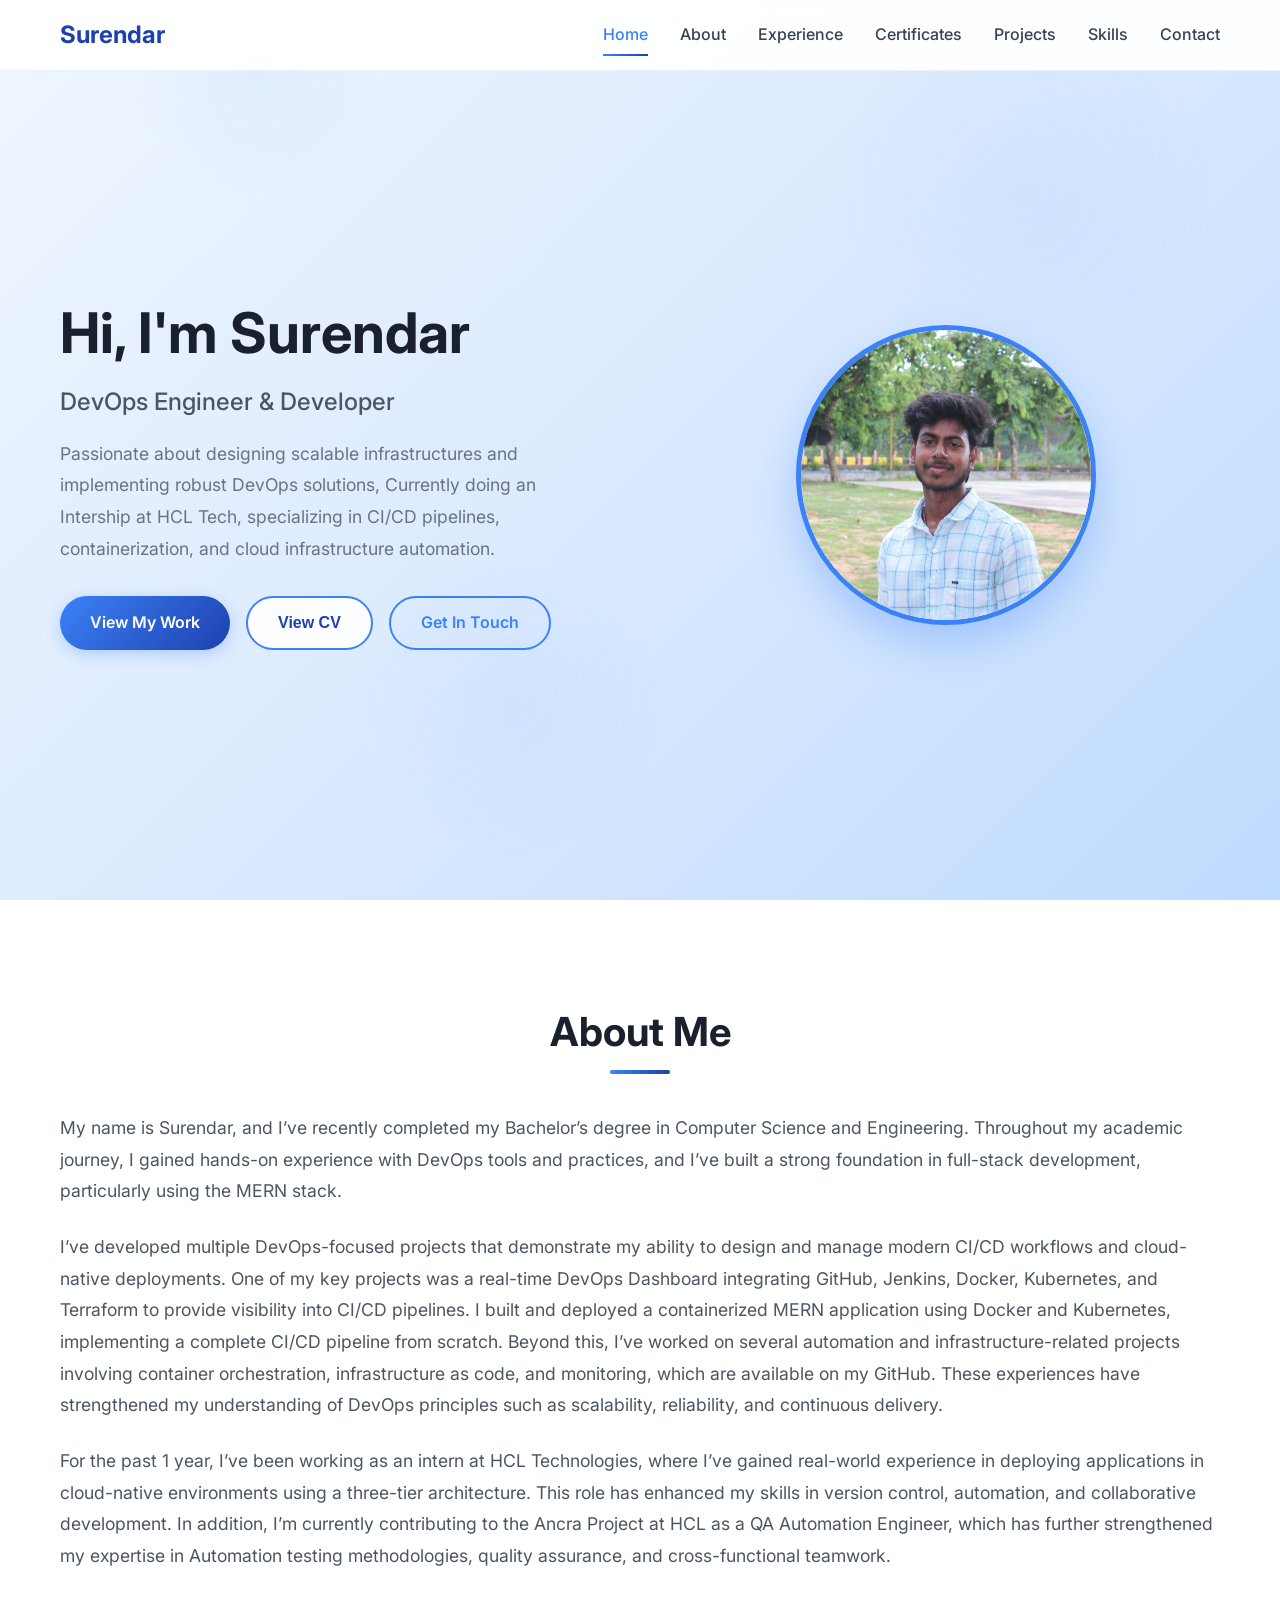
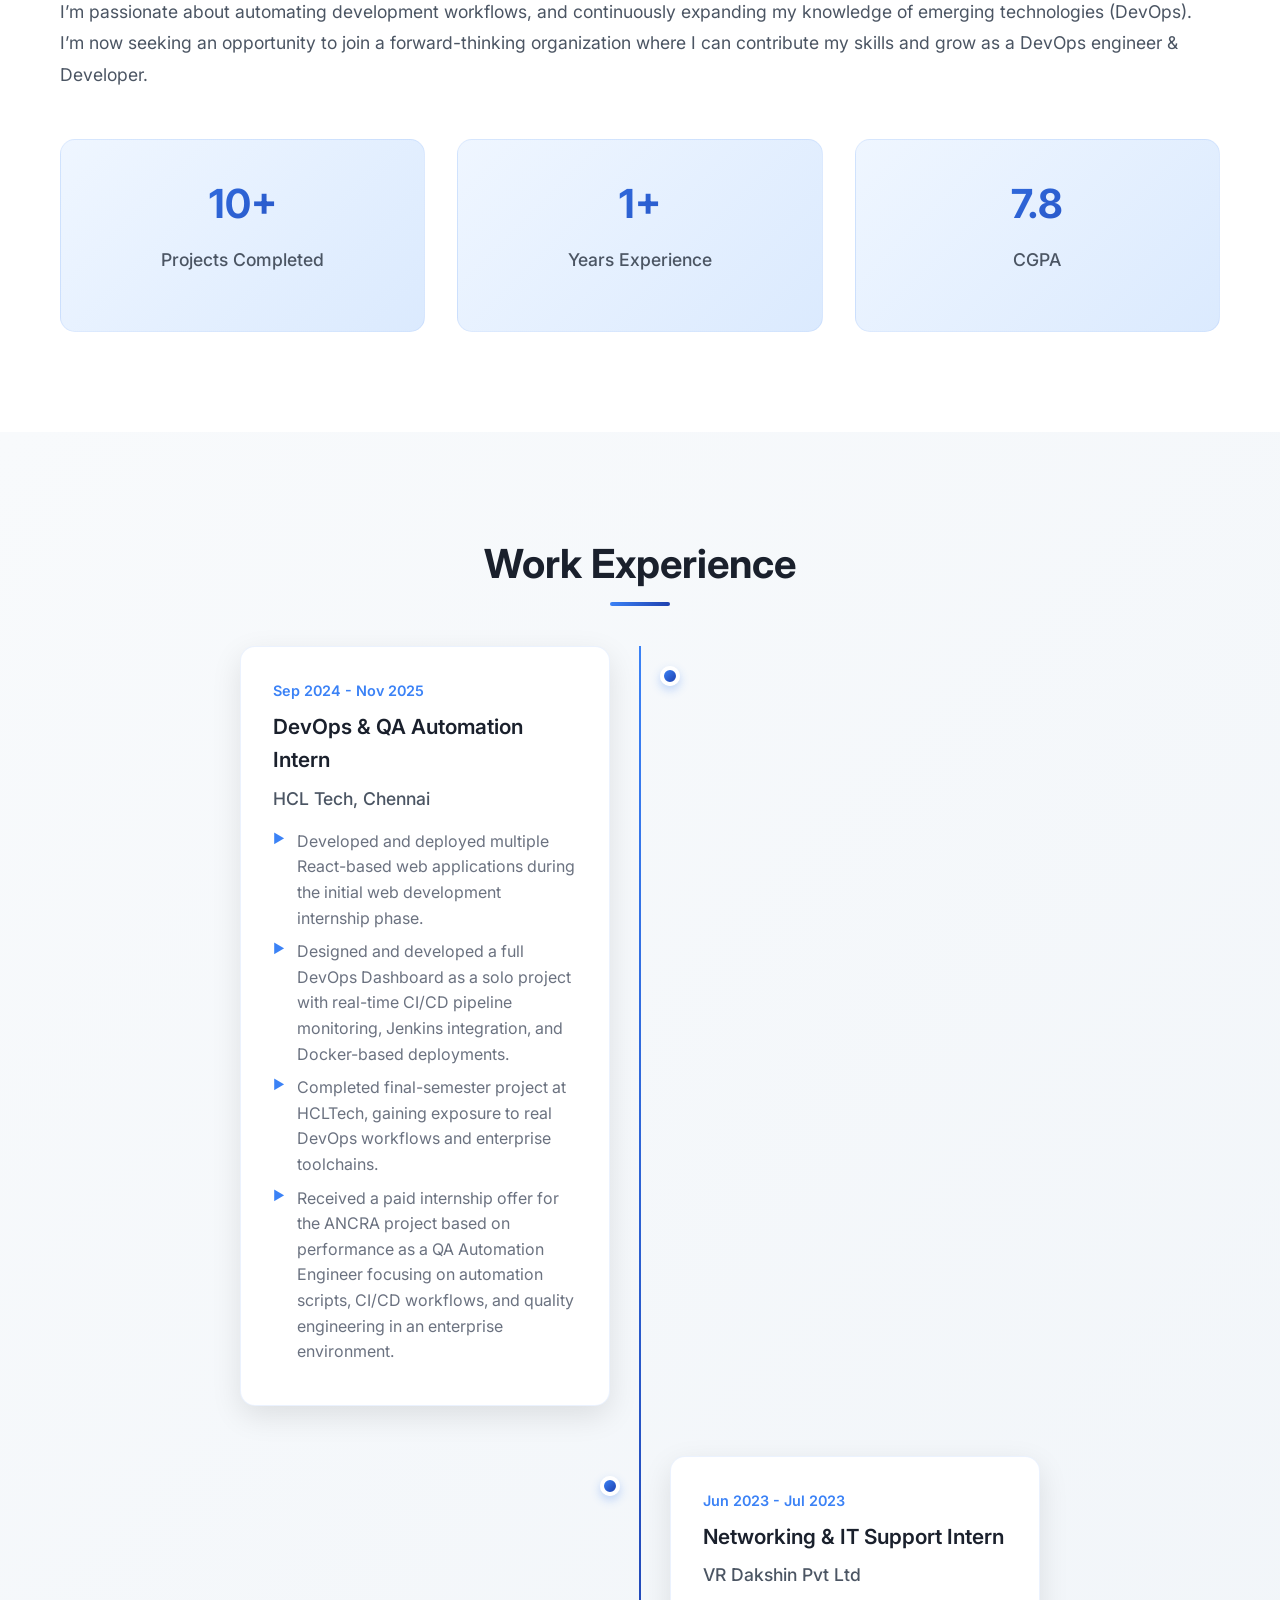
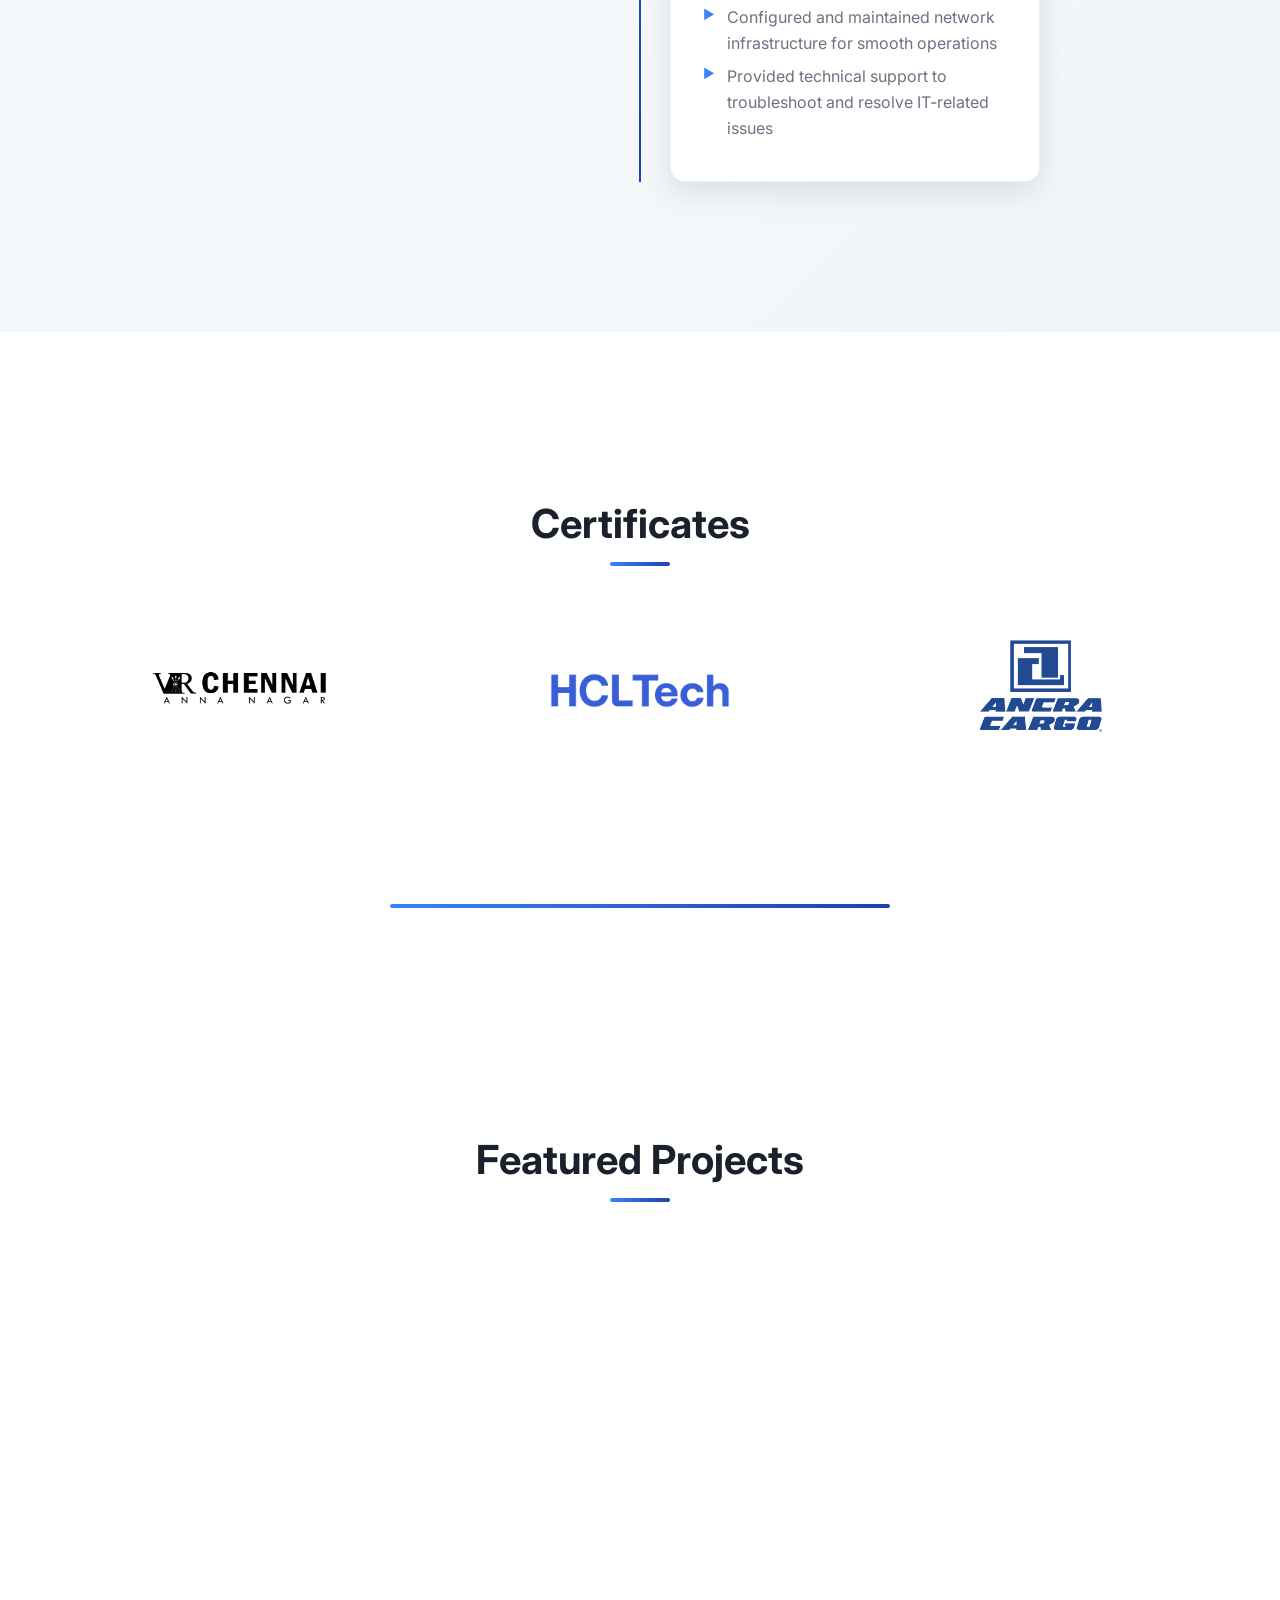
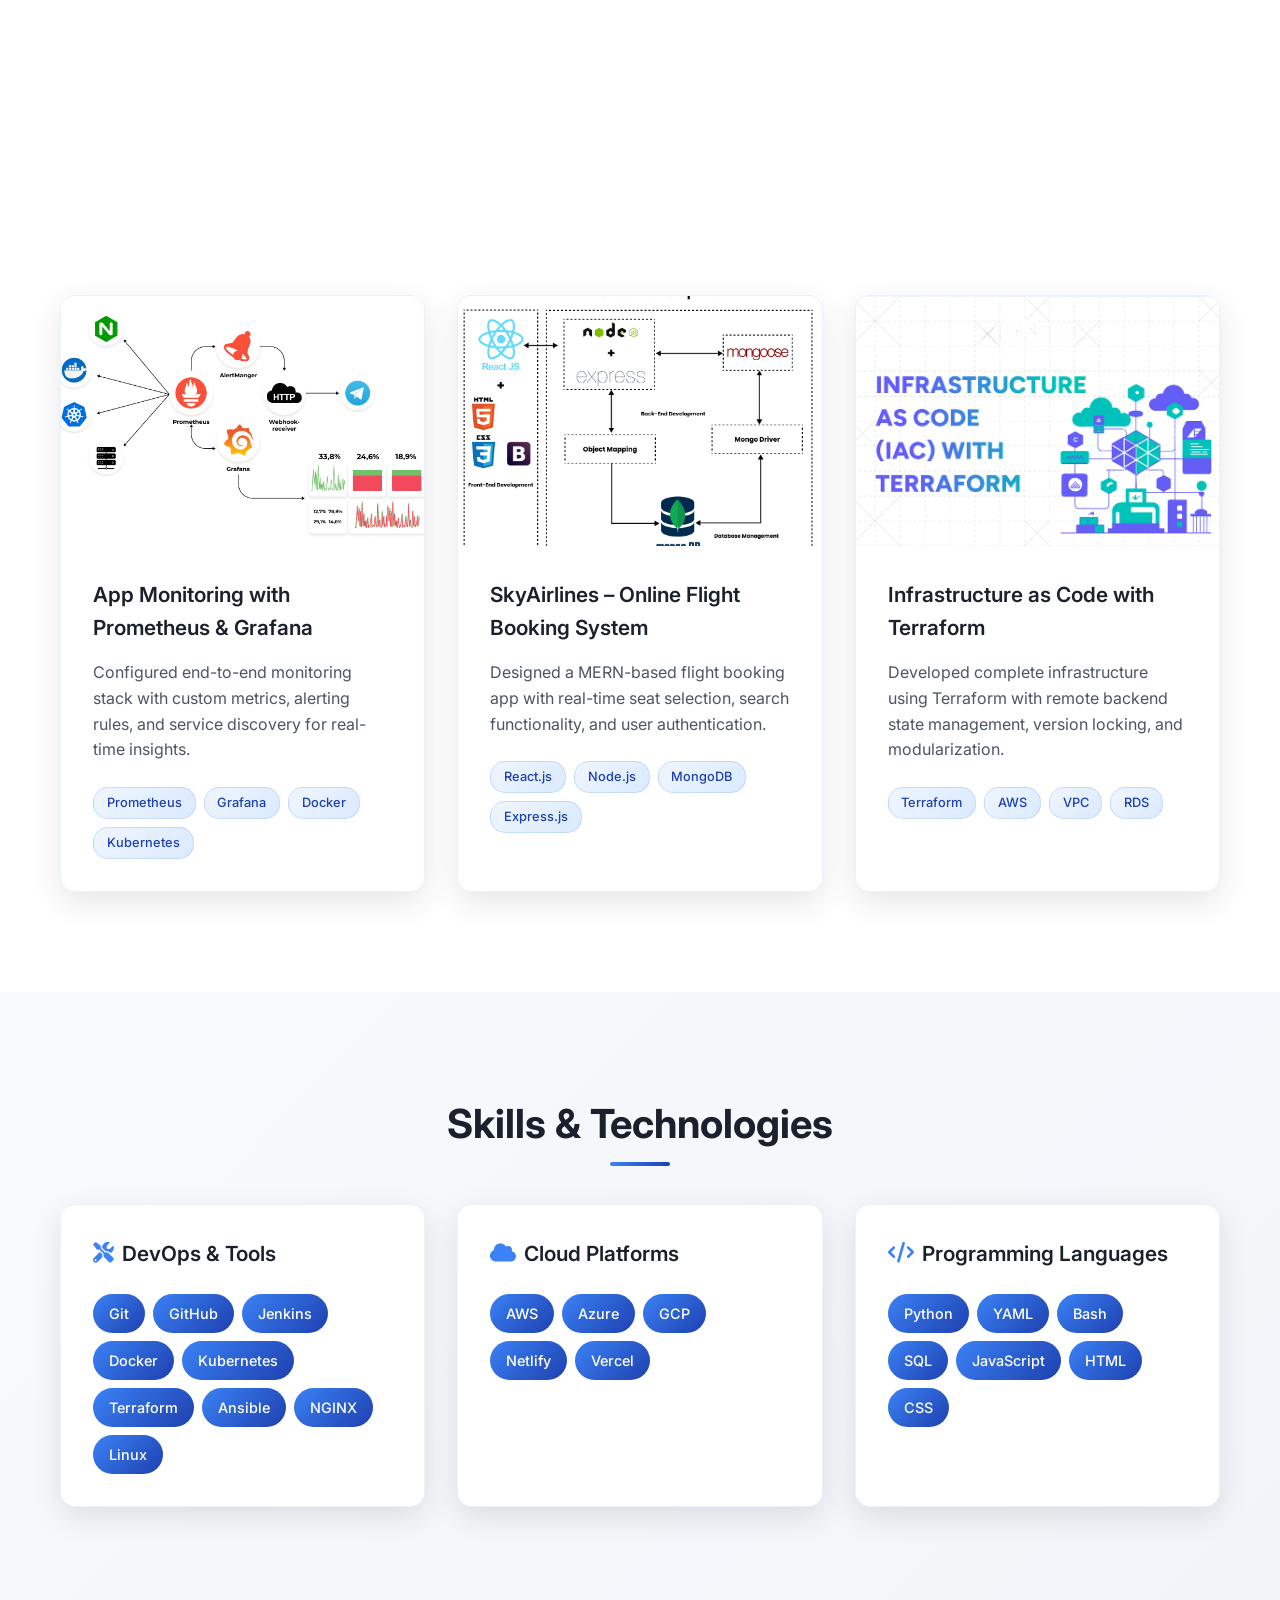
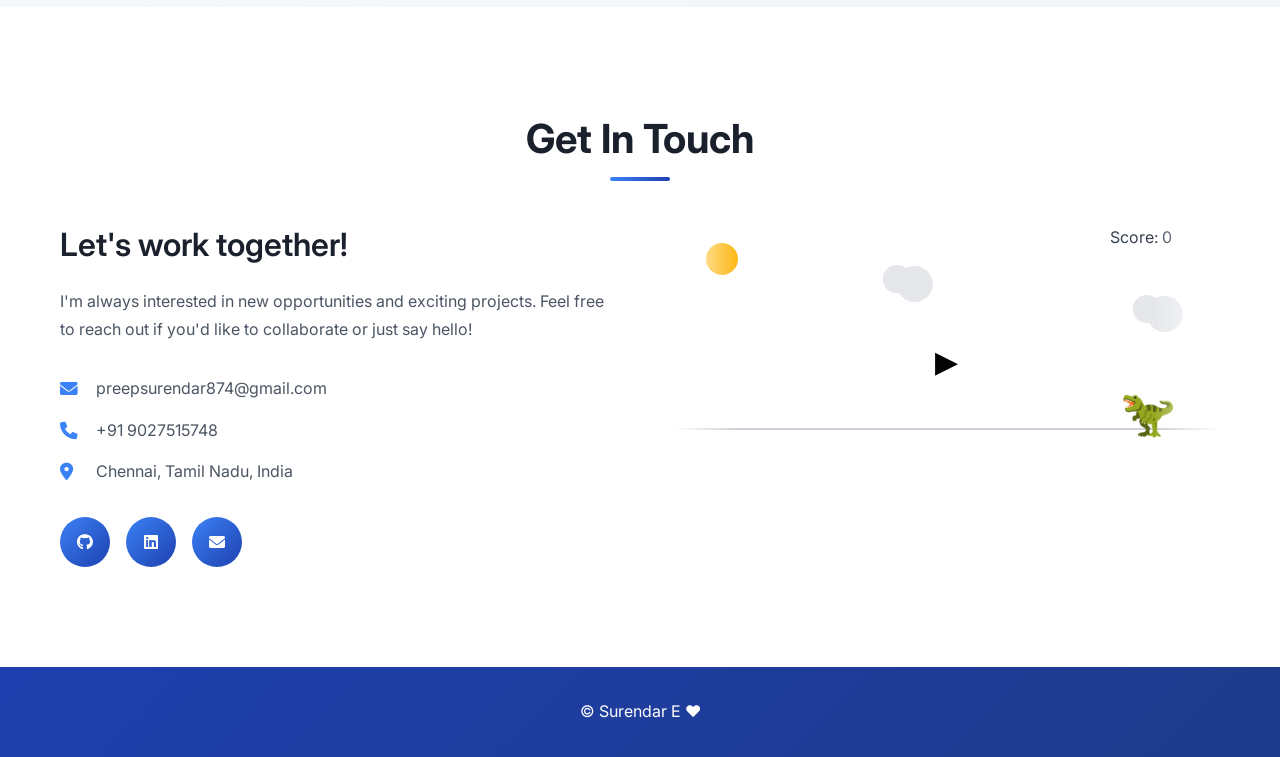
==== index.html @ 65591a28 "Really last change" ====
<!DOCTYPE html>
<html lang="en">
<head>
    <meta charset="UTF-8">
    <meta name="viewport" content="width=device-width, initial-scale=1.0">
    <title>Surendar - DevOpsEngineer & Developer</title>
    <link rel="icon" href="files/surey.jpg">
    <link rel="stylesheet" href="styles.css">
    <link href="https://fonts.googleapis.com/css2?family=Inter:wght@300;400;500;600;700&display=swap" rel="stylesheet">
    <link rel="stylesheet" href="https://cdnjs.cloudflare.com/ajax/libs/font-awesome/6.0.0/css/all.min.css">
</head>
<body>
    <!-- Navigation -->
    <nav class="navbar" id="navbar">
        <div class="nav-container">
            <div class="nav-logo">
                <a href="#home">Surendar</a>
            </div>
            <div class="nav-menu" id="nav-menu">
                <a href="#home" class="nav-link">Home</a>
                <a href="#about" class="nav-link">About</a>
                <a href="#experience" class="nav-link">Experience</a>
                <a href="#certificates" class="nav-link">Certificates</a>
                <a href="#projects" class="nav-link">Projects</a>
                <a href="#skills" class="nav-link">Skills</a>
                <a href="#contact" class="nav-link">Contact</a>
            </div>
            <div class="hamburger" id="hamburger">
                <span></span>
                <span></span>
                <span></span>
            </div>
        </div>
    </nav>

    <!-- Hero Section -->
    <section id="home" class="hero">
        <div class="hero-container">
            <div class="hero-content">
                <h1 class="hero-title">
                    Hi, I'm <span class="highlight">Surendar </span>
                </h1>
                <p class="hero-subtitle">DevOps Engineer & Developer</p>
                <p class="hero-description">
                    Passionate about designing scalable infrastructures and implementing robust DevOps solutions, 
                    Currently doing an Intership at HCL Tech, specializing in CI/CD pipelines, containerization, and cloud infrastructure automation. 
                    
                </p>
                <div class="hero-buttons">
                    <a href="#projects" class="btn btn-primary">View My Work</a>
                    <button id="view-cv-btn" class="btn btn-secondary">View CV</button>
                    <a href="#contact" class="btn btn-outline">Get In Touch</a>
                </div>
            </div>
            <div class="hero-image">
                <div class="profile-card">
                    <div class="profile-img">
                        <img src="files/IMG_20250603_183541.jpg" alt="Surendar E Profile Picture">
                    </div>
                </div>
            </div>
        </div>
    </section>

    <!-- About Section -->
    <section id="about" class="about">
        <div class="container">
            <h2 class="section-title">About Me</h2>
            <div class="about-content">
                <div class="about-text">
                   <p>
                    My name is Surendar, and I’ve recently completed my Bachelor’s degree in Computer Science and Engineering. Throughout my academic journey, I gained hands-on experience with DevOps tools and practices, and I’ve built a strong foundation in full-stack development, particularly using the MERN stack.
                   </p>
                   <p>
                   I’ve developed multiple DevOps-focused projects that demonstrate my ability to design and manage modern CI/CD workflows and cloud-native deployments. One of my key projects was a real-time DevOps Dashboard integrating GitHub, Jenkins, Docker, Kubernetes, and Terraform to provide visibility into CI/CD pipelines. I built and deployed a containerized MERN application using Docker and Kubernetes, implementing a complete CI/CD pipeline from scratch.
                   Beyond this, I’ve worked on several automation and infrastructure-related projects involving container orchestration, infrastructure as code, and monitoring, which are available on my GitHub. These experiences have strengthened my understanding of DevOps principles such as scalability, reliability, and continuous delivery.
                  </p>
                  <p>
                  For the past 1 year, I’ve been working as an intern at HCL Technologies, where I’ve gained real-world experience in deploying applications in cloud-native environments using a three-tier architecture. This role has enhanced my skills in version control, automation, and collaborative development. In addition, I’m currently contributing to the Ancra Project at HCL as a QA Automation Engineer, which has further strengthened my expertise in Automation testing methodologies, quality assurance, and cross-functional teamwork.
                  </p>
                 <p>
                 I’m passionate about automating development workflows, and continuously expanding my knowledge of emerging technologies (DevOps). I’m now seeking an opportunity to join a forward-thinking organization where I can contribute my skills and grow as a DevOps engineer & Developer.
                 </p>

                    <div class="about-stats">
                        <div class="stat">
                            <h3>10+</h3>
                            <p>Projects Completed</p>
                        </div>
                        <div class="stat">
                            <h3>1+</h3>
                            <p>Years Experience</p>
                        </div>
                        <div class="stat">
                            <h3>7.8</h3>
                            <p>CGPA</p>
                        </div>
                    </div>
                </div>
            </div>
        </div>
    </section>

    <!-- Experience Section -->
    <section id="experience" class="experience">
        <div class="container">
            <h2 class="section-title">Work Experience</h2>
            <div class="timeline">
                <div class="timeline-item">
                    <div class="timeline-dot"></div>
                    <div class="timeline-content">
                        <div class="timeline-date">Sep 2024 - Nov 2025</div>
                        <h3>DevOps & QA Automation Intern</h3>
                        <h4>HCL Tech, Chennai</h4>
                        <ul>
                            <li>Developed and deployed multiple React-based web applications during the initial web development internship phase.</li>
                            <li>Designed and developed a full DevOps Dashboard as a solo project with real-time CI/CD pipeline monitoring, Jenkins integration, and Docker-based deployments.</li>
                            <li>Completed final-semester project at HCLTech, gaining exposure to real DevOps workflows and enterprise toolchains.</li>
                            <li>Received a paid internship offer for the ANCRA project based on performance as a QA Automation Engineer focusing on automation scripts, CI/CD workflows, and quality engineering in an enterprise environment.</li>
                        </ul>
                    </div>
                </div>
                <div class="timeline-item">
                    <div class="timeline-dot"></div>
                    <div class="timeline-content">
                        <div class="timeline-date">Jun 2023 - Jul 2023</div>
                        <h3>Networking & IT Support Intern</h3>
                        <h4>VR Dakshin Pvt Ltd</h4>
                        <ul>
                            <li>Configured and maintained network infrastructure for smooth operations</li>
                            <li>Provided technical support to troubleshoot and resolve IT-related issues</li>
                        </ul>
                    </div>
                </div>
            </div>
        </div>
    </section>

    <!-- Certificates -->
    <section id="certificates" class="certificates">
        <div class="container">
            <h2 class="section-title">Certificates</h2>
    
            <div class="certificates-grid">   
             <!-- VR -->
             <div class="certificate-card" onclick="openCertificates('vr')">
               <div class="certificate-logo">
                 <img src="files/vrchennai.jpg" alt="VR Dakshin Logo" class="logo-wide">
               </div>
               <span class="certificate-btn">View Certificate</span>
             </div>             
            <!-- HCL -->
            <div class="certificate-card">
              <div class="certificate-logo">
                <img src="files/HCLTech-Logo.jpg" alt="HCL Logo" class="logo-wide">
              </div>
            
              <div class="certificate-btn-group">
                <button
                  class="certificate-btn"
                  onclick="openHclWeb()"
                  type="button"
                >
                  Web Dev Intern
                </button>
            
                <button
                  class="certificate-btn"
                  onclick="openHclFinalYear()"
                  type="button"
                >
                  Final Year Project
                </button>
              </div>
            </div>         
             <!-- ANCRA -->
             <div class="certificate-card" onclick="openCertificates('ancra')">
               <div class="certificate-logo">
                 <img src="files/Ancra_logo.webp" alt="ANCRA Logo" class="logo-tall">
               </div>
               <span class="certificate-btn">View Certificate</span>
             </div>
            </div>
        </div>
    </section>

    <!-- Projects Section -->
    <section id="projects" class="projects">
        <div class="container">
            <h2 class="section-title">Featured Projects</h2>
            <div class="projects-grid">
                <div class="project-card">
                    <div class="project-image">
                        <img src="files/devops-dashboard.png" alt="DevOps Dashboard">
                        <div class="project-overlay">
                            <div class="project-links">
                                <a href="https://github.com/Mr-Surendar/DevOps-Dashboard.git" class="project-link" target="_blank"><i class="fab fa-github"></i></a>
                                <a href="#" class="project-link"><i class="fas fa-external-link-alt"></i></a>
                            </div>
                        </div>
                    </div>
                    <div class="project-content">
                        <h3>DevOps Dashboard – Real-Time CI/CD Monitor</h3>
                        <p>Built a secure dashboard displaying GitHub and Jenkins build pipelines with Docker and Jenkins for CI/CD and Terraform for infrastructure provisioning.</p>
                        <div class="project-tech">
                            <span>React.js</span>
                            <span>Node.js</span>
                            <span>Docker</span>
                            <span>Jenkins</span>
                            <span>Terraform</span>
                        </div>
                    </div>
                </div>

                <div class="project-card">
                    <div class="project-image">
                        <img src="files/aws-eks.png" alt="AWS EKS Deployment">
                        <div class="project-overlay">
                            <div class="project-links">
                                <a href="https://github.com/Mr-Surendar" class="project-link" target="_blank"><i class="fab fa-github"></i></a>
                                <a href="#" class="project-link"><i class="fas fa-external-link-alt"></i></a>
                            </div>
                        </div>
                    </div>
                    <div class="project-content">
                        <h3>Containerized Application to AWS EKS</h3>
                        <p>Architected a three-tier VPC setup with private/public subnets and integrated AWS ALB Ingress Controller for external access.</p>
                        <div class="project-tech">
                            <span>AWS EKS</span>
                            <span>Docker</span>
                            <span>Kubernetes</span>
                            <span>Terraform</span>
                        </div>
                    </div>
                </div>

                <div class="project-card">
                    <div class="project-image">
                        <img src="files/cicd-pipeline.png" alt="CI/CD Pipeline">
                        <div class="project-overlay">
                            <div class="project-links">
                                <a href="https://github.com/Mr-Surendar/CI-CD-with-Helm-ArgoCD.git" class="project-link" target="_blank"><i class="fab fa-github"></i></a>
                                <a href="#" class="project-link"><i class="fas fa-external-link-alt"></i></a>
                            </div>
                        </div>
                    </div>
                    <div class="project-content">
                        <h3>CI/CD Pipeline with Helm & ArgoCD</h3>
                        <p>Built an end-to-end CI/CD pipeline to automate app build, containerization, and deployment to Kubernetes using GitOps practices.</p>
                        <div class="project-tech">
                            <span>Helm</span>
                            <span>ArgoCD</span>
                            <span>GitLab CI</span>
                            <span>Kubernetes</span>
                        </div>
                    </div>
                </div>

                <div class="project-card">
                    <div class="project-image">
                        <img src="files/monitoring-stack.png" alt="Monitoring Stack">
                        <div class="project-overlay">
                            <div class="project-links">
                                <a href="https://github.com/Mr-Surendar/App-Monitoring-with-Prometheus-Grafana.git" class="project-link" target="_blank"><i class="fab fa-github"></i></a>
                                <a href="#" class="project-link"><i class="fas fa-external-link-alt"></i></a>
                            </div>
                        </div>
                    </div>
                    <div class="project-content">
                        <h3>App Monitoring with Prometheus & Grafana</h3>
                        <p>Configured end-to-end monitoring stack with custom metrics, alerting rules, and service discovery for real-time insights.</p>
                        <div class="project-tech">
                            <span>Prometheus</span>
                            <span>Grafana</span>
                            <span>Docker</span>
                            <span>Kubernetes</span>
                        </div>
                    </div>
                </div>

                <div class="project-card">
                    <div class="project-image">
                        <img src="files/skyairlines.png" alt="SkyAirlines">
                        <div class="project-overlay">
                            <div class="project-links">
                                <a href="https://github.com/Mr-Surendar/Flight-Booking-App.git" class="project-link" target="_blank"><i class="fab fa-github"></i></a>
                                <a href="#" class="project-link"><i class="fas fa-external-link-alt"></i></a>
                            </div>
                        </div>
                    </div>
                    <div class="project-content">
                        <h3>SkyAirlines – Online Flight Booking System</h3>
                        <p>Designed a MERN-based flight booking app with real-time seat selection, search functionality, and user authentication.</p>
                        <div class="project-tech">
                            <span>React.js</span>
                            <span>Node.js</span>
                            <span>MongoDB</span>
                            <span>Express.js</span>
                        </div>
                    </div>
                </div>

                <div class="project-card">
                    <div class="project-image">
                        <img src="files/infrastructure.png" alt="Infrastructure as Code">
                        <div class="project-overlay">
                            <div class="project-links">
                                <a href="https://github.com/Mr-Surendar/Infrastructure-as-Code-with-Terraform.git" class="project-link" target="_blank"><i class="fab fa-github"></i></a>
                                <a href="#" class="project-link"><i class="fas fa-external-link-alt"></i></a>
                            </div>
                        </div>
                    </div>
                    <div class="project-content">
                        <h3>Infrastructure as Code with Terraform</h3>
                        <p>Developed complete infrastructure using Terraform with remote backend state management, version locking, and modularization.</p>
                        <div class="project-tech">
                            <span>Terraform</span>
                            <span>AWS</span>
                            <span>VPC</span>
                            <span>RDS</span>
                        </div>
                    </div>
                </div>
            </div>
        </div>
    </section>

    <!-- Skills Section -->
    <section id="skills" class="skills">
        <div class="container">
            <h2 class="section-title">Skills & Technologies</h2>
            <div class="skills-grid">
                <div class="skill-category">
                    <h3><i class="fas fa-tools"></i> DevOps & Tools</h3>
                    <div class="skill-items">
                        <span class="skill-item">Git</span>
                        <span class="skill-item">GitHub</span>
                        <span class="skill-item">Jenkins</span>
                        <span class="skill-item">Docker</span>
                        <span class="skill-item">Kubernetes</span>
                        <span class="skill-item">Terraform</span>
                        <span class="skill-item">Ansible</span>
                        <span class="skill-item">NGINX</span>
                        <span class="skill-item">Linux</span>
                    </div>
                </div>
                <div class="skill-category">
                    <h3><i class="fas fa-cloud"></i> Cloud Platforms</h3>
                    <div class="skill-items">
                        <span class="skill-item">AWS</span>
                        <span class="skill-item">Azure</span>
                        <span class="skill-item">GCP</span>
                        <span class="skill-item">Netlify</span>
                        <span class="skill-item">Vercel</span>
                    </div>
                </div>
                <div class="skill-category">
                    <h3><i class="fas fa-code"></i> Programming Languages</h3>
                    <div class="skill-items">
                        <span class="skill-item">Python</span>
                        <span class="skill-item">YAML</span>
                        <span class="skill-item">Bash</span>
                        <span class="skill-item">SQL</span>
                        <span class="skill-item">JavaScript</span>
                        <span class="skill-item">HTML</span>
                        <span class="skill-item">CSS</span>
                    </div>
                </div>
            </div>
        </div>
    </section>

    <!-- Contact Section -->
    <section id="contact" class="contact">
        <div class="container">
            <h2 class="section-title">Get In Touch</h2>
            <div class="contact-content">
                <div class="contact-info">
                    <h3>Let's work together!</h3>
                    <p>I'm always interested in new opportunities and exciting projects. Feel free to reach out if you'd like to collaborate or just say hello!</p>
                    <div class="contact-details">
                        <div class="contact-item">
                            <i class="fas fa-envelope"></i>
                            <span>preepsurendar874@gmail.com</span>
                        </div>
                        <div class="contact-item">
                            <i class="fas fa-phone"></i>
                            <span>+91 9027515748</span>
                        </div>
                        <div class="contact-item">
                            <i class="fas fa-map-marker-alt"></i>
                            <span>Chennai, Tamil Nadu, India</span>
                        </div>
                    </div>
                    <div class="social-links">
                        <a href="https://github.com/Mr-Surendar" class="social-link" target="_blank"><i class="fab fa-github"></i></a>
                        <a href="https://www.linkedin.com/in/surendar-e1074" class="social-link" target="_blank"><i class="fab fa-linkedin"></i></a>
                        <a href="mailto:preepsurendar874@gmail.com" class="social-link"><i class="fas fa-envelope"></i></a>
                    </div>
                </div>
                <div class="contact-form dino-wrapper">
                  <canvas id="dinoCanvas"></canvas>
                  <button id="dinoBtn" class="dino-btn">▶</button>
                </div>
            </div>
        </div>
    </section>

    <!-- Footer -->
    <footer class="footer">
        <div class="container">
            <p>&copy; Surendar E ❤︎ </p>
        </div>
    </footer>

    <!-- CV Modal -->
    <div id="cv-modal" class="modal">
        <div class="modal-content">
            <div class="modal-header">
                <h2>Surendar - Resume</h2>
                <div class="modal-actions">
                    <button id="download-cv-btn" class="btn btn-primary">
                        <i class="fas fa-download"></i> Download CV
                    </button>
                    <button id="open-cv-btn" class="btn btn-secondary">
                        <i class="fas fa-external-link-alt"></i> Open in New Tab
                    </button>
                    <span class="close">&times;</span>
                </div>
            </div>
            <div class="modal-body">
                <div class="cv-viewer">
                    <div class="cv-loading" id="cv-loading">
                        <div class="loading-spinner"></div>
                        <p>Loading resume...</p>
                    </div>
                    <iframe id="cv-iframe" width="100%" height="600px" frameborder="0" style="display: none;">
                    </iframe>
                    <div class="cv-fallback" id="cv-fallback" style="display: none;">
                        <div class="fallback-message">
                            <i class="fas fa-file-pdf" style="font-size: 3rem; color: #3b82f6; margin-bottom: 1rem;"></i>
                            <h3>Resume Preview</h3>
                            <p>Your browser doesn't support PDF viewing. Use the buttons above to download or open in a new tab.</p>
                            <div class="fallback-buttons">
                                <button id="retry-cv-btn" class="btn btn-outline">
                                    <i class="fas fa-redo"></i> Try Again
                                </button>
                            </div>
                        </div>
                    </div>
                    <div class="cv-embed-fallback" id="cv-embed-fallback" style="display: none;">
                        <embed id="cv-embed" src="/placeholder.svg" type="application/pdf" width="100%" height="600px">
                    </div>
                </div>
            </div>
        </div>
    </div>

    <script src="script.js"></script>
</body>
</html>
---- styles.css ----
/* Reset and Base Styles */
* {
  margin: 0;
  padding: 0;
  box-sizing: border-box;
}

html {
  scroll-behavior: smooth;
}

body {
  font-family: "Inter", sans-serif;
  line-height: 1.6;
  color: #1a202c;
  background-color: #ffffff;
  overflow-x: hidden;
}

.container {
  max-width: 1200px;
  margin: 0 auto;
  padding: 0 20px;
}

/* Navigation */
.navbar {
  position: fixed;
  top: 0;
  width: 100%;
  background: rgba(255, 255, 255, 0.95);
  backdrop-filter: blur(10px);
  z-index: 1000;
  transition: all 0.3s ease;
  border-bottom: 1px solid rgba(59, 130, 246, 0.1);
}

.navbar.scrolled {
  box-shadow: 0 4px 20px rgba(59, 130, 246, 0.1);
  background: rgba(255, 255, 255, 0.98);
}

.nav-container {
  max-width: 1200px;
  margin: 0 auto;
  padding: 0 20px;
  display: flex;
  justify-content: space-between;
  align-items: center;
  height: 70px;
}

.nav-logo a {
  font-size: 1.5rem;
  font-weight: 700;
  color: #1e40af;
  text-decoration: none;
  transition: color 0.3s ease;
}

.nav-logo a:hover {
  color: #3b82f6;
}

.nav-menu {
  display: flex;
  gap: 2rem;
}

.nav-link {
  color: #374151;
  text-decoration: none;
  font-weight: 500;
  transition: all 0.3s ease;
  position: relative;
  padding: 0.5rem 0;
}

.nav-link:hover {
  color: #3b82f6;
}

.nav-link::after {
  content: "";
  position: absolute;
  width: 0;
  height: 2px;
  bottom: 0;
  left: 0;
  background: linear-gradient(90deg, #3b82f6, #1e40af);
  transition: width 0.3s ease;
}

.nav-link:hover::after,
.nav-link.active::after {
  width: 100%;
}

.hamburger {
  display: none;
  flex-direction: column;
  cursor: pointer;
  padding: 5px;
}

.hamburger span {
  width: 25px;
  height: 3px;
  background: #1e40af;
  margin: 3px 0;
  transition: 0.3s;
  border-radius: 2px;
}

.hamburger.active span:nth-child(1) {
  transform: rotate(-45deg) translate(-5px, 6px);
}

.hamburger.active span:nth-child(2) {
  opacity: 0;
}

.hamburger.active span:nth-child(3) {
  transform: rotate(45deg) translate(-5px, -6px);
}

/* Hero Section */
.hero {
  min-height: 100vh;
  display: flex;
  align-items: center;
  padding: 100px 0 50px;
  background: linear-gradient(135deg, #eff6ff 0%, #dbeafe 50%, #bfdbfe 100%);
  position: relative;
  overflow: hidden;
}

.hero::before {
  content: "";
  position: absolute;
  top: 0;
  left: 0;
  right: 0;
  bottom: 0;
  background: url('data:image/svg+xml,<svg xmlns="http://www.w3.org/2000/svg" viewBox="0 0 1000 1000"><defs><radialGradient id="a" cx="50%" cy="50%"><stop offset="0%" stop-color="%233b82f6" stop-opacity="0.1"/><stop offset="100%" stop-color="%233b82f6" stop-opacity="0"/></radialGradient></defs><circle cx="200" cy="200" r="100" fill="url(%23a)"/><circle cx="800" cy="300" r="150" fill="url(%23a)"/><circle cx="400" cy="700" r="120" fill="url(%23a)"/></svg>')
    no-repeat center center;
  background-size: cover;
  opacity: 0.5;
  z-index: 0;
}

.hero-container {
  max-width: 1200px;
  margin: 0 auto;
  padding: 0 20px;
  display: grid;
  grid-template-columns: 1fr 1fr;
  gap: 4rem;
  align-items: center;
  position: relative;
  z-index: 1;
}

.hero-content {
  animation: fadeInUp 1s ease-out;
}

.hero-title {
  font-size: 3.5rem;
  font-weight: 700;
  margin-bottom: 1rem;
  color: #1a202c;
  line-height: 1.2;
}

.highlight {
  background: linear-gradient(135deg, #3b82f6, #1e40af);
  -webkit-background-clip: text;
  -webkit-text-fill-color: transparent;
  background-clip: text;
}

.hero-subtitle {
  font-size: 1.5rem;
  color: #4b5563;
  margin-bottom: 1rem;
  font-weight: 500;
}

.hero-description {
  font-size: 1.1rem;
  color: #6b7280;
  margin-bottom: 2rem;
  line-height: 1.8;
}

.hero-buttons {
  display: flex;
  gap: 1rem;
  flex-wrap: wrap;
}

.btn {
  padding: 12px 30px;
  border-radius: 50px;
  text-decoration: none;
  font-weight: 600;
  transition: all 0.3s ease;
  display: inline-flex;
  align-items: center;
  gap: 0.5rem;
  border: none;
  cursor: pointer;
  font-size: 1rem;
  position: relative;
  overflow: hidden;
}

.btn::before {
  content: "";
  position: absolute;
  top: 0;
  left: -100%;
  width: 100%;
  height: 100%;
  background: linear-gradient(90deg, transparent, rgba(255, 255, 255, 0.2), transparent);
  transition: left 0.5s;
}

.btn:hover::before {
  left: 100%;
}

.btn-primary {
  background: linear-gradient(135deg, #3b82f6, #1e40af);
  color: white;
  box-shadow: 0 4px 15px rgba(59, 130, 246, 0.3);
}

.btn-primary:hover {
  transform: translateY(-2px);
  box-shadow: 0 8px 25px rgba(59, 130, 246, 0.4);
}

.btn-secondary {
  background: rgba(255, 255, 255, 0.9);
  color: #1e40af;
  border: 2px solid #3b82f6;
  backdrop-filter: blur(10px);
}

.btn-secondary:hover {
  background: #3b82f6;
  color: white;
  transform: translateY(-2px);
}

.btn-outline {
  background: transparent;
  color: #3b82f6;
  border: 2px solid #3b82f6;
}

.btn-outline:hover {
  background: #3b82f6;
  color: white;
  transform: translateY(-2px);
}

.hero-image {
  display: flex;
  justify-content: center;
  animation: fadeInRight 1s ease-out;
}

.profile-card {
  position: relative;
}

.profile-img {
  width: 300px;
  height: 300px;
  border-radius: 50%;
  overflow: hidden;
  border: 5px solid #3b82f6;
  box-shadow: 0 20px 40px rgba(59, 130, 246, 0.3);
  position: relative;
  animation: float 6s ease-in-out infinite;
}

.profile-img::before {
  content: "";
  position: absolute;
  top: -50%;
  left: -50%;
  width: 200%;
  height: 200%;
  background: linear-gradient(45deg, transparent, rgba(59, 130, 246, 0.1), transparent);
  animation: rotate 4s linear infinite;
  z-index: -1;
}

.profile-img img {
  width: 100%;
  height: 100%;
  object-fit: cover;
}

/* Section Styles */
section {
  position: relative;
  z-index: 1;
}

.section-title {
  text-align: center;
  font-size: 2.5rem;
  font-weight: 700;
  margin-bottom: 3rem;
  color: #1a202c;
  position: relative;
}

.section-title::after {
  content: "";
  position: absolute;
  width: 60px;
  height: 4px;
  background: linear-gradient(90deg, #3b82f6, #1e40af);
  bottom: -10px;
  left: 50%;
  transform: translateX(-50%);
  border-radius: 2px;
}

/* About Section */
.about {
  padding: 100px 0;
  background: #ffffff;
}

.about-text p {
  font-size: 1.1rem;
  color: #4b5563;
  margin-bottom: 1.5rem;
  line-height: 1.8;
}

.about-stats {
  display: grid;
  grid-template-columns: repeat(3, 1fr);
  gap: 2rem;
  margin-top: 3rem;
}

.stat {
  text-align: center;
  padding: 2rem;
  background: linear-gradient(135deg, #eff6ff, #dbeafe);
  border-radius: 15px;
  border: 1px solid rgba(59, 130, 246, 0.1);
  transition: transform 0.3s ease;
}

.stat:hover {
  transform: translateY(-5px);
}

.stat h3 {
  font-size: 2.5rem;
  font-weight: 700;
  background: linear-gradient(135deg, #3b82f6, #1e40af);
  -webkit-background-clip: text;
  -webkit-text-fill-color: transparent;
  background-clip: text;
  margin-bottom: 0.5rem;
}

.stat p {
  color: #4b5563;
  font-weight: 500;
}

/* Experience Section */
.experience {
  padding: 100px 0;
  background: linear-gradient(135deg, #f8fafc, #f1f5f9);
}

.timeline {
  max-width: 800px;
  margin: 0 auto;
  position: relative;
}

.timeline::before {
  content: "";
  position: absolute;
  left: 50%;
  top: 0;
  bottom: 0;
  width: 2px;
  background: linear-gradient(180deg, #3b82f6, #1e40af);
  transform: translateX(-50%);
}

.timeline-item {
  display: flex;
  justify-content: flex-end;
  padding-right: 30px;
  position: relative;
  margin: 50px 0;
  width: 50%;
}

.timeline-item:nth-child(even) {
  align-self: flex-end;
  justify-content: flex-start;
  padding-left: 30px;
  padding-right: 0;
  margin-left: 50%;
}

.timeline-dot {
  height: 20px;
  width: 20px;
  background: linear-gradient(135deg, #3b82f6, #1e40af);
  border-radius: 50%;
  position: absolute;
  top: 20px;
  right: -40px;
  border: 4px solid white;
  box-shadow: 0 4px 10px rgba(59, 130, 246, 0.3);
}

.timeline-item:nth-child(even) .timeline-dot {
  left: -40px;
  right: auto;
}

.timeline-content {
  background: white;
  padding: 2rem;
  border-radius: 15px;
  box-shadow: 0 10px 30px rgba(0, 0, 0, 0.1);
  border: 1px solid rgba(59, 130, 246, 0.1);
  transition: transform 0.3s ease;
}

.timeline-content:hover {
  transform: translateY(-5px);
}

.timeline-date {
  color: #3b82f6;
  font-weight: 600;
  font-size: 0.9rem;
  margin-bottom: 0.5rem;
}

.timeline-content h3 {
  color: #1a202c;
  font-size: 1.3rem;
  font-weight: 600;
  margin-bottom: 0.5rem;
}

.timeline-content h4 {
  color: #4b5563;
  font-size: 1.1rem;
  font-weight: 500;
  margin-bottom: 1rem;
}

.timeline-content ul {
  list-style: none;
  padding: 0;
}

.timeline-content li {
  color: #6b7280;
  margin-bottom: 0.5rem;
  padding-left: 1.5rem;
  position: relative;
}

.timeline-content li::before {
  content: "▶";
  color: #3b82f6;
  position: absolute;
  left: 0;
  font-size: 0.8rem;
}

/* Certificates */

.certificates {
  padding: 120px 0px;
  margin-top: 40px;
  background: #ffffff;
}

.certificates-grid {
  display: grid;
  grid-template-columns: repeat(auto-fit, minmax(240px, 1fr));
  gap: 2.5rem;
}

/* Compact card */
.certificate-card {
  display: flex;
  flex-direction: column; 
  align-items: center;
  justify-content: center;
  gap: 1.2rem;             
  padding: 1.6rem 1.4rem;  
  border-radius: 14px;
  background: transparent;
  border: 1px solid transparent;
  transition: all 0.3s ease;
  cursor: pointer;
}

/* Logo base */
.certificate-card img {
  height: auto;
  transition: transform 0.3s ease;
}

/* Logo size normalization */
.logo-wide {
  max-width: 180px;
}

.logo-tall {
  max-width: 130px;
}

.certificate-logo {
  height: 110px;     
  display: flex;
  align-items: center;
  justify-content: center;
}

/* Hover card */
.certificate-card:hover {
  background: #ffffff;
  border: 1px solid rgba(59, 130, 246, 0.15);
  box-shadow: 0 8px 24px rgba(0, 0, 0, 0.1);
  transform: translateY(-5px);
}

/* Button – hidden by default */
.certificate-btn {
  opacity: 0;
  transform: translateY(6px);
  transition: all 0.25s ease;
  background: linear-gradient(135deg, #3b82f6, #1e40af);
  color: white;
  padding: 8px 18px; 
  border-radius: 30px;
  font-weight: 600;
  font-size: 0.85rem;
  box-shadow: 0 4px 14px rgba(59, 130, 246, 0.35);
  pointer-events: none;  
}

/* Show button on hover */
.certificate-card:hover .certificate-btn {
  opacity: 1;
  transform: translateY(0);
}

/* Blue divider after Certificates section */
.certificates::after {
  content: "";
  display: block;
  width: 500px;  
  height: 4px;
  margin: 80px auto 0; 
  background: linear-gradient(90deg, #3b82f6, #1e40af);
  border-radius: 2px;
}

/* HCL – two buttons on hover */
.certificate-btn {
  pointer-events: auto;
  cursor: pointer;
  border: none;
  background: linear-gradient(135deg, #3b82f6, #1e40af);
  color: white;
  padding: 8px 18px;
  border-radius: 30px;
  font-weight: 600;
  font-size: 0.85rem;
}


.certificate-btn-group {
  display: flex;
  gap: 1.5rem;
}




/* Show both buttons on hover */
.certificate-card:hover .certificate-btn-group {
  opacity: 1;
  transform: translateY(0);
  text-decoration: none;
  display: flex;
  gap: 1.2rem; 
}

/* Slightly smaller buttons so two fit nicely */
.certificate-btn-group .certificate-btn {
  font-size: 0.75rem;
  padding: 7px 14px;
  white-space: nowrap;
}


/* Projects Section */
.projects {
  padding: 100px 0;
  background: #ffffff;
}

.projects-grid {
  display: grid;
  grid-template-columns: repeat(auto-fit, minmax(350px, 1fr));
  gap: 2rem;
}

.project-card {
  background: white;
  border-radius: 15px;
  overflow: hidden;
  box-shadow: 0 10px 30px rgba(0, 0, 0, 0.1);
  border: 1px solid rgba(59, 130, 246, 0.1);
  transition: all 0.3s ease;
  position: relative;
}

.project-card:hover {
  transform: translateY(-10px);
  box-shadow: 0 20px 40px rgba(59, 130, 246, 0.2);
}

.project-image {
  position: relative;
  overflow: hidden;
  height: 250px;
}

.project-image img {
  width: 100%;
  height: 100%;
  object-fit: cover;
  transition: transform 0.3s ease;
}

.project-overlay {
  position: absolute;
  top: 0;
  left: 0;
  right: 0;
  bottom: 0;
  background: linear-gradient(135deg, rgba(59, 130, 246, 0.95), rgba(30, 64, 175, 0.95));
  display: flex;
  align-items: center;
  justify-content: center;
  opacity: 0;
  visibility: hidden;
  transition: all 0.3s ease;
  z-index: 10;
}

.project-card:hover .project-overlay {
  opacity: 1;
  visibility: visible;
}

.project-card:hover .project-image img {
  transform: scale(1.1);
}

.project-links {
  display: flex;
  gap: 1.5rem;
  z-index: 20;
  position: relative;
}

.project-link {
  width: 60px;
  height: 60px;
  background: rgba(255, 255, 255, 0.95);
  color: #3b82f6;
  display: flex;
  align-items: center;
  justify-content: center;
  border-radius: 50%;
  text-decoration: none;
  transition: all 0.3s ease;
  font-size: 1.2rem;
  box-shadow: 0 4px 15px rgba(0, 0, 0, 0.2);
  backdrop-filter: blur(10px);
  border: 2px solid rgba(255, 255, 255, 0.3);
}

.project-link:hover {
  transform: scale(1.15) translateY(-2px);
  background: #3b82f6;
  color: white;
  box-shadow: 0 8px 25px rgba(59, 130, 246, 0.4);
}

.project-link i {
  font-size: 1.2rem;
  transition: transform 0.3s ease;
}

.project-link:hover i {
  transform: scale(1.1);
}

/* Ensure project links are always accessible */
.project-overlay * {
  pointer-events: auto;
}

.project-link {
  pointer-events: auto !important;
  cursor: pointer !important;
}

/* Add hover effect for better visibility */
.project-card:hover .project-links {
  animation: fadeInScale 0.4s ease-out;
}

@keyframes fadeInScale {
  0% {
    opacity: 0;
    transform: scale(0.8);
  }
  100% {
    opacity: 1;
    transform: scale(1);
  }
}

/* Add pulse animation to draw attention */
.project-link {
  animation: pulse 2s infinite;
}

@keyframes pulse {
  0% {
    box-shadow: 0 4px 15px rgba(0, 0, 0, 0.2);
  }
  50% {
    box-shadow: 0 4px 20px rgba(59, 130, 246, 0.3);
  }
  100% {
    box-shadow: 0 4px 15px rgba(0, 0, 0, 0.2);
  }
}

.project-card:hover .project-link {
  animation: none;
}

.project-content {
  padding: 2rem;
}

.project-content h3 {
  font-size: 1.3rem;
  font-weight: 600;
  margin-bottom: 1rem;
  color: #1a202c;
}

.project-content p {
  color: #4b5563;
  margin-bottom: 1.5rem;
  line-height: 1.6;
}

.project-tech {
  display: flex;
  flex-wrap: wrap;
  gap: 0.5rem;
}

.project-tech span {
  background: linear-gradient(135deg, #eff6ff, #dbeafe);
  color: #1e40af;
  padding: 0.3rem 0.8rem;
  border-radius: 15px;
  font-size: 0.8rem;
  font-weight: 500;
  border: 1px solid rgba(59, 130, 246, 0.2);
}

/* Skills Section */
.skills {
  padding: 100px 0;
  background: linear-gradient(135deg, #f8fafc, #f1f5f9);
}

.skills-grid {
  display: grid;
  grid-template-columns: repeat(auto-fit, minmax(300px, 1fr));
  gap: 2rem;
}

.skill-category {
  background: white;
  padding: 2rem;
  border-radius: 15px;
  box-shadow: 0 10px 30px rgba(0, 0, 0, 0.1);
  border: 1px solid rgba(59, 130, 246, 0.1);
  transition: transform 0.3s ease;
}

.skill-category:hover {
  transform: translateY(-5px);
}

.skill-category h3 {
  font-size: 1.3rem;
  font-weight: 600;
  margin-bottom: 1.5rem;
  color: #1a202c;
  display: flex;
  align-items: center;
  gap: 0.5rem;
}

.skill-category h3 i {
  color: #3b82f6;
}

.skill-items {
  display: flex;
  flex-wrap: wrap;
  gap: 0.5rem;
}

.skill-item {
  background: linear-gradient(135deg, #3b82f6, #1e40af);
  color: white;
  padding: 0.5rem 1rem;
  border-radius: 25px;
  font-size: 0.9rem;
  font-weight: 500;
  transition: all 0.3s ease;
  cursor: default;
}

.skill-item:hover {
  transform: translateY(-2px);
  box-shadow: 0 4px 15px rgba(59, 130, 246, 0.3);
}

/* Contact Section */
.contact {
  padding: 100px 0;
  background: #ffffff;
}

.contact-content {
  display: grid;
  grid-template-columns: 1fr 1fr;
  gap: 4rem;
  align-items: start;
}

.contact-info h3 {
  font-size: 2rem;
  font-weight: 600;
  margin-bottom: 1rem;
  color: #1a202c;
}

.contact-info p {
  color: #4b5563;
  margin-bottom: 2rem;
  line-height: 1.8;
}

.contact-details {
  margin-bottom: 2rem;
}

.contact-item {
  display: flex;
  align-items: center;
  gap: 1rem;
  margin-bottom: 1rem;
  color: #4b5563;
  transition: color 0.3s ease;
}

.contact-item:hover {
  color: #3b82f6;
}

.contact-item i {
  width: 20px;
  color: #3b82f6;
  font-size: 1.1rem;
}

.social-links {
  display: flex;
  gap: 1rem;
}

.social-link {
  width: 50px;
  height: 50px;
  background: linear-gradient(135deg, #3b82f6, #1e40af);
  color: white;
  display: flex;
  align-items: center;
  justify-content: center;
  border-radius: 50%;
  text-decoration: none;
  transition: all 0.3s ease;
}

.social-link:hover {
  transform: translateY(-3px);
  box-shadow: 0 8px 25px rgba(59, 130, 246, 0.4);
}

.contact-form {
  background: linear-gradient(135deg, #eff6ff, #dbeafe);
  padding: 2rem;
  border-radius: 15px;
  border: 1px solid rgba(59, 130, 246, 0.1);
}

.form-group {
  margin-bottom: 1.5rem;
}

.form-group input,
.form-group textarea {
  width: 100%;
  padding: 1rem;
  border: 2px solid rgba(59, 130, 246, 0.2);
  border-radius: 10px;
  font-size: 1rem;
  transition: all 0.3s ease;
  font-family: inherit;
  background: white;
}

.form-group input:focus,
.form-group textarea:focus {
  outline: none;
  border-color: #3b82f6;
  box-shadow: 0 0 0 3px rgba(59, 130, 246, 0.1);
}

.form-group textarea {
  resize: vertical;
  min-height: 120px;
}

/* Footer */
.footer {
  background: linear-gradient(135deg, #1e40af, #1e3a8a);
  color: white;
  text-align: center;
  padding: 2rem 0;
}

/* CV Modal */
.modal {
  display: none;
  position: fixed;
  z-index: 2000;
  left: 0;
  top: 0;
  width: 100%;
  height: 100%;
  background-color: rgba(0, 0, 0, 0.5);
  backdrop-filter: blur(5px);
}

.modal-content {
  background-color: white;
  margin: 2% auto;
  padding: 0;
  border-radius: 15px;
  width: 90%;
  max-width: 800px;
  max-height: 90vh;
  overflow: hidden;
  box-shadow: 0 20px 60px rgba(0, 0, 0, 0.3);
}

.modal-header {
  background: linear-gradient(135deg, #3b82f6, #1e40af);
  color: white;
  padding: 1.5rem 2rem;
  display: flex;
  justify-content: space-between;
  align-items: center;
}

.modal-header h2 {
  margin: 0;
  font-size: 1.5rem;
}

.modal-actions {
  display: flex;
  align-items: center;
  gap: 1rem;
}

.close {
  color: white;
  font-size: 2rem;
  font-weight: bold;
  cursor: pointer;
  transition: opacity 0.3s ease;
}

.close:hover {
  opacity: 0.7;
}

.modal-body {
  padding: 2rem;
  max-height: calc(90vh - 100px);
  overflow-y: auto;
}

.cv-content {
  font-family: "Inter", sans-serif;
  line-height: 1.6;
  color: #1a202c;
}

.cv-header {
  text-align: center;
  margin-bottom: 2rem;
  padding-bottom: 1rem;
  border-bottom: 2px solid #3b82f6;
}

.cv-header h1 {
  font-size: 2.5rem;
  font-weight: 700;
  color: #1e40af;
  margin-bottom: 0.5rem;
}

.cv-contact p {
  color: #4b5563;
  margin: 0.25rem 0;
}

.cv-section {
  margin-bottom: 2rem;
}

.cv-section h2 {
  font-size: 1.5rem;
  font-weight: 600;
  color: #1e40af;
  margin-bottom: 1rem;
  padding-bottom: 0.5rem;
  border-bottom: 1px solid #e5e7eb;
}

.cv-item {
  margin-bottom: 1.5rem;
}

.cv-item-header {
  display: flex;
  justify-content: space-between;
  align-items: flex-start;
  margin-bottom: 0.5rem;
  flex-wrap: wrap;
  gap: 0.5rem;
}

.cv-item-header h3 {
  font-size: 1.1rem;
  font-weight: 600;
  color: #1a202c;
  margin: 0;
}

.cv-item-header span {
  color: #3b82f6;
  font-weight: 500;
  font-size: 0.9rem;
}

.cv-item ul {
  list-style: none;
  padding: 0;
  margin: 0.5rem 0;
}

.cv-item li {
  color: #4b5563;
  margin-bottom: 0.25rem;
  padding-left: 1rem;
  position: relative;
}

.cv-item li::before {
  content: "•";
  color: #3b82f6;
  position: absolute;
  left: 0;
}

.cv-skills {
  display: flex;
  flex-direction: column;
  gap: 0.75rem;
}

.cv-skill-category {
  color: #4b5563;
  line-height: 1.6;
}

.cv-skill-category strong {
  color: #1a202c;
}

/* Animations */
@keyframes fadeInUp {
  from {
    opacity: 0;
    transform: translateY(30px);
  }
  to {
    opacity: 1;
    transform: translateY(0);
  }
}

@keyframes fadeInRight {
  from {
    opacity: 0;
    transform: translateX(30px);
  }
  to {
    opacity: 1;
    transform: translateX(0);
  }
}

@keyframes float {
  0%,
  100% {
    transform: translateY(0px);
  }
  50% {
    transform: translateY(-20px);
  }
}

@keyframes rotate {
  0% {
    transform: rotate(0deg);
  }
  100% {
    transform: rotate(360deg);
  }
}

.animate-on-scroll {
  opacity: 0;
  transform: translateY(30px);
  transition: all 0.6s ease-out;
}

.animate-on-scroll.animated {
  opacity: 1;
  transform: translateY(0);
}

/* Responsive Design */
@media (max-width: 768px) {
  .hamburger {
    display: flex;
  }

  .nav-menu {
    position: fixed;
    left: -100%;
    top: 70px;
    flex-direction: column;
    background: rgba(255, 255, 255, 0.98);
    backdrop-filter: blur(10px);
    width: 100%;
    text-align: center;
    transition: 0.3s;
    box-shadow: 0 10px 27px rgba(0, 0, 0, 0.05);
    padding: 2rem 0;
    border-top: 1px solid rgba(59, 130, 246, 0.1);
  }

  .nav-menu.active {
    left: 0;
  }

  .hero-container {
    grid-template-columns: 1fr;
    text-align: center;
    gap: 2rem;
  }

  .hero-title {
    font-size: 2.5rem;
  }

  .hero-buttons {
    justify-content: center;
    flex-wrap: wrap;
  }

  .about-stats {
    grid-template-columns: 1fr;
  }

  .contact-content {
    grid-template-columns: 1fr;
    gap: 2rem;
  }

  .projects-grid {
    grid-template-columns: 1fr;
  }

  .skills-grid {
    grid-template-columns: 1fr;
  }

  .timeline::before {
    left: 20px;
  }

  .timeline-item {
    width: 100%;
    padding-left: 50px;
    padding-right: 0;
    margin-left: 0;
  }

  .timeline-item:nth-child(even) {
    margin-left: 0;
    padding-left: 50px;
    padding-right: 0;
    justify-content: flex-start;
  }

  .timeline-dot {
    left: 10px;
    right: auto;
  }

  .timeline-item:nth-child(even) .timeline-dot {
    left: 10px;
    right: auto;
  }

  .cv-item-header {
    flex-direction: column;
    align-items: flex-start;
  }

  .modal-content {
    width: 95%;
    margin: 5% auto;
  }

  .modal-header {
    flex-direction: column;
    gap: 1rem;
    text-align: center;
  }
}

@media (max-width: 480px) {
  .hero-title {
    font-size: 2rem;
  }

  .section-title {
    font-size: 2rem;
  }

  .container {
    padding: 0 15px;
  }

  .btn {
    padding: 10px 20px;
    font-size: 0.9rem;
  }

  .profile-img {
    width: 250px;
    height: 250px;
  }
}

/* Print styles for CV */
@media print {
  .modal-header,
  .modal-actions {
    display: none !important;
  }

  .modal-body {
    padding: 0;
    max-height: none;
    overflow: visible;
  }

  .cv-content {
    font-size: 12px;
    line-height: 1.4;
  }

  .cv-header h1 {
    font-size: 24px;
  }

  .cv-section h2 {
    font-size: 16px;
  }
}

/* Loading animation */
body:not(.loaded) {
  overflow: hidden;
}

body:not(.loaded)::before {
  content: "";
  position: fixed;
  top: 0;
  left: 0;
  width: 100%;
  height: 100%;
  background: linear-gradient(135deg, #eff6ff, #dbeafe);
  z-index: 9999;
  display: flex;
  align-items: center;
  justify-content: center;
}

body:not(.loaded)::after {
  content: "";
  width: 50px;
  height: 50px;
  border: 5px solid #e5e7eb;
  border-top: 5px solid #3b82f6;
  border-radius: 50%;
  animation: spin 1s linear infinite;
  position: fixed;
  top: 50%;
  left: 50%;
  transform: translate(-50%, -50%);
  z-index: 10000;
}

@keyframes spin {
  0% {
    transform: translate(-50%, -50%) rotate(0deg);
  }
  100% {
    transform: translate(-50%, -50%) rotate(360deg);
  }
}

.nav-link.active {
  color: #3b82f6 !important;
}

.cv-viewer {
  width: 100%;
  height: 600px;
  border-radius: 10px;
  overflow: hidden;
  background: #f8fafc;
  border: 1px solid rgba(59, 130, 246, 0.2);
}

#cv-iframe {
  width: 100%;
  height: 100%;
  border: none;
  border-radius: 10px;
}

.cv-fallback {
  display: flex;
  align-items: center;
  justify-content: center;
  height: 100%;
  text-align: center;
}

.fallback-message {
  padding: 2rem;
}

.fallback-message h3 {
  color: #1a202c;
  margin-bottom: 1rem;
  font-size: 1.5rem;
}

.fallback-message p {
  color: #4b5563;
  margin-bottom: 2rem;
}

.profile-img img,
.project-image img {
  transition: opacity 0.3s ease;
}

.profile-img img[src*="files/"],
.project-image img[src*="files/"] {
  background: linear-gradient(135deg, #eff6ff, #dbeafe);
}

/* Image loading placeholder */
.profile-img::before,
.project-image::before {
  content: "";
  position: absolute;
  top: 0;
  left: 0;
  right: 0;
  bottom: 0;
  background: linear-gradient(135deg, #eff6ff, #dbeafe);
  display: flex;
  align-items: center;
  justify-content: center;
  color: #3b82f6;
  font-family: "Font Awesome 6 Free";
  font-weight: 900;
  font-size: 2rem;
  z-index: 1;
}

.profile-img::before {
  content: "\f007"; /* user icon */
  border-radius: 50%;
}

.project-image::before {
  content: "\f1c5"; /* image icon */
}

.profile-img img:not([src=""]),
.project-image img:not([src=""]) {
  position: relative;
  z-index: 2;
}

/* CV Loading Styles */
.cv-loading {
  display: flex;
  flex-direction: column;
  align-items: center;
  justify-content: center;
  height: 600px;
  background: #f8fafc;
  border-radius: 10px;
}

.loading-spinner {
  width: 40px;
  height: 40px;
  border: 4px solid #e5e7eb;
  border-top: 4px solid #3b82f6;
  border-radius: 50%;
  animation: spin 1s linear infinite;
  margin-bottom: 1rem;
}

@keyframes spin {
  0% {
    transform: rotate(0deg);
  }
  100% {
    transform: rotate(360deg);
  }
}

.cv-loading p {
  color: #4b5563;
  font-weight: 500;
}

/* Fallback Styles */
.cv-fallback {
  display: flex;
  align-items: center;
  justify-content: center;
  height: 600px;
  background: #f8fafc;
  border-radius: 10px;
  text-align: center;
}

.fallback-message {
  padding: 2rem;
  max-width: 400px;
}

.fallback-message h3 {
  color: #1a202c;
  margin-bottom: 1rem;
  font-size: 1.5rem;
}

.fallback-message p {
  color: #4b5563;
  margin-bottom: 2rem;
  line-height: 1.6;
}

.fallback-buttons {
  display: flex;
  gap: 1rem;
  justify-content: center;
  flex-wrap: wrap;
}

/* Embed Fallback */
.cv-embed-fallback {
  width: 100%;
  height: 600px;
  border-radius: 10px;
  overflow: hidden;
  background: #f8fafc;
  border: 1px solid rgba(59, 130, 246, 0.2);
}

#cv-embed {
  width: 100%;
  height: 100%;
  border: none;
}

/* Modal Actions */
.modal-actions {
  display: flex;
  align-items: center;
  gap: 1rem;
  flex-wrap: wrap;
}

/* Responsive Modal */
@media (max-width: 768px) {
  .modal-actions {
    flex-direction: column;
    gap: 0.5rem;
    width: 100%;
  }

  .modal-actions .btn {
    width: 100%;
    justify-content: center;
  }

  .fallback-buttons {
    flex-direction: column;
  }

  .fallback-buttons .btn {
    width: 100%;
  }
}

/* Dino Game – Fully Blended */
.dino-wrapper {
  position: relative;
  padding: 0;
  background: transparent;
  border: none;
  box-shadow: none;
}

#dinoCanvas {
  width: 100%;
  height: 260px;
  display: block;
}

/* Start / Restart Button – fully transparent */
.dino-btn {
  position: absolute;
  bottom: 100px;
  left: 50%;
  transform: translateX(-50%);

  background: transparent !important;
  border: none;
  outline: none;

  padding: 0;
  margin: 0;

  color: rgb(4, 4, 4);
  font-weight: 500;
  font-size: 1.85rem;
  cursor: pointer;

  box-shadow: none;

  appearance: none;
  -webkit-appearance: none;
  -moz-appearance: none;

  user-select: none;
}

.dino-btn:focus,
.dino-btn:active {
  outline: none;
  box-shadow: none;
  background: transparent;
}

.dino-btn:hover {
  filter: drop-shadow(0 0 10px rgba(59, 130, 246, 0.4));
}


#dinoCanvas {
  /* fade on left & right edges */
  -webkit-mask-image: linear-gradient(
    to right,
    transparent 0%,
    black 12%,
    black 88%,
    transparent 100%
  );

  mask-image: linear-gradient(
    to right,
    transparent 0%,
    black 12%,
    black 88%,
    transparent 100%
  );
}
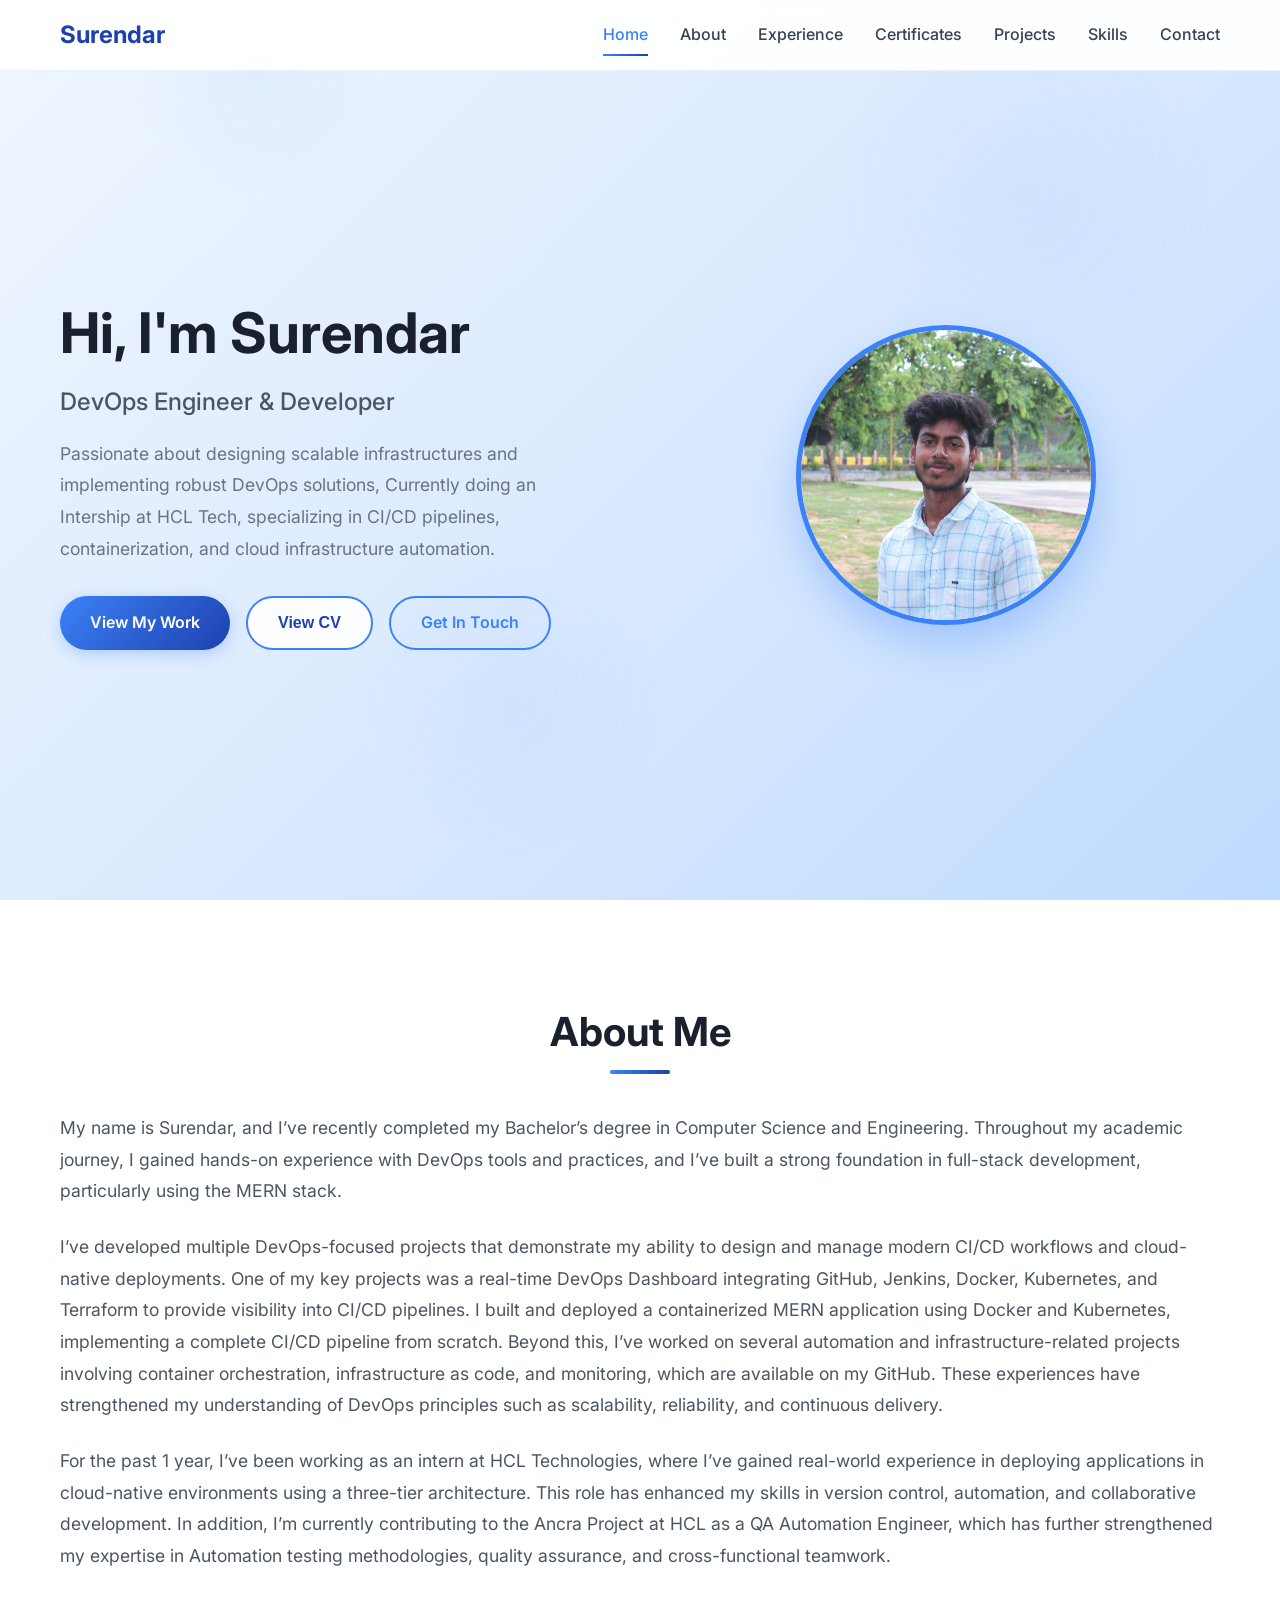
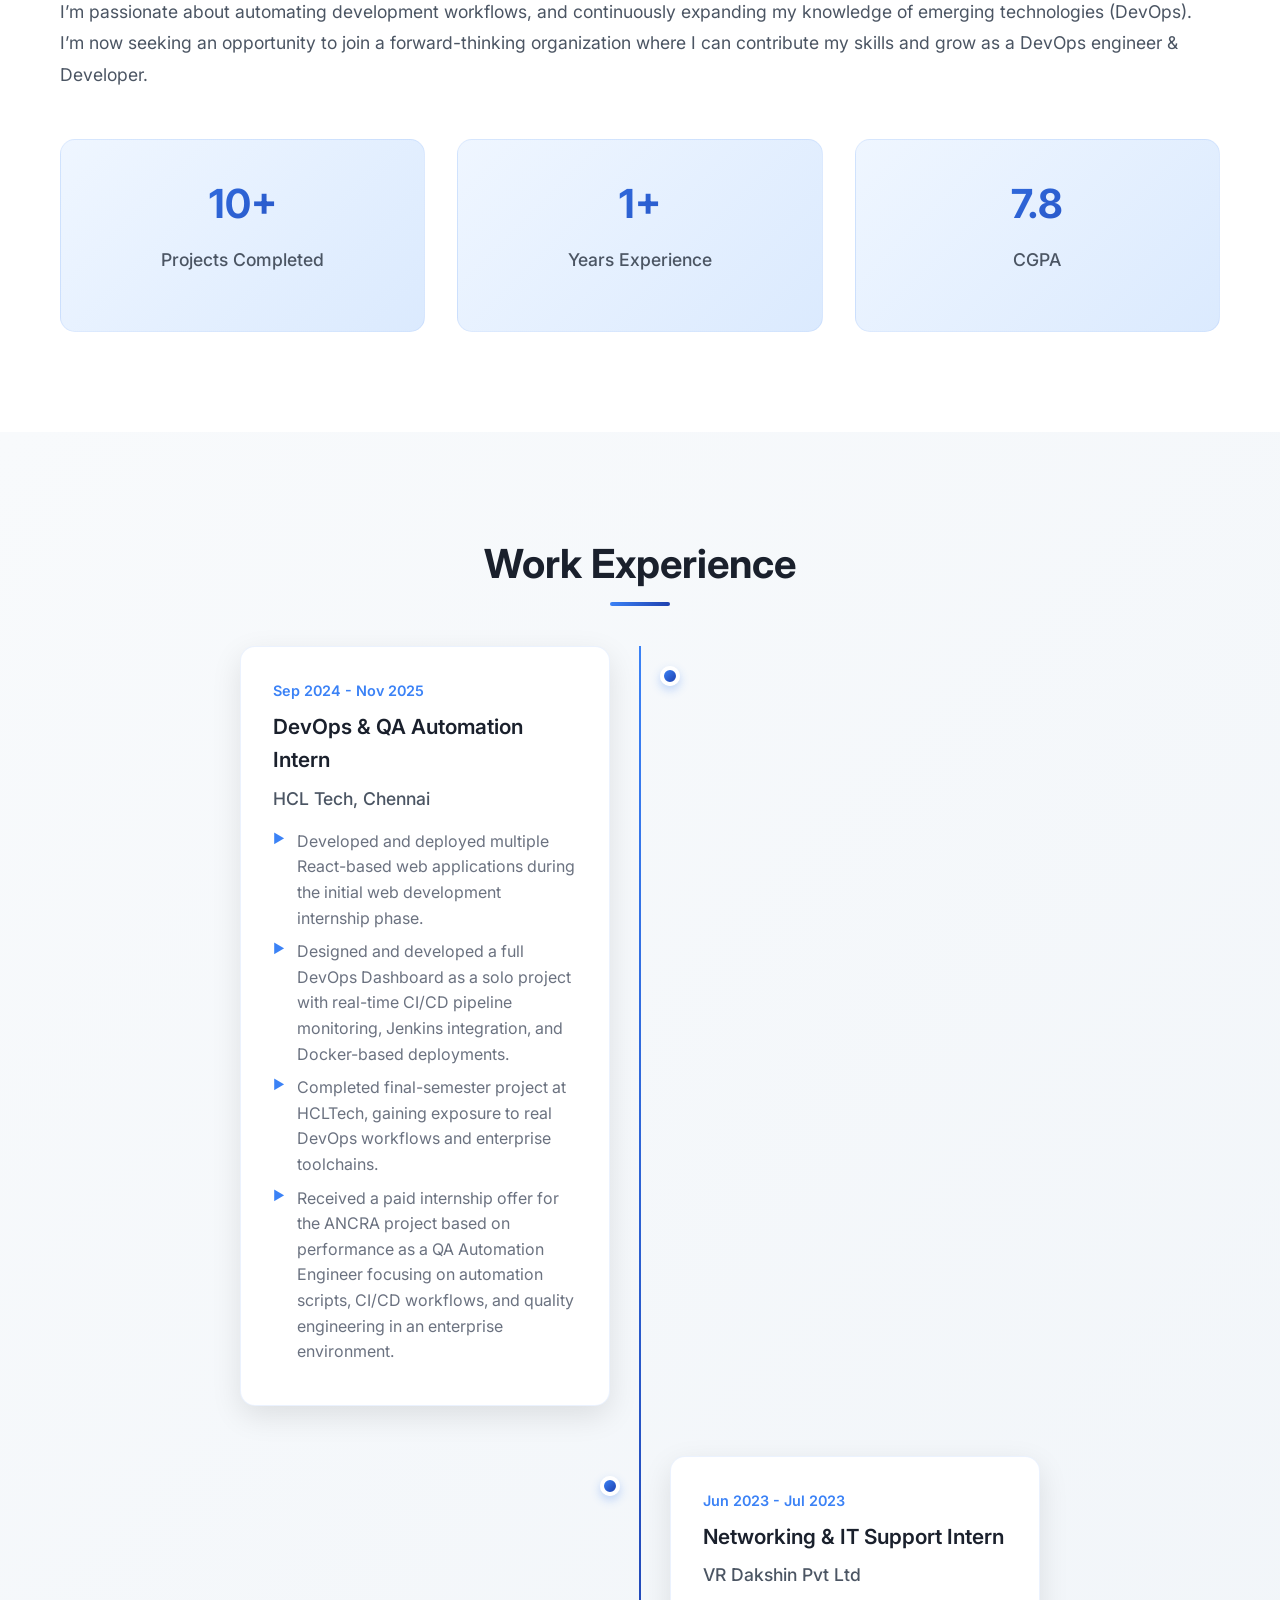
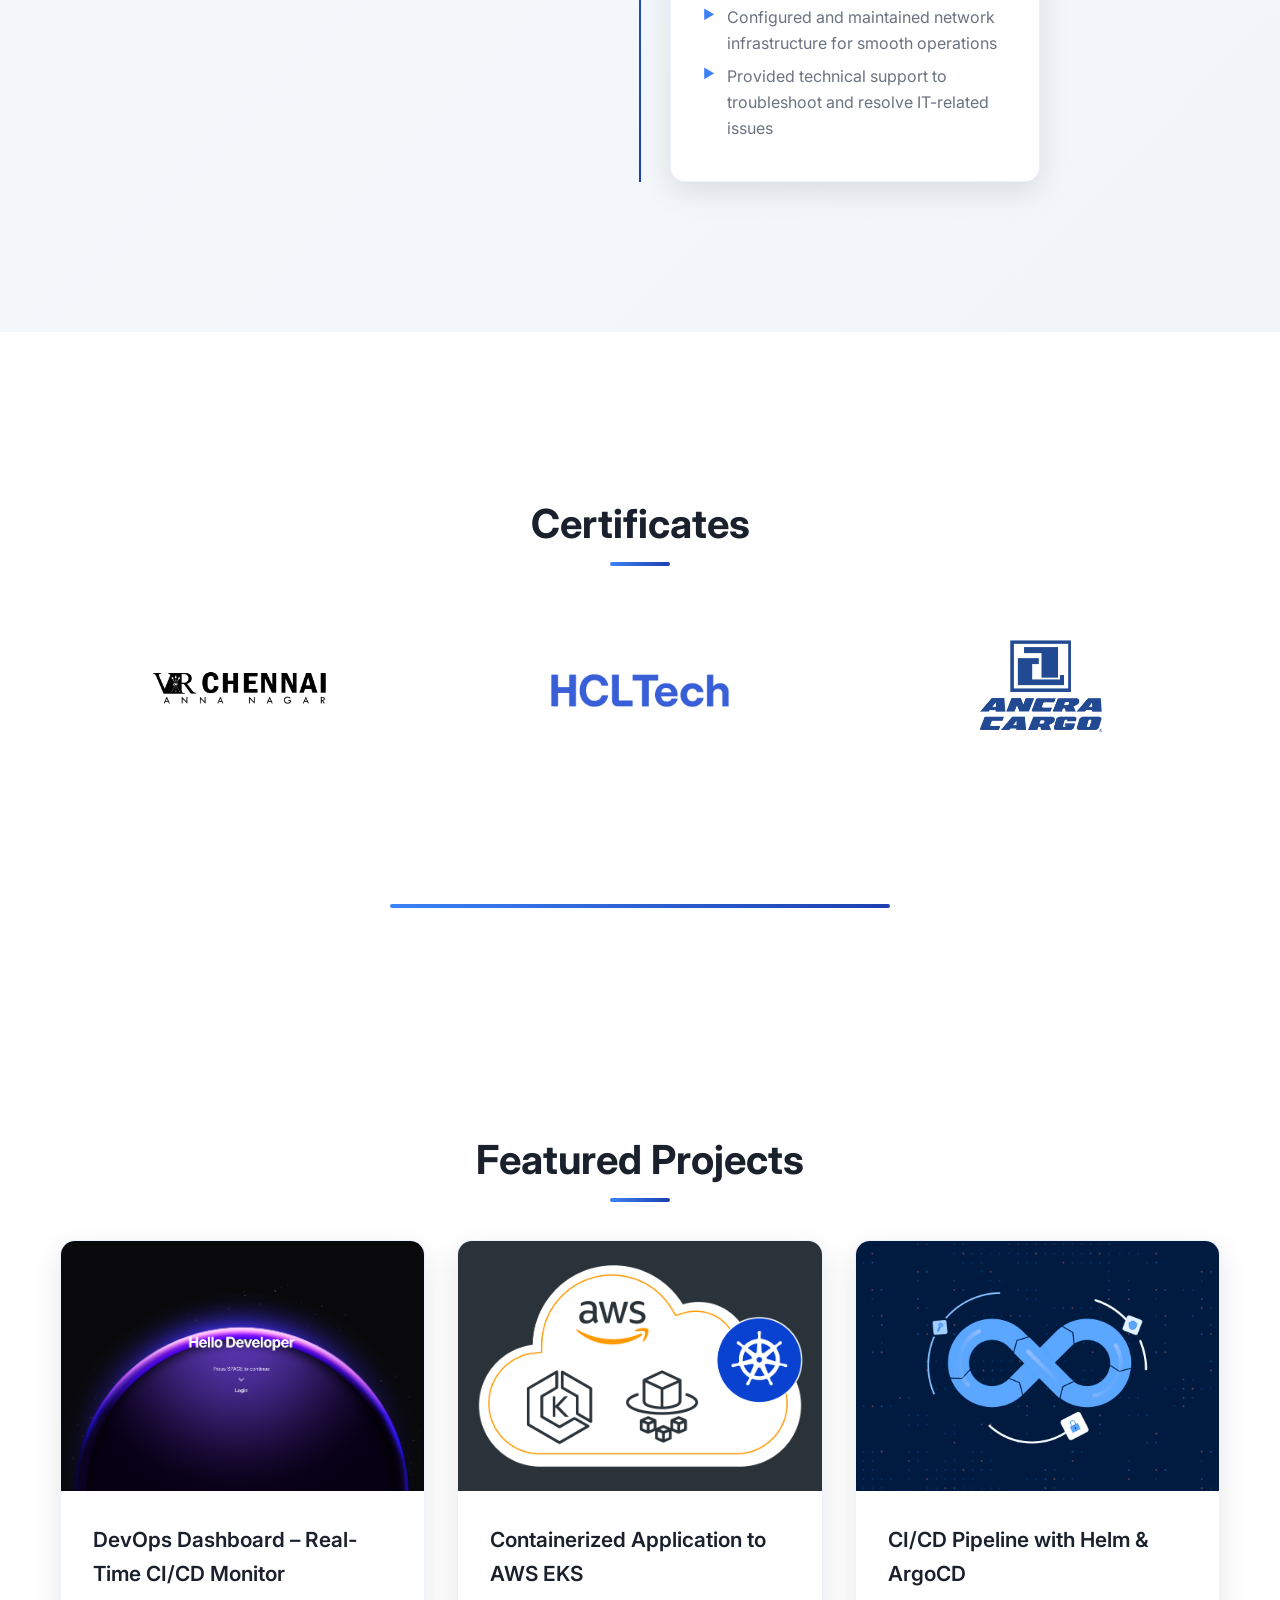
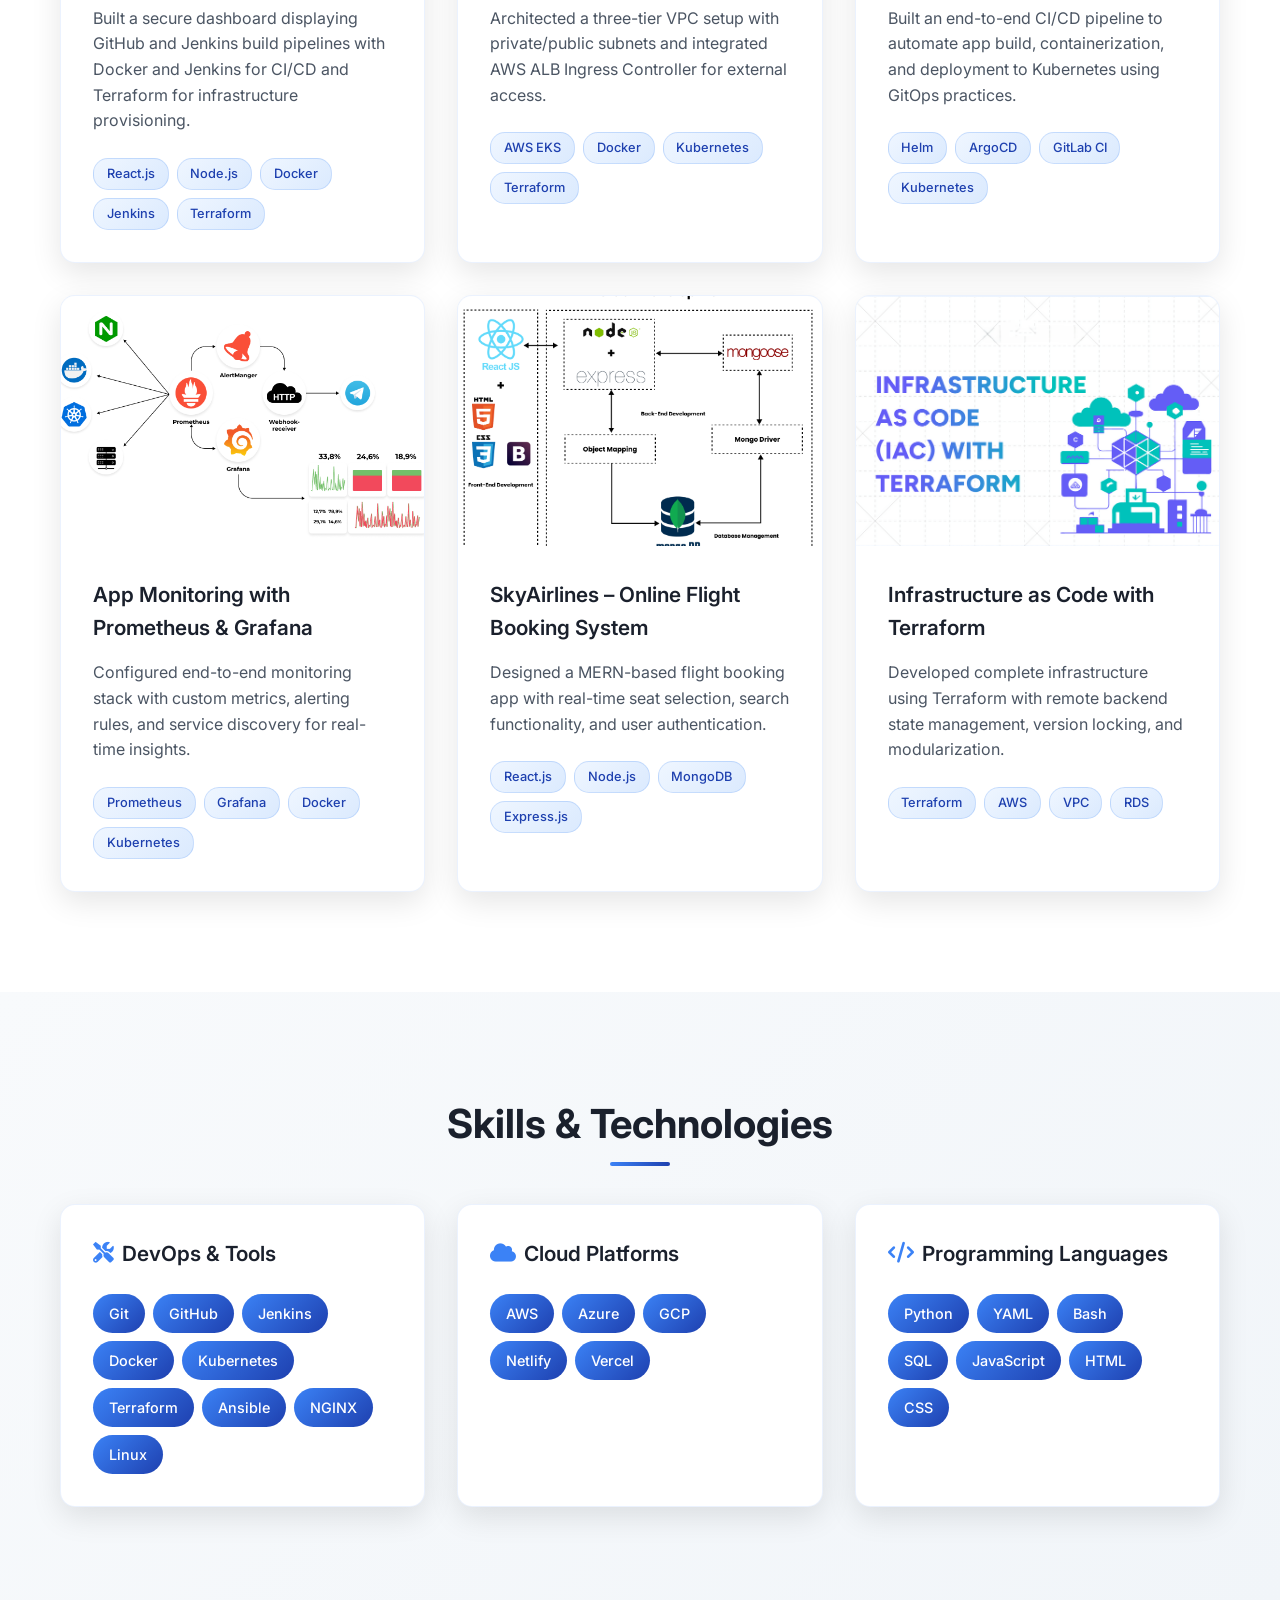
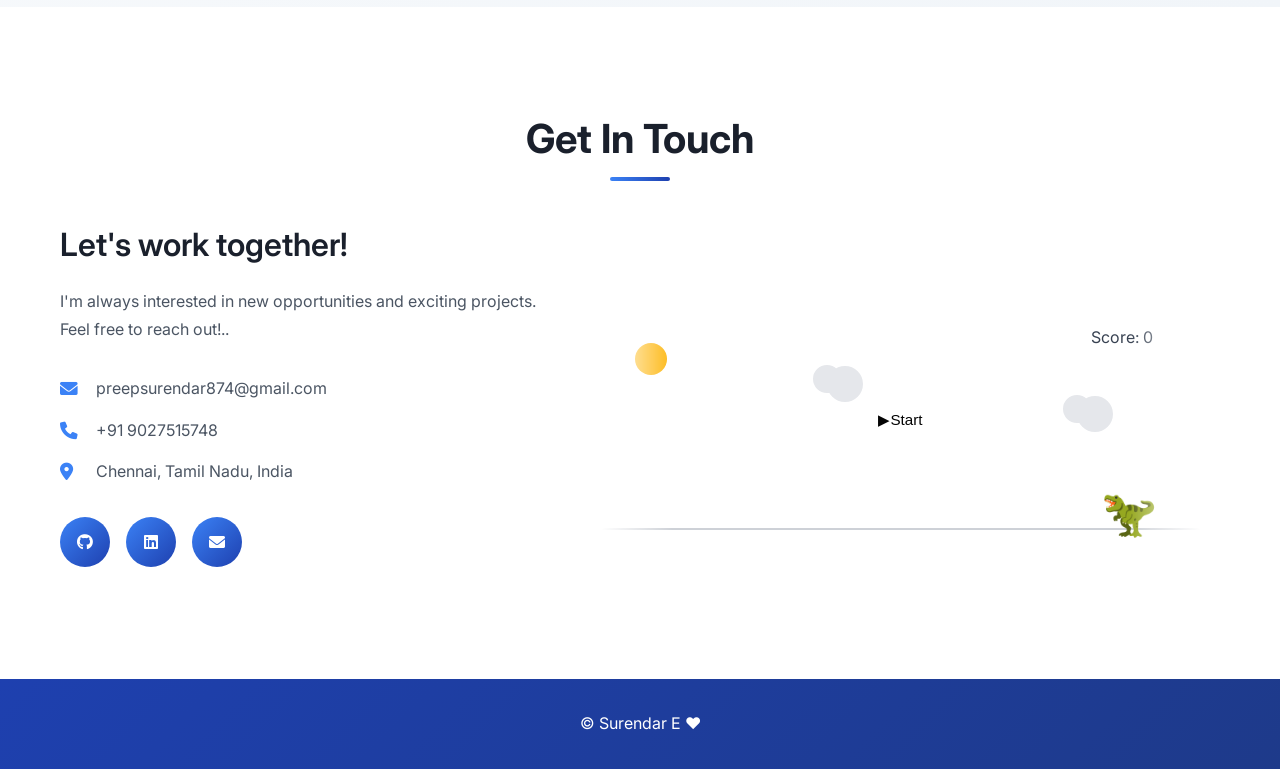
==== commit 3866f79a: "Really last change" ====
--- a/index.html
+++ b/index.html
@@ -377,7 +377,7 @@
             <div class="contact-content">
                 <div class="contact-info">
                     <h3>Let's work together!</h3>
-                    <p>I'm always interested in new opportunities and exciting projects. Feel free to reach out if you'd like to collaborate or just say hello!</p>
+                    <p>I'm always interested in new opportunities and exciting projects. Feel free to reach out!..</p>
                     <div class="contact-details">
                         <div class="contact-item">
                             <i class="fas fa-envelope"></i>
@@ -400,7 +400,7 @@
                 </div>
                 <div class="contact-form dino-wrapper">
                   <canvas id="dinoCanvas"></canvas>
-                  <button id="dinoBtn" class="dino-btn">▶</button>
+                  <button id="dinoBtn" class="dino-btn">▶Start</button>
                 </div>
             </div>
         </div>
--- a/styles.css
+++ b/styles.css
@@ -1600,11 +1600,24 @@
 
 /* Dino Game – Fully Blended */
 .dino-wrapper {
+  margin-top: 100px;
   position: relative;
   padding: 0;
+  width: 100%;
+  max-width: 600px;
   background: transparent;
   border: none;
   box-shadow: none;
+}
+.contact-content {
+  display: grid;
+  grid-template-columns: 1fr 1.3fr; 
+  gap: 4rem;
+  align-items: start;
+}
+
+.dino-ground {
+  width: 100%;
 }
 
 #dinoCanvas {
@@ -1616,7 +1629,7 @@
 /* Start / Restart Button – fully transparent */
 .dino-btn {
   position: absolute;
-  bottom: 100px;
+  bottom: 150px;
   left: 50%;
   transform: translateX(-50%);
 
@@ -1629,7 +1642,7 @@
 
   color: rgb(4, 4, 4);
   font-weight: 500;
-  font-size: 1.85rem;
+  font-size: 0.95rem;
   cursor: pointer;
 
   box-shadow: none;
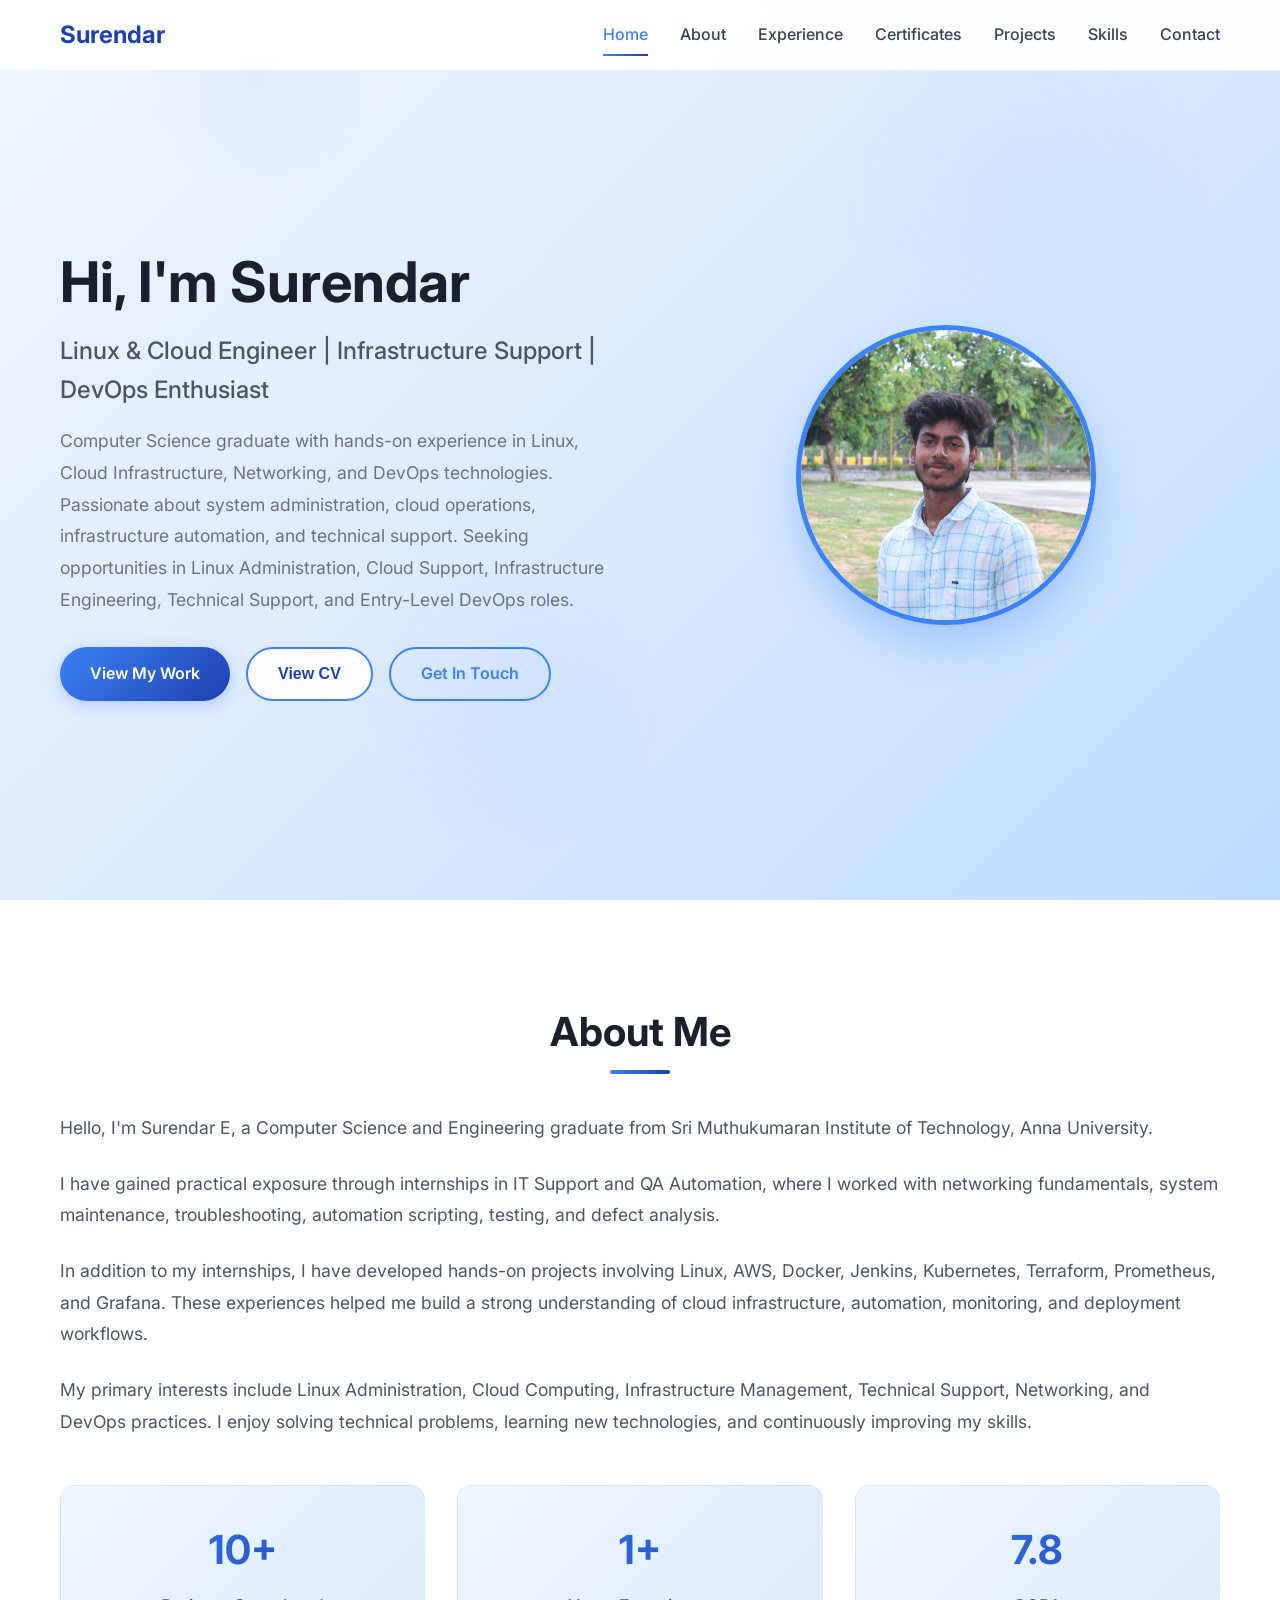
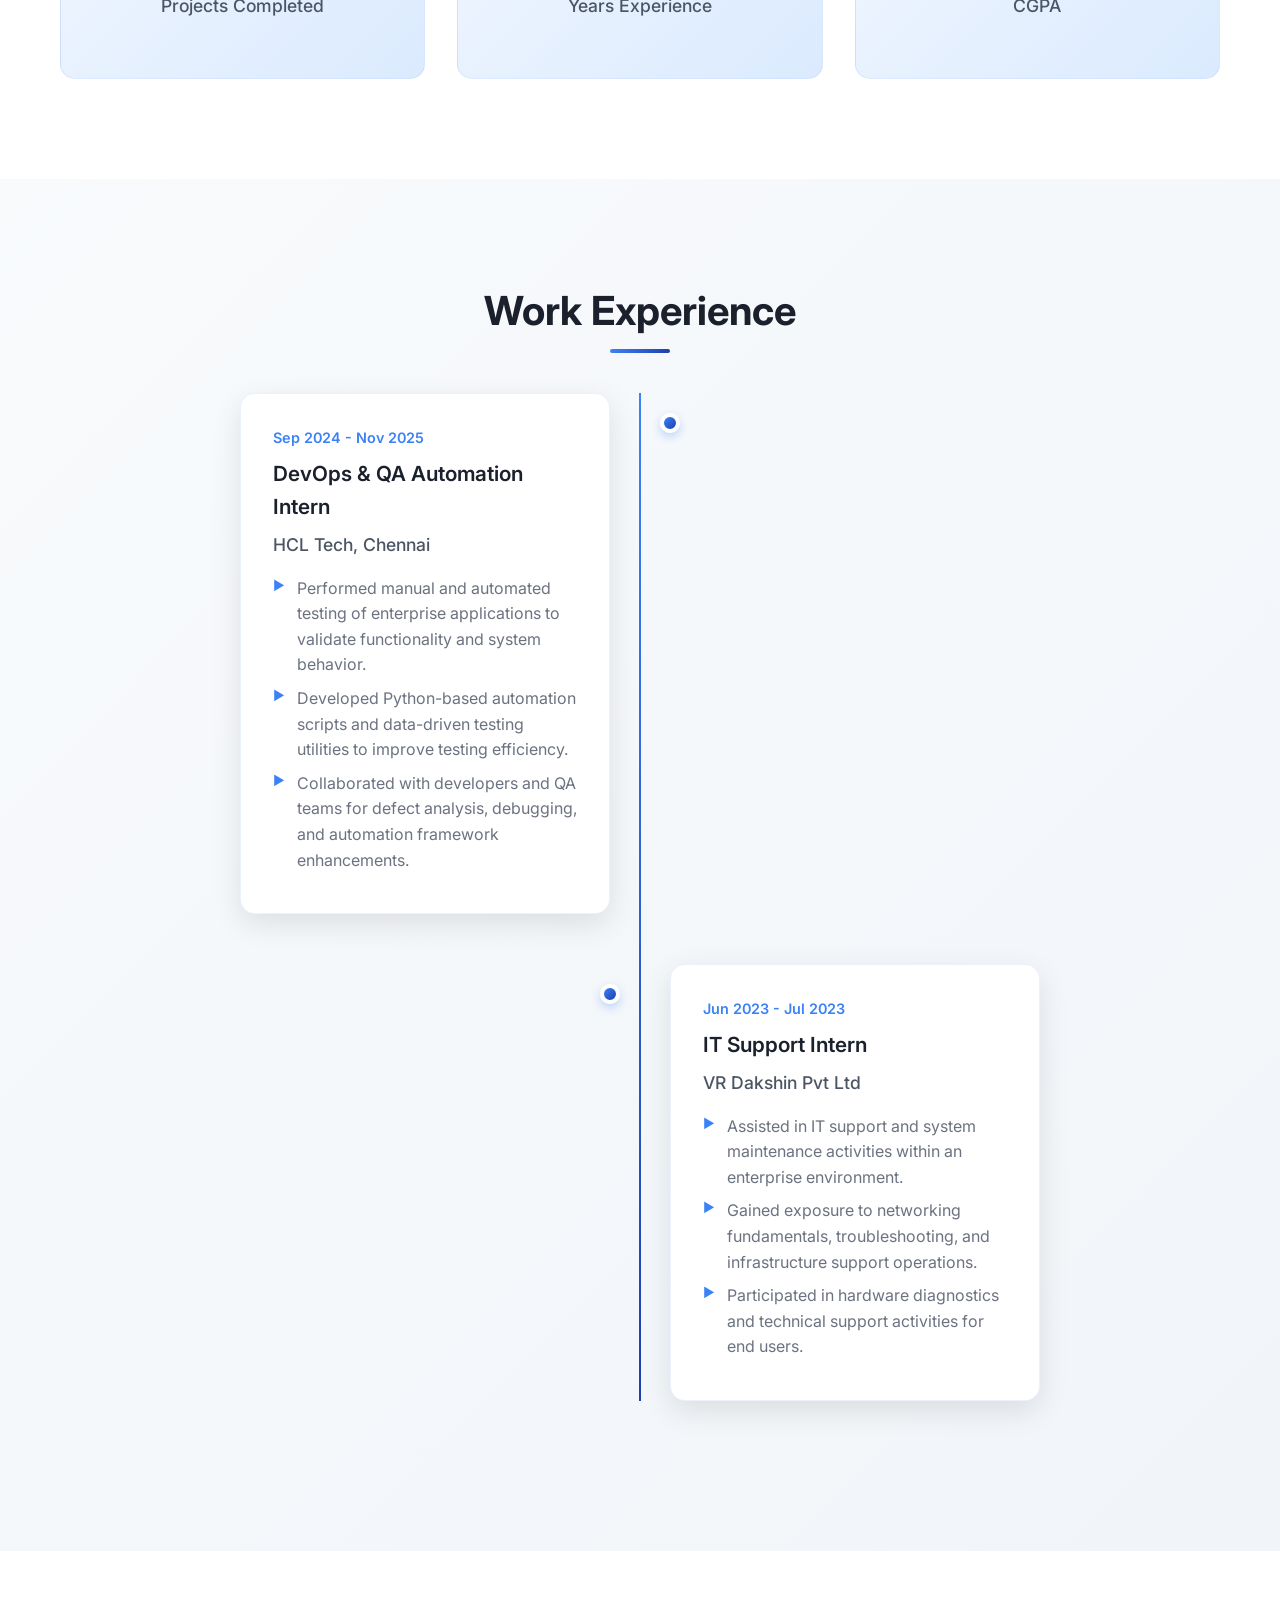
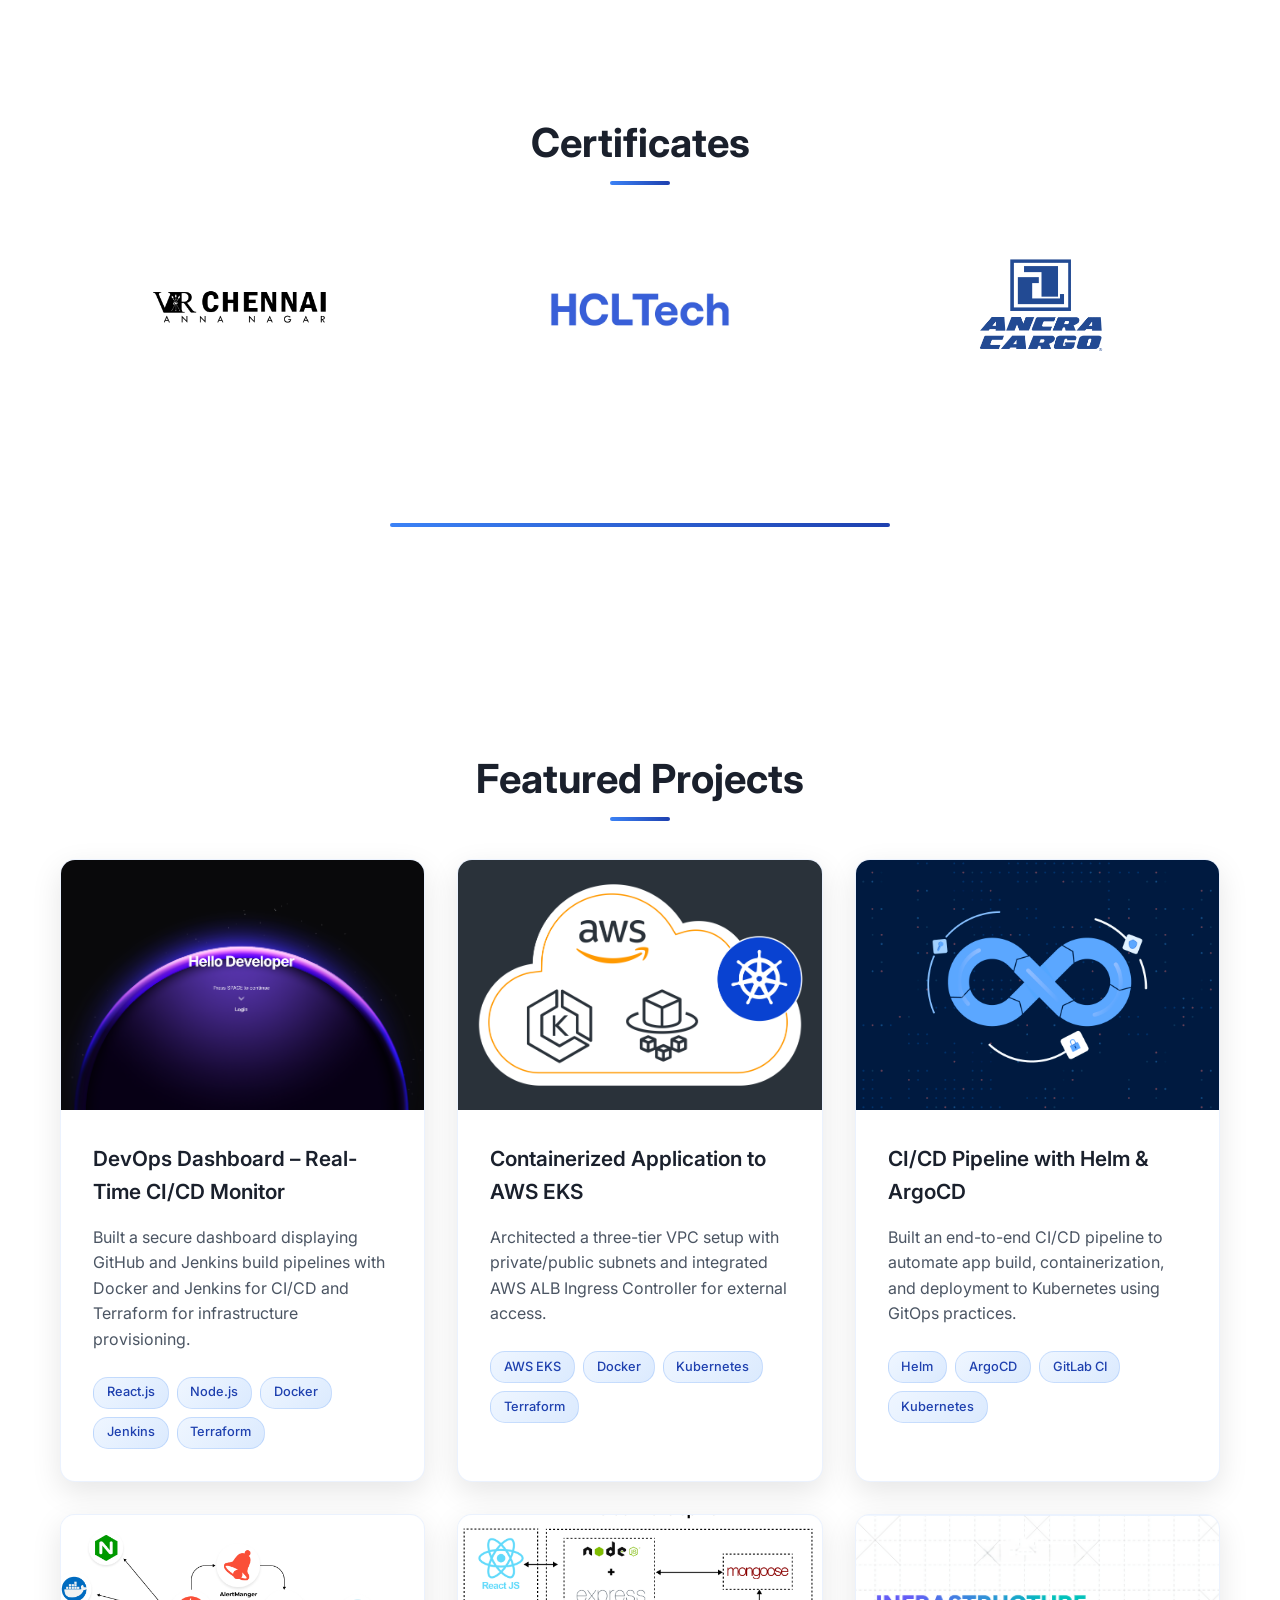
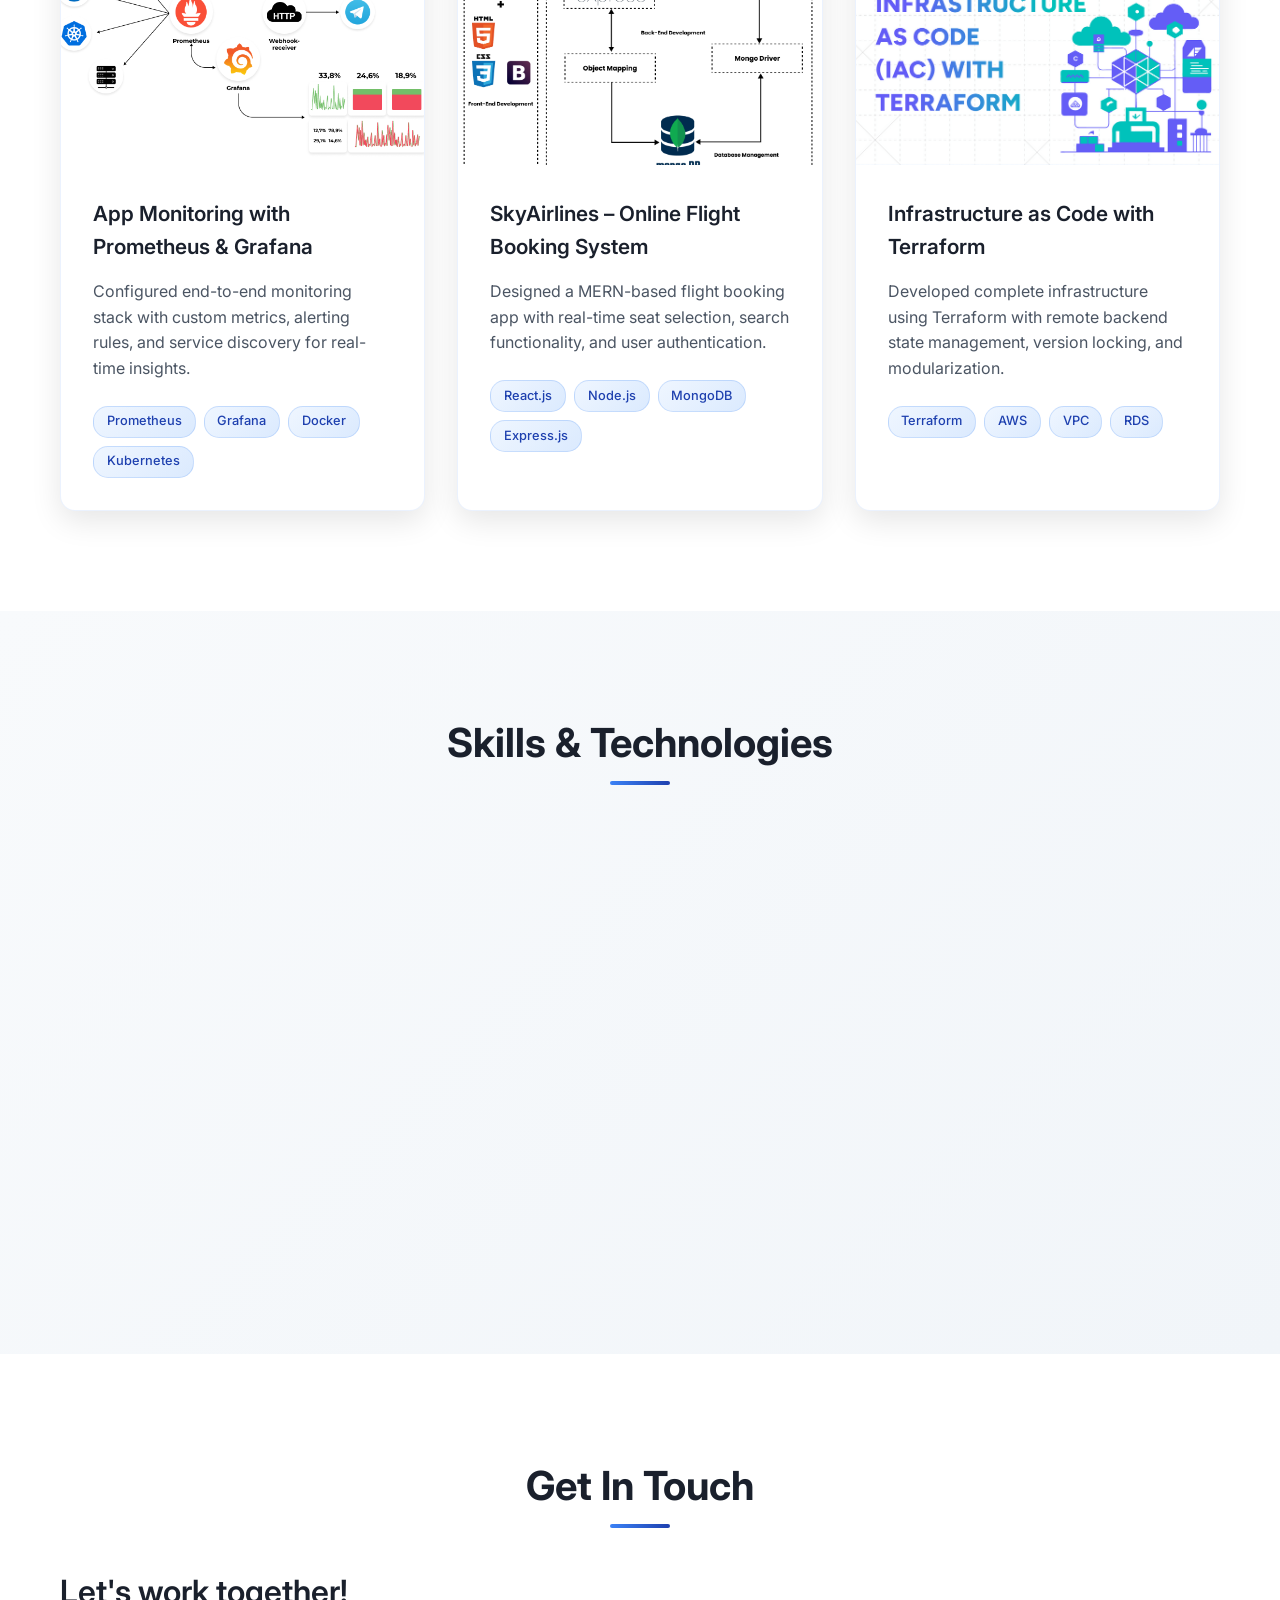
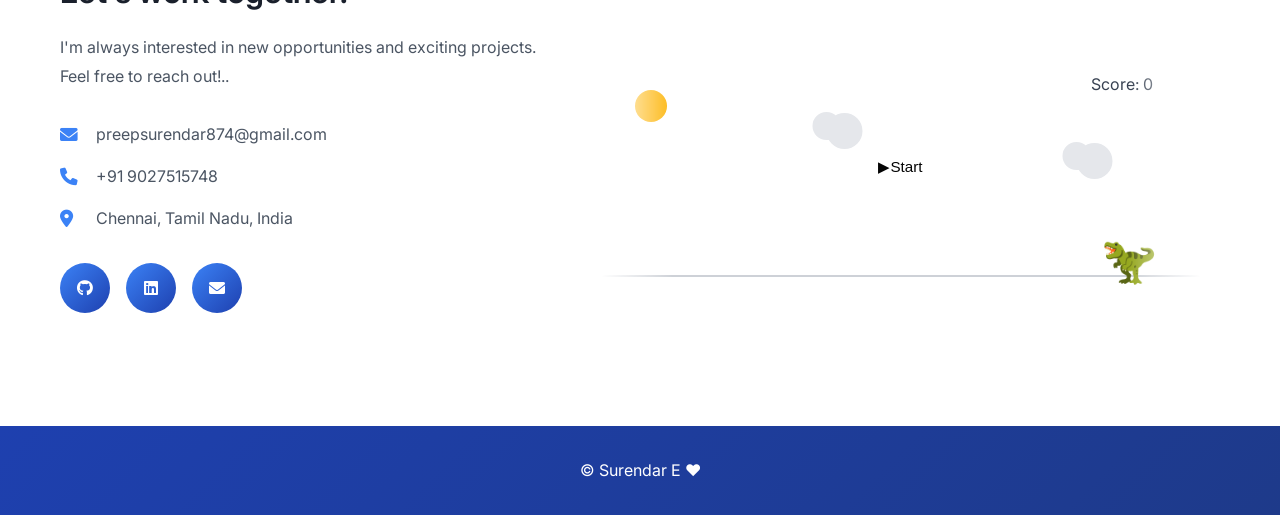
==== commit 6716ff97: "Revise personal information and skills in index.html Updated the title and various sections to refle" ====
--- a/index.html
+++ b/index.html
@@ -3,7 +3,7 @@
 <head>
     <meta charset="UTF-8">
     <meta name="viewport" content="width=device-width, initial-scale=1.0">
-    <title>Surendar - DevOpsEngineer & Developer</title>
+    <title>Surendar - Engineer & Developer</title>
     <link rel="icon" href="files/surey.jpg">
     <link rel="stylesheet" href="styles.css">
     <link href="https://fonts.googleapis.com/css2?family=Inter:wght@300;400;500;600;700&display=swap" rel="stylesheet">
@@ -40,10 +40,11 @@
                 <h1 class="hero-title">
                     Hi, I'm <span class="highlight">Surendar </span>
                 </h1>
-                <p class="hero-subtitle">DevOps Engineer & Developer</p>
+                <p class="hero-subtitle">Linux & Cloud Engineer | Infrastructure Support | DevOps Enthusiast</p>
                 <p class="hero-description">
-                    Passionate about designing scalable infrastructures and implementing robust DevOps solutions, 
-                    Currently doing an Intership at HCL Tech, specializing in CI/CD pipelines, containerization, and cloud infrastructure automation. 
+                    Computer Science graduate with hands-on experience in Linux, Cloud Infrastructure, 
+                    Networking, and DevOps technologies. Passionate about system administration, cloud operations, infrastructure automation, and technical support. 
+                    Seeking opportunities in Linux Administration, Cloud Support, Infrastructure Engineering, Technical Support, and Entry-Level DevOps roles. 
                     
                 </p>
                 <div class="hero-buttons">
@@ -69,17 +70,16 @@
             <div class="about-content">
                 <div class="about-text">
                    <p>
-                    My name is Surendar, and I’ve recently completed my Bachelor’s degree in Computer Science and Engineering. Throughout my academic journey, I gained hands-on experience with DevOps tools and practices, and I’ve built a strong foundation in full-stack development, particularly using the MERN stack.
+                    Hello, I'm Surendar E, a Computer Science and Engineering graduate from Sri Muthukumaran Institute of Technology, Anna University.
                    </p>
                    <p>
-                   I’ve developed multiple DevOps-focused projects that demonstrate my ability to design and manage modern CI/CD workflows and cloud-native deployments. One of my key projects was a real-time DevOps Dashboard integrating GitHub, Jenkins, Docker, Kubernetes, and Terraform to provide visibility into CI/CD pipelines. I built and deployed a containerized MERN application using Docker and Kubernetes, implementing a complete CI/CD pipeline from scratch.
-                   Beyond this, I’ve worked on several automation and infrastructure-related projects involving container orchestration, infrastructure as code, and monitoring, which are available on my GitHub. These experiences have strengthened my understanding of DevOps principles such as scalability, reliability, and continuous delivery.
+                   I have gained practical exposure through internships in IT Support and QA Automation, where I worked with networking fundamentals, system maintenance, troubleshooting, automation scripting, testing, and defect analysis.
                   </p>
                   <p>
-                  For the past 1 year, I’ve been working as an intern at HCL Technologies, where I’ve gained real-world experience in deploying applications in cloud-native environments using a three-tier architecture. This role has enhanced my skills in version control, automation, and collaborative development. In addition, I’m currently contributing to the Ancra Project at HCL as a QA Automation Engineer, which has further strengthened my expertise in Automation testing methodologies, quality assurance, and cross-functional teamwork.
+                  In addition to my internships, I have developed hands-on projects involving Linux, AWS, Docker, Jenkins, Kubernetes, Terraform, Prometheus, and Grafana. These experiences helped me build a strong understanding of cloud infrastructure, automation, monitoring, and deployment workflows.
                   </p>
                  <p>
-                 I’m passionate about automating development workflows, and continuously expanding my knowledge of emerging technologies (DevOps). I’m now seeking an opportunity to join a forward-thinking organization where I can contribute my skills and grow as a DevOps engineer & Developer.
+                 My primary interests include Linux Administration, Cloud Computing, Infrastructure Management, Technical Support, Networking, and DevOps practices. I enjoy solving technical problems, learning new technologies, and continuously improving my skills.
                  </p>
 
                     <div class="about-stats">
@@ -113,10 +113,10 @@
                         <h3>DevOps & QA Automation Intern</h3>
                         <h4>HCL Tech, Chennai</h4>
                         <ul>
-                            <li>Developed and deployed multiple React-based web applications during the initial web development internship phase.</li>
-                            <li>Designed and developed a full DevOps Dashboard as a solo project with real-time CI/CD pipeline monitoring, Jenkins integration, and Docker-based deployments.</li>
-                            <li>Completed final-semester project at HCLTech, gaining exposure to real DevOps workflows and enterprise toolchains.</li>
-                            <li>Received a paid internship offer for the ANCRA project based on performance as a QA Automation Engineer focusing on automation scripts, CI/CD workflows, and quality engineering in an enterprise environment.</li>
+                            <li>Performed manual and automated testing of enterprise applications to validate functionality and system behavior.</li>
+                            <li>Developed Python-based automation scripts and data-driven testing utilities to improve testing efficiency.</li>
+                            <li>Collaborated with developers and QA teams for defect analysis, debugging, and automation framework enhancements.</li>
+                            
                         </ul>
                     </div>
                 </div>
@@ -124,11 +124,12 @@
                     <div class="timeline-dot"></div>
                     <div class="timeline-content">
                         <div class="timeline-date">Jun 2023 - Jul 2023</div>
-                        <h3>Networking & IT Support Intern</h3>
+                        <h3>IT Support Intern</h3>
                         <h4>VR Dakshin Pvt Ltd</h4>
                         <ul>
-                            <li>Configured and maintained network infrastructure for smooth operations</li>
-                            <li>Provided technical support to troubleshoot and resolve IT-related issues</li>
+                            <li>Assisted in IT support and system maintenance activities within an enterprise environment.</li>
+                            <li>Gained exposure to networking fundamentals, troubleshooting, and infrastructure support operations.</li>
+                            <li>Participated in hardware diagnostics and technical support activities for end users.</li>
                         </ul>
                     </div>
                 </div>
@@ -331,39 +332,36 @@
             <h2 class="section-title">Skills & Technologies</h2>
             <div class="skills-grid">
                 <div class="skill-category">
-                    <h3><i class="fas fa-tools"></i> DevOps & Tools</h3>
+                    <h3><i class="fas fa-tools"></i> Networking & System Administration</h3>
                     <div class="skill-items">
-                        <span class="skill-item">Git</span>
-                        <span class="skill-item">GitHub</span>
+                        <span class="skill-item">Linux Administration</span>
+                        <span class="skill-item">TCP/IP</span>
+                        <span class="skill-item">DNS</span>
+                        <span class="skill-item">DHCP</span>
+                        <span class="skill-item">Routing</span>
+                        <span class="skill-item">Network Troubleshooting</span>
+                        <span class="skill-item">System Monitoring</span>
+                        <span class="skill-item">Shell Scripting</span>
+                        <span class="skill-item">Process Management</span>
+                    </div>
+                </div>
+                <div class="skill-category">
+                    <h3><i class="fas fa-cloud"></i> DevOps & Cloud Infrastructure</h3>
+                    <div class="skill-items">
+                        <span class="skill-item">Git/GitHub</span>
                         <span class="skill-item">Jenkins</span>
                         <span class="skill-item">Docker</span>
                         <span class="skill-item">Kubernetes</span>
+                        <span class="skill-item">AWS</span>
                         <span class="skill-item">Terraform</span>
-                        <span class="skill-item">Ansible</span>
-                        <span class="skill-item">NGINX</span>
-                        <span class="skill-item">Linux</span>
                     </div>
                 </div>
                 <div class="skill-category">
-                    <h3><i class="fas fa-cloud"></i> Cloud Platforms</h3>
+                    <h3><i class="fas fa-code"></i> Monitoring & Observability</h3>
                     <div class="skill-items">
-                        <span class="skill-item">AWS</span>
-                        <span class="skill-item">Azure</span>
-                        <span class="skill-item">GCP</span>
-                        <span class="skill-item">Netlify</span>
-                        <span class="skill-item">Vercel</span>
-                    </div>
-                </div>
-                <div class="skill-category">
-                    <h3><i class="fas fa-code"></i> Programming Languages</h3>
-                    <div class="skill-items">
-                        <span class="skill-item">Python</span>
-                        <span class="skill-item">YAML</span>
-                        <span class="skill-item">Bash</span>
-                        <span class="skill-item">SQL</span>
-                        <span class="skill-item">JavaScript</span>
-                        <span class="skill-item">HTML</span>
-                        <span class="skill-item">CSS</span>
+                        <span class="skill-item">Prometheus</span>
+                        <span class="skill-item">Grafana</span>
+                        <span class="skill-item">Node Exporter</span>
                     </div>
                 </div>
             </div>
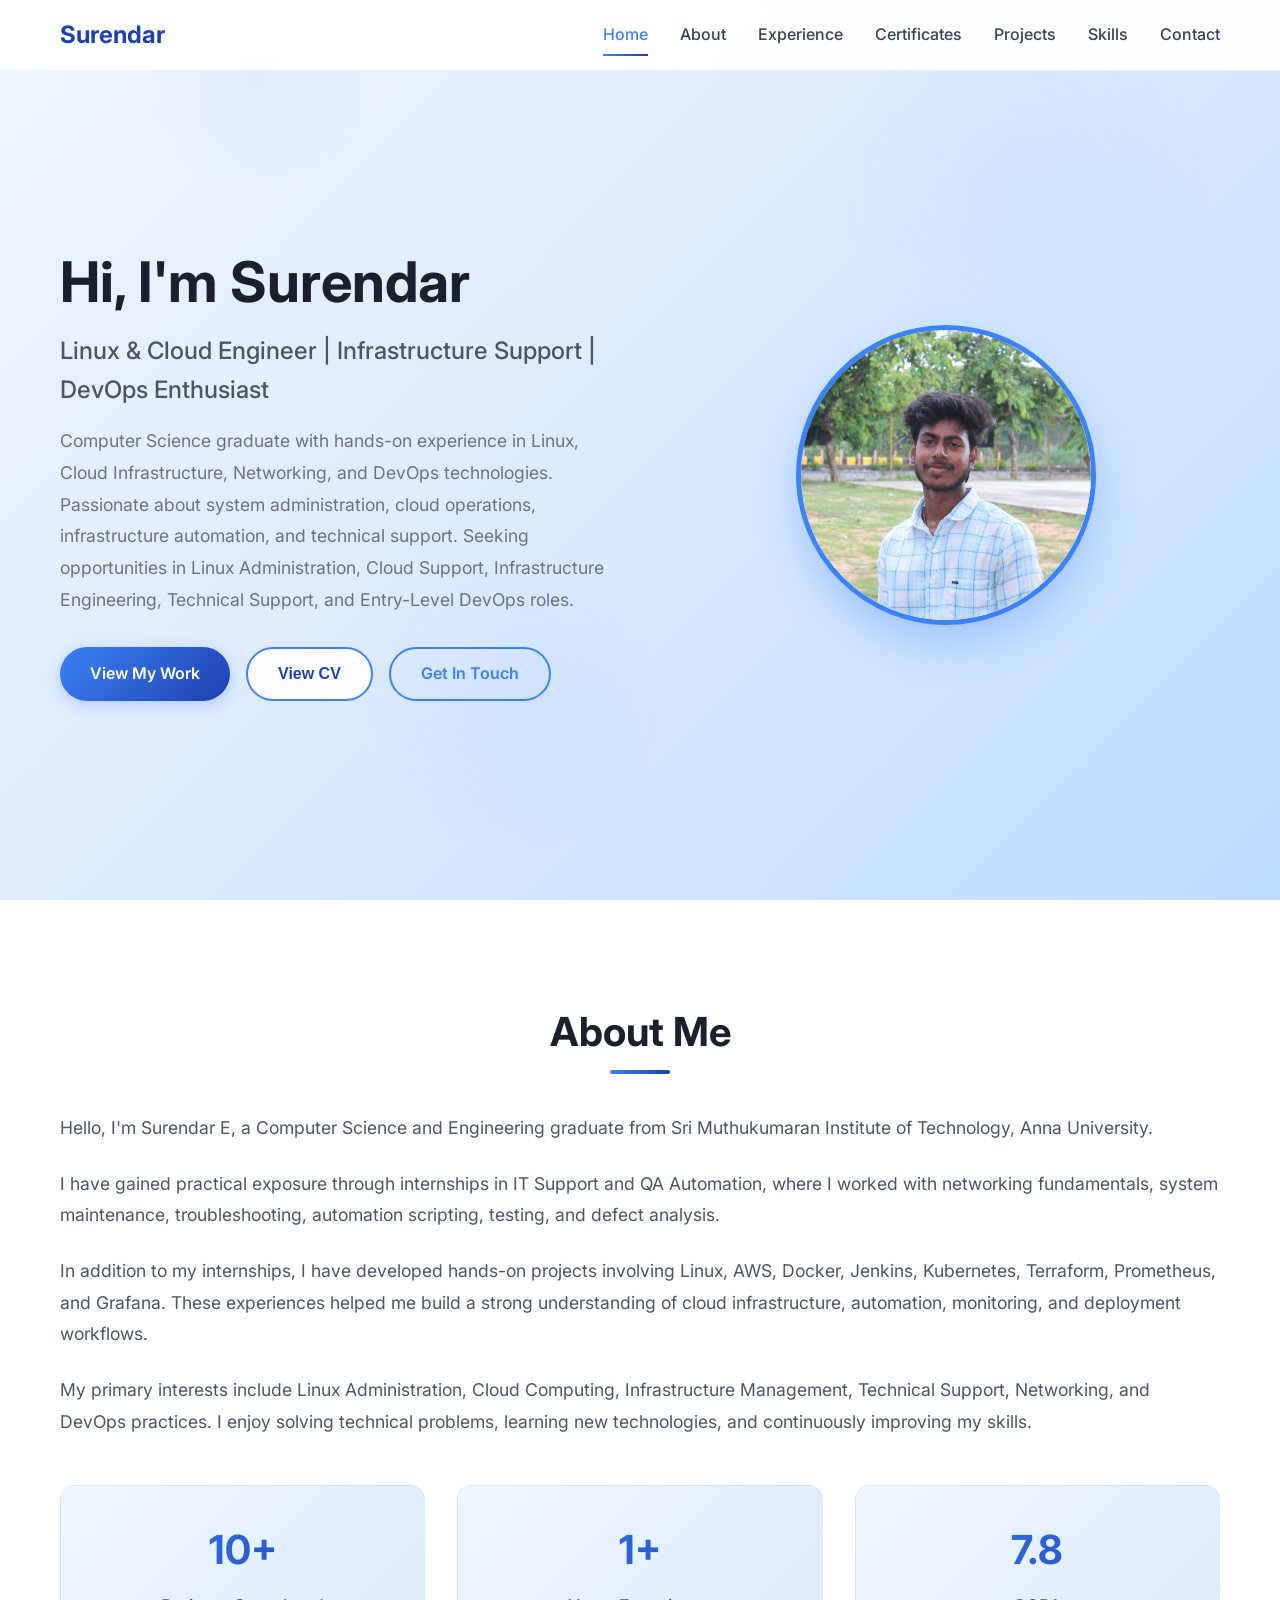
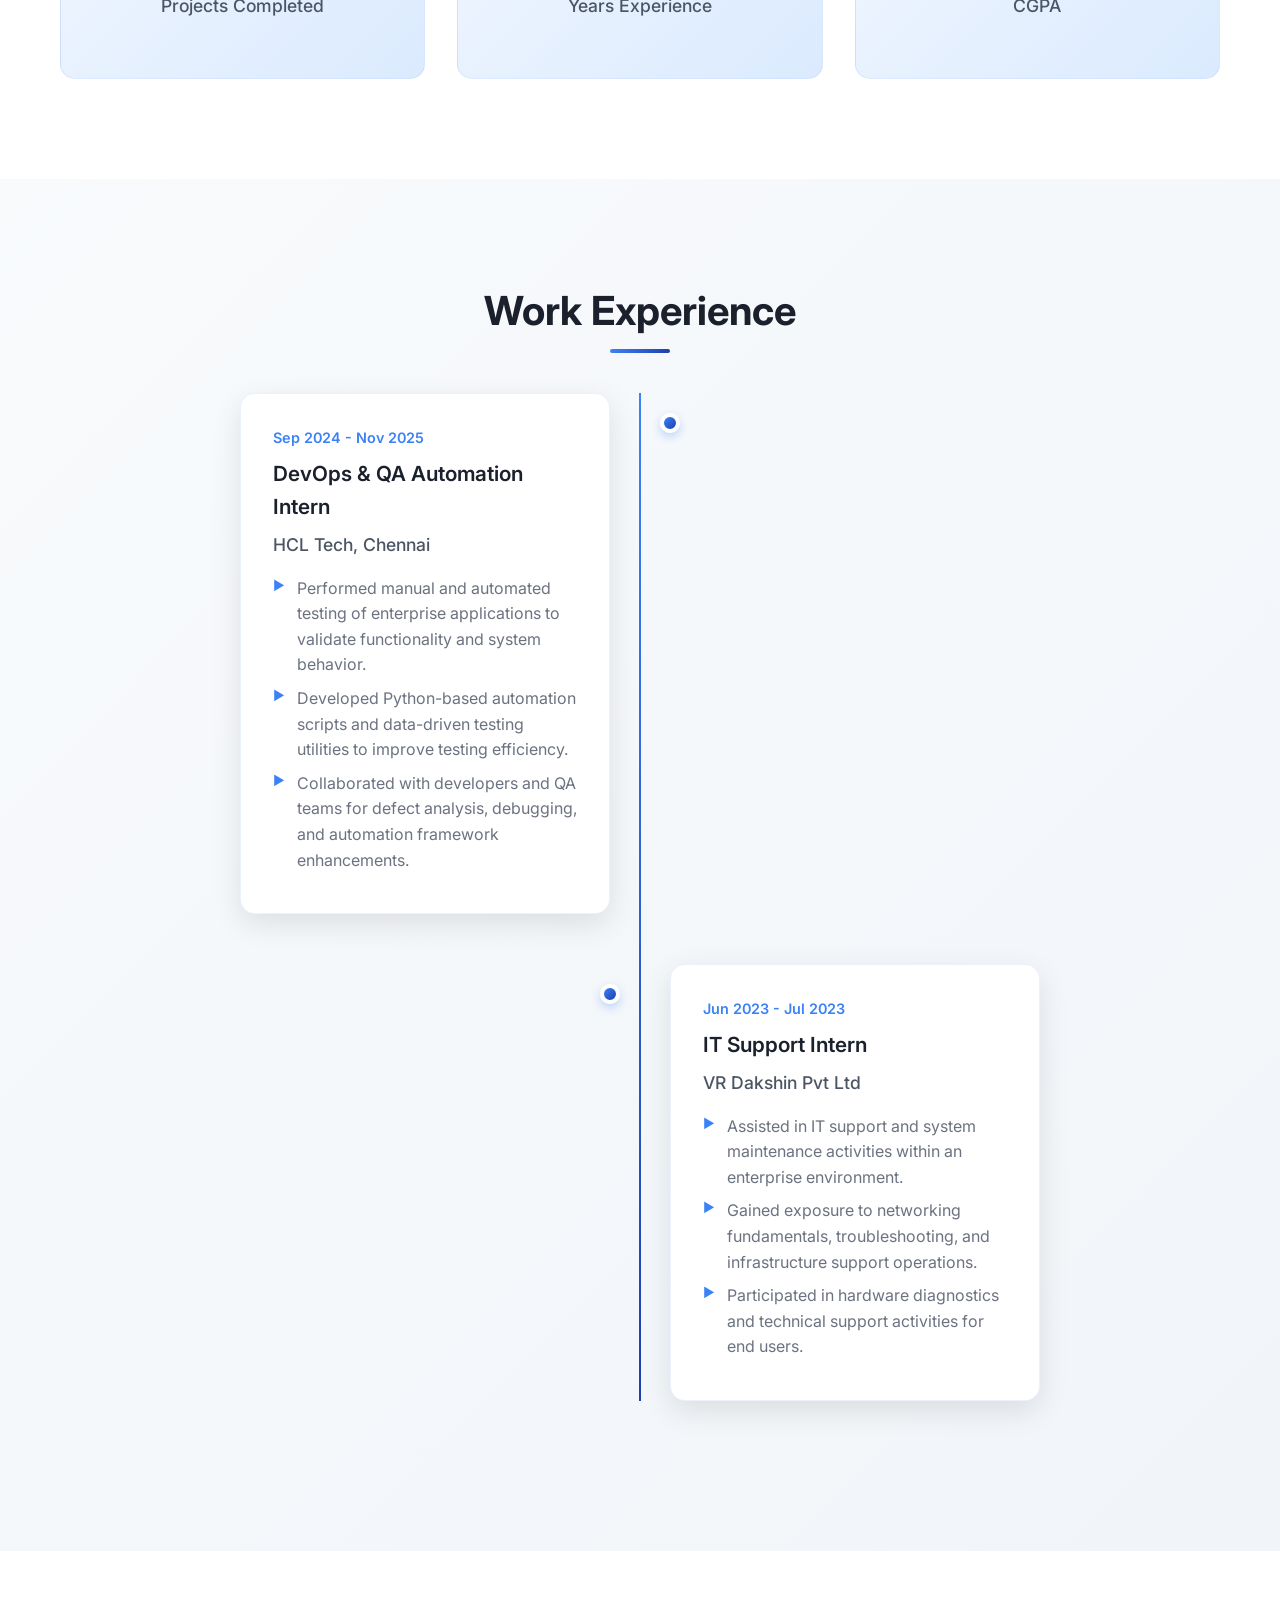
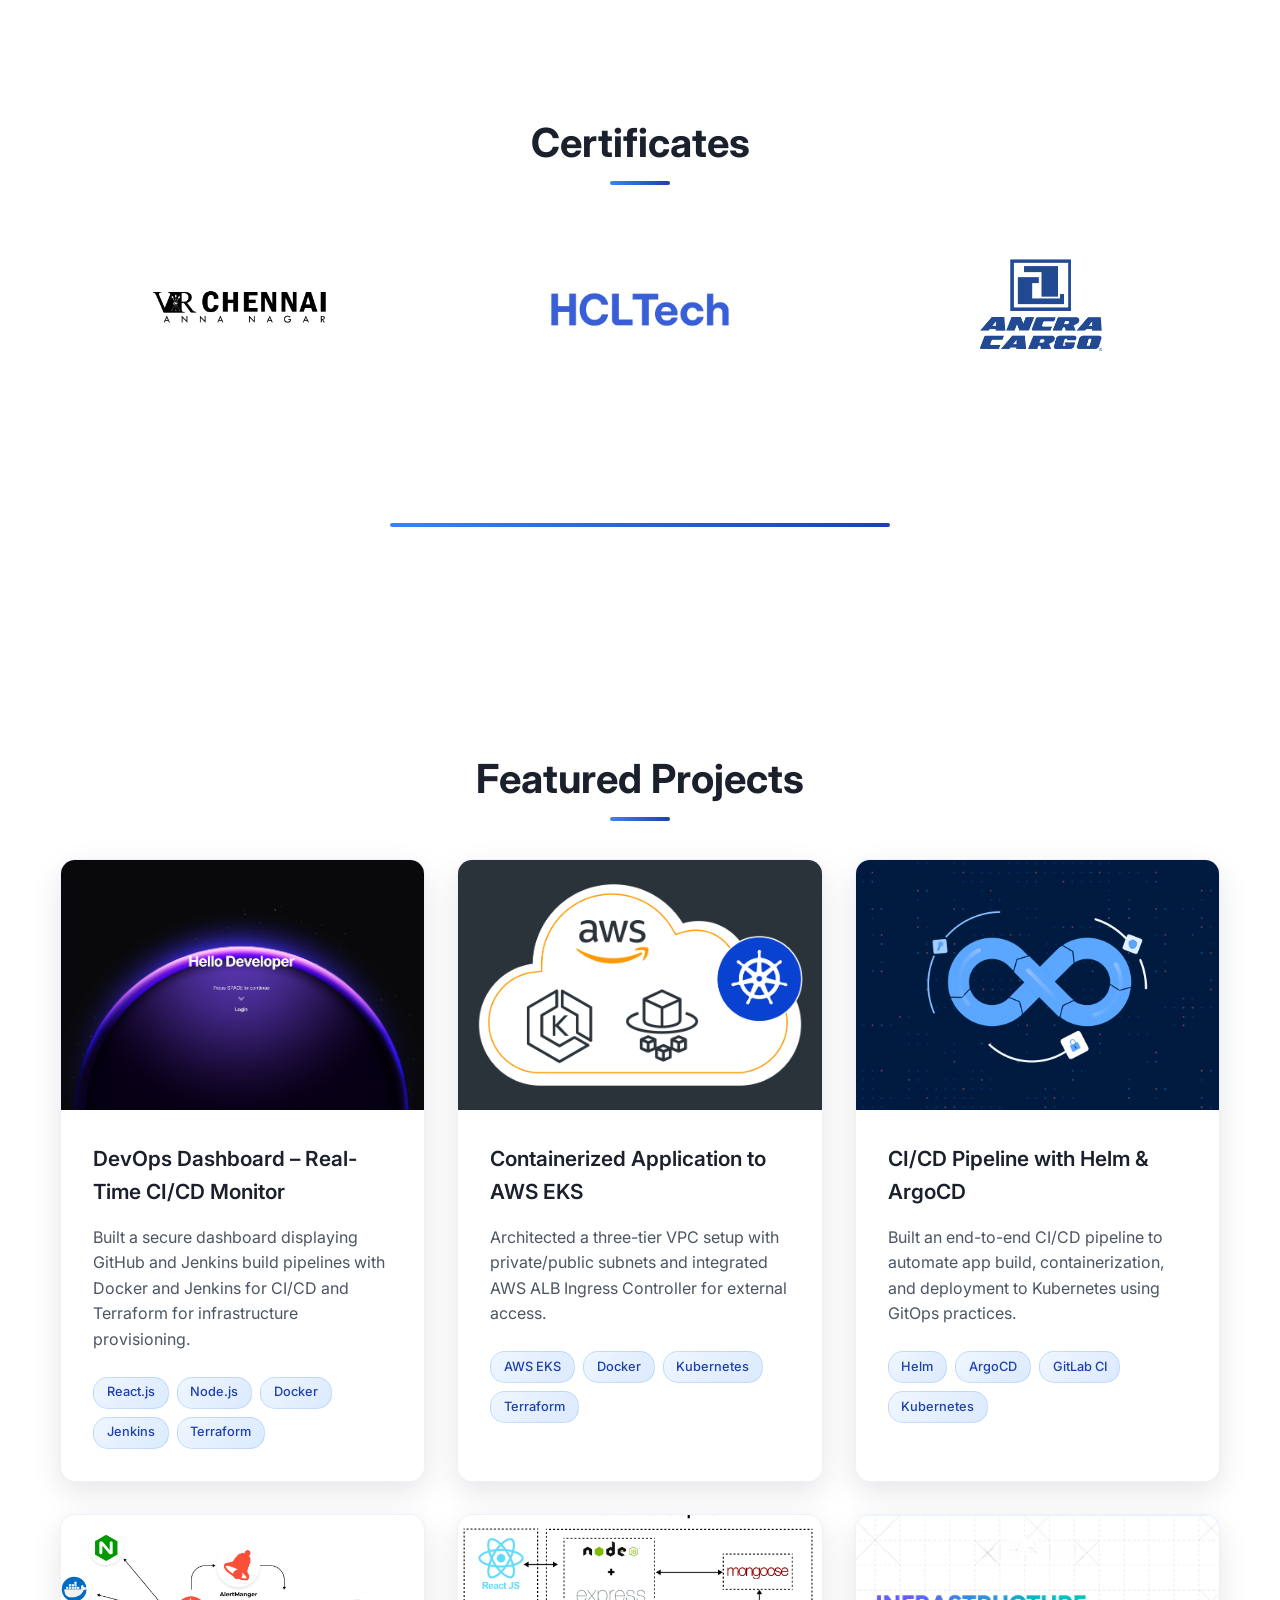
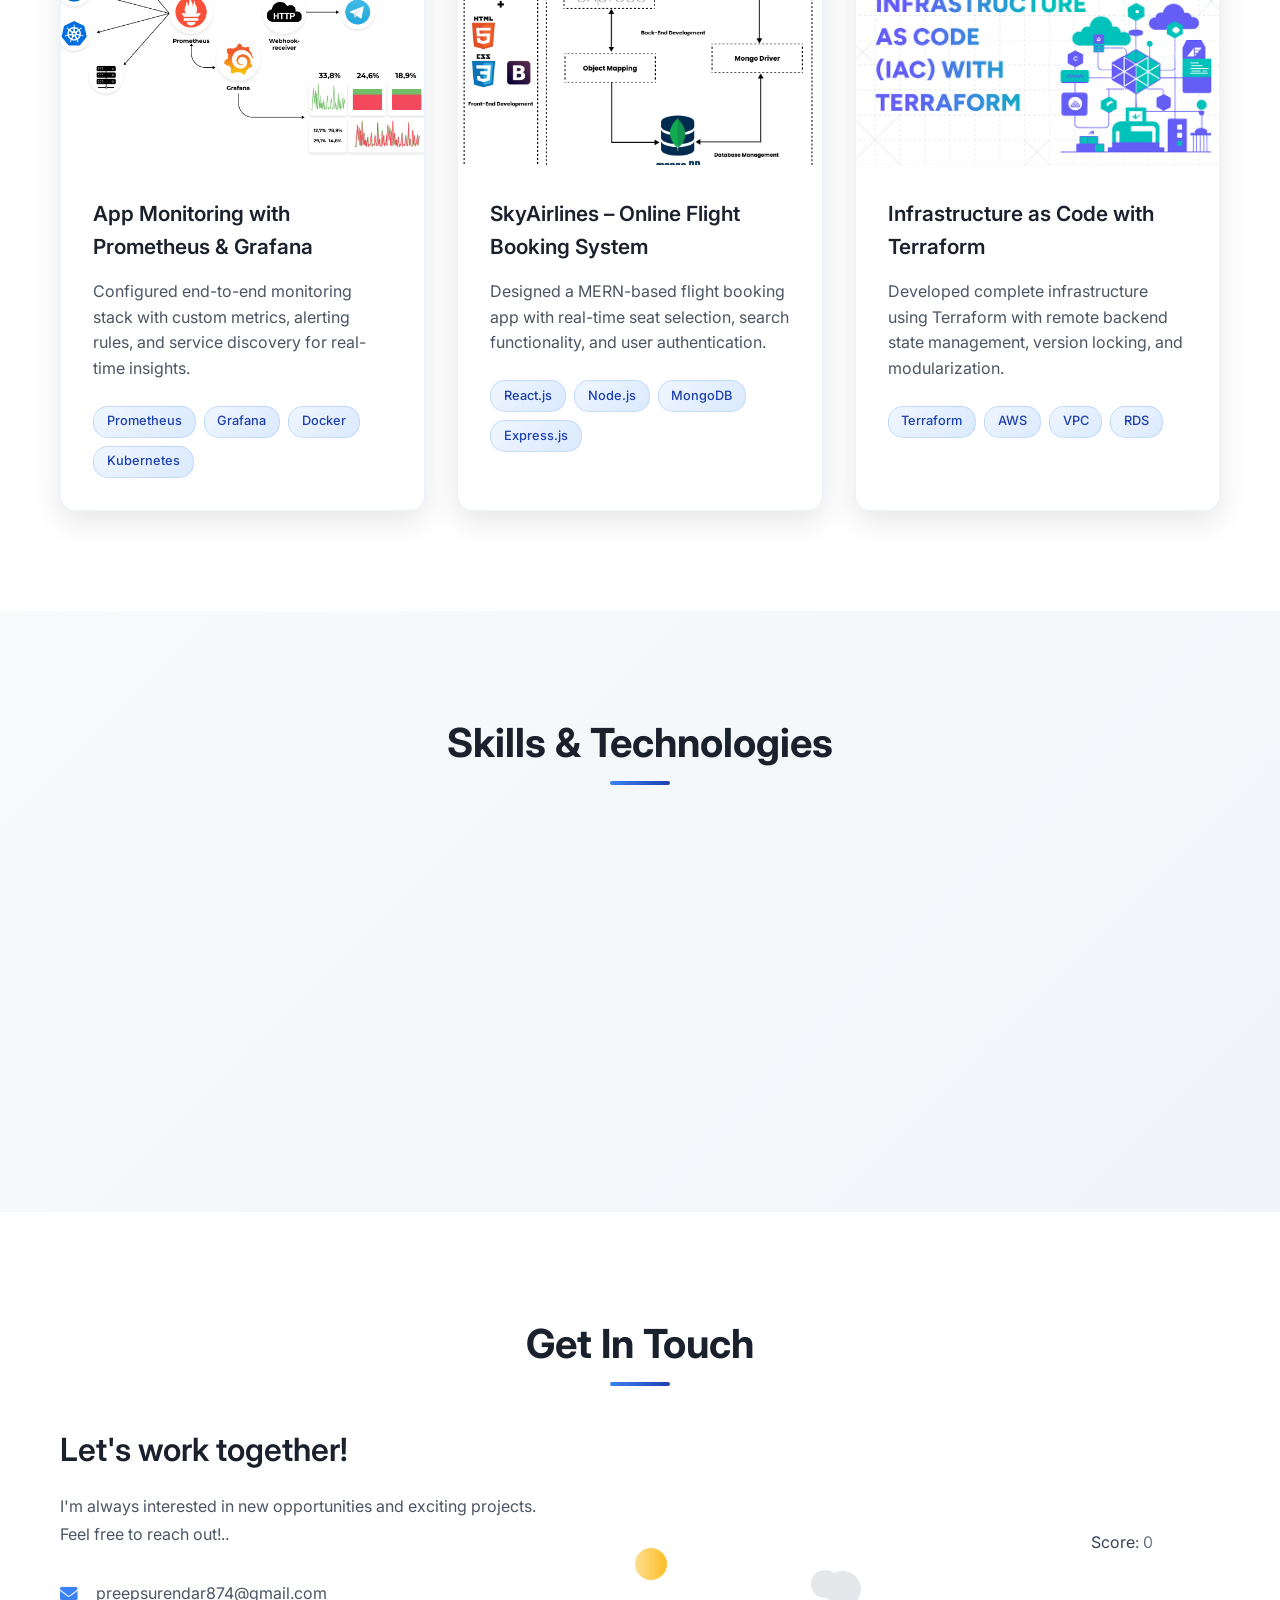
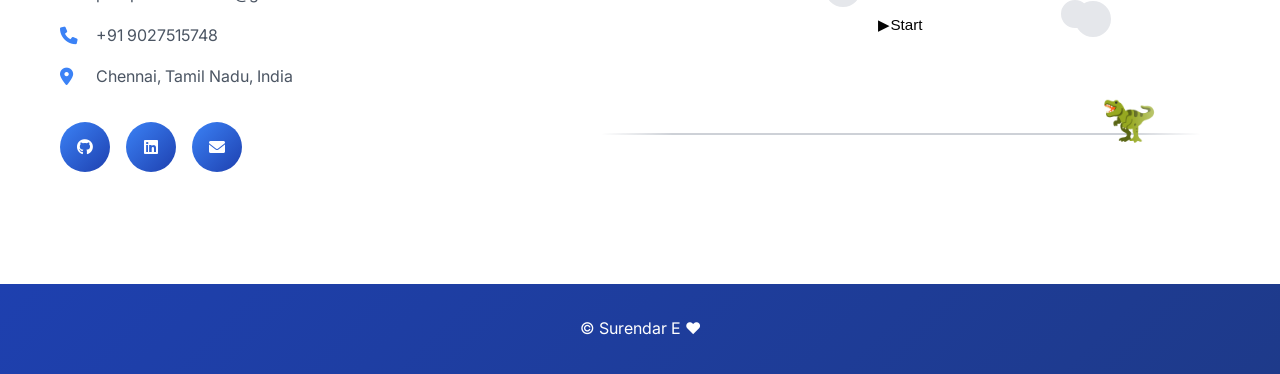
==== commit 405ca60b: "Remove specific skill items from index.html Removed skill items related to System Monitoring, Shell " ====
--- a/index.html
+++ b/index.html
@@ -340,9 +340,6 @@
                         <span class="skill-item">DHCP</span>
                         <span class="skill-item">Routing</span>
                         <span class="skill-item">Network Troubleshooting</span>
-                        <span class="skill-item">System Monitoring</span>
-                        <span class="skill-item">Shell Scripting</span>
-                        <span class="skill-item">Process Management</span>
                     </div>
                 </div>
                 <div class="skill-category">
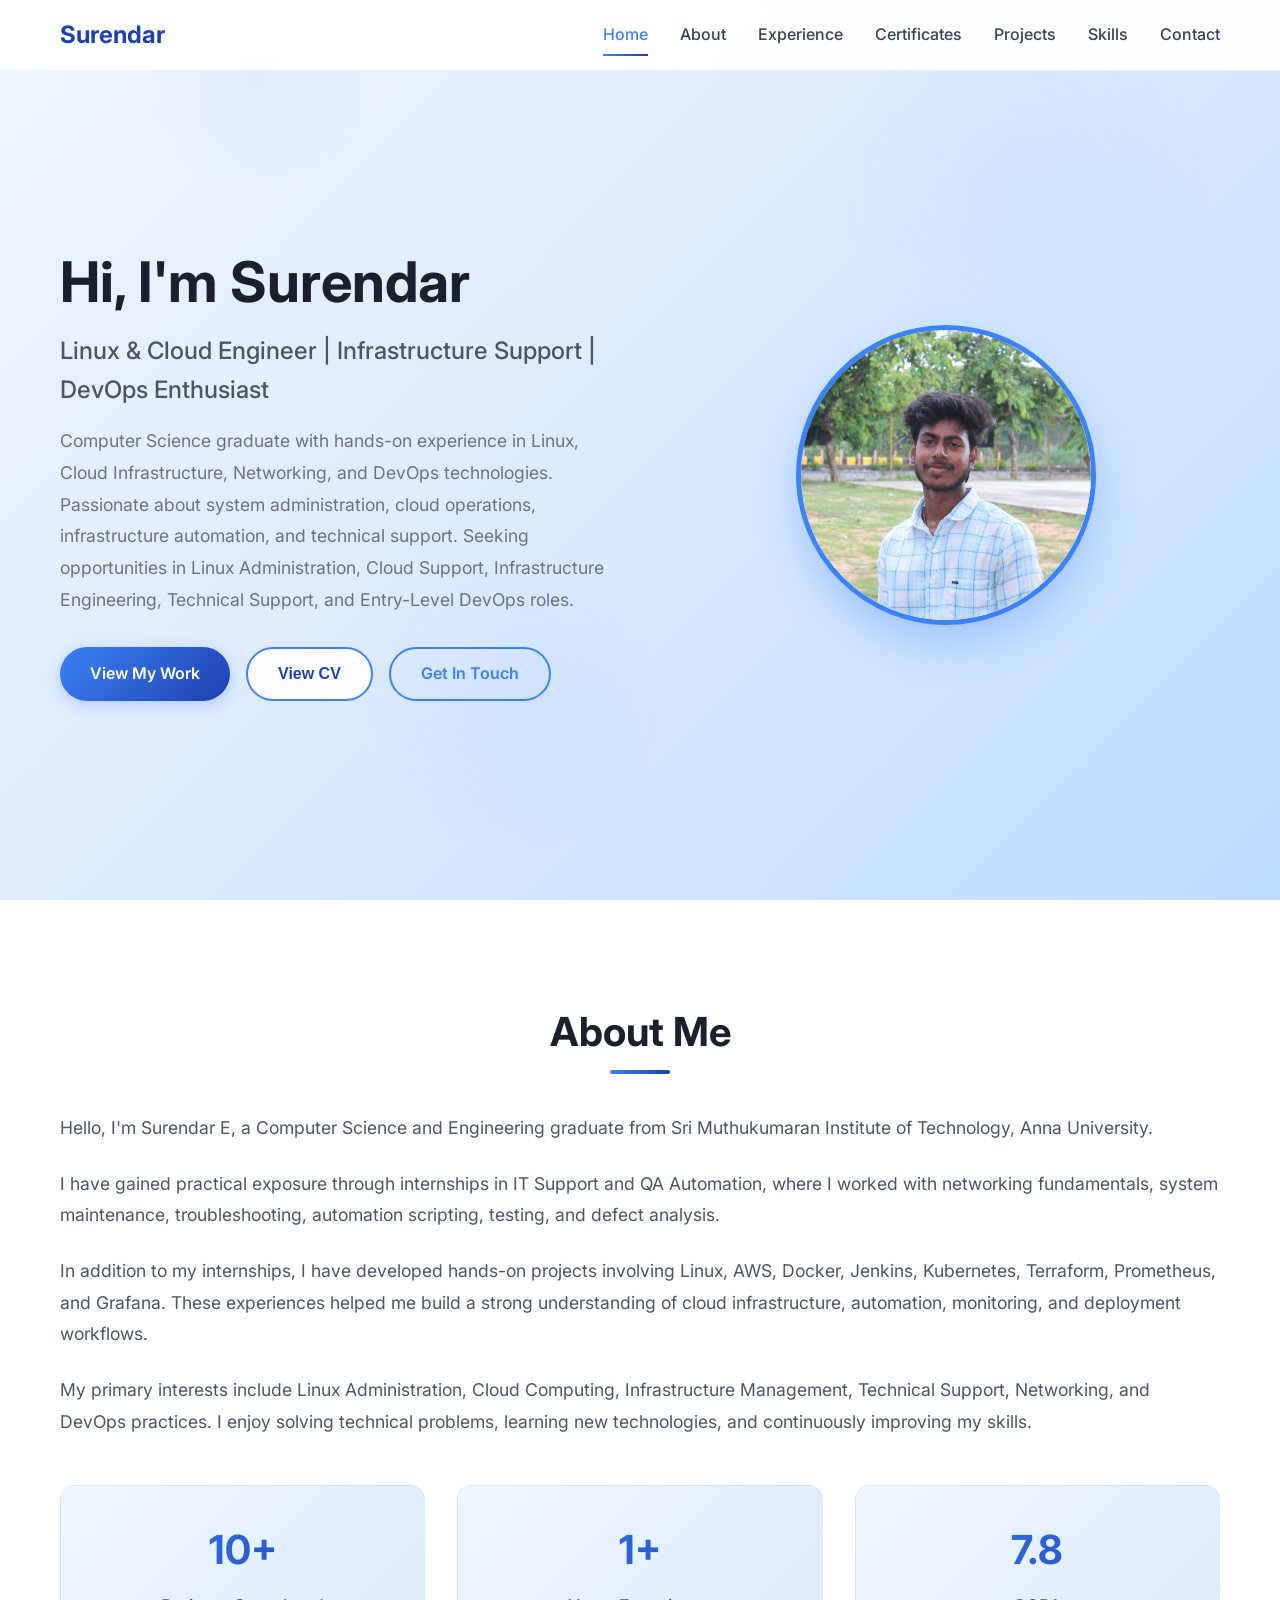
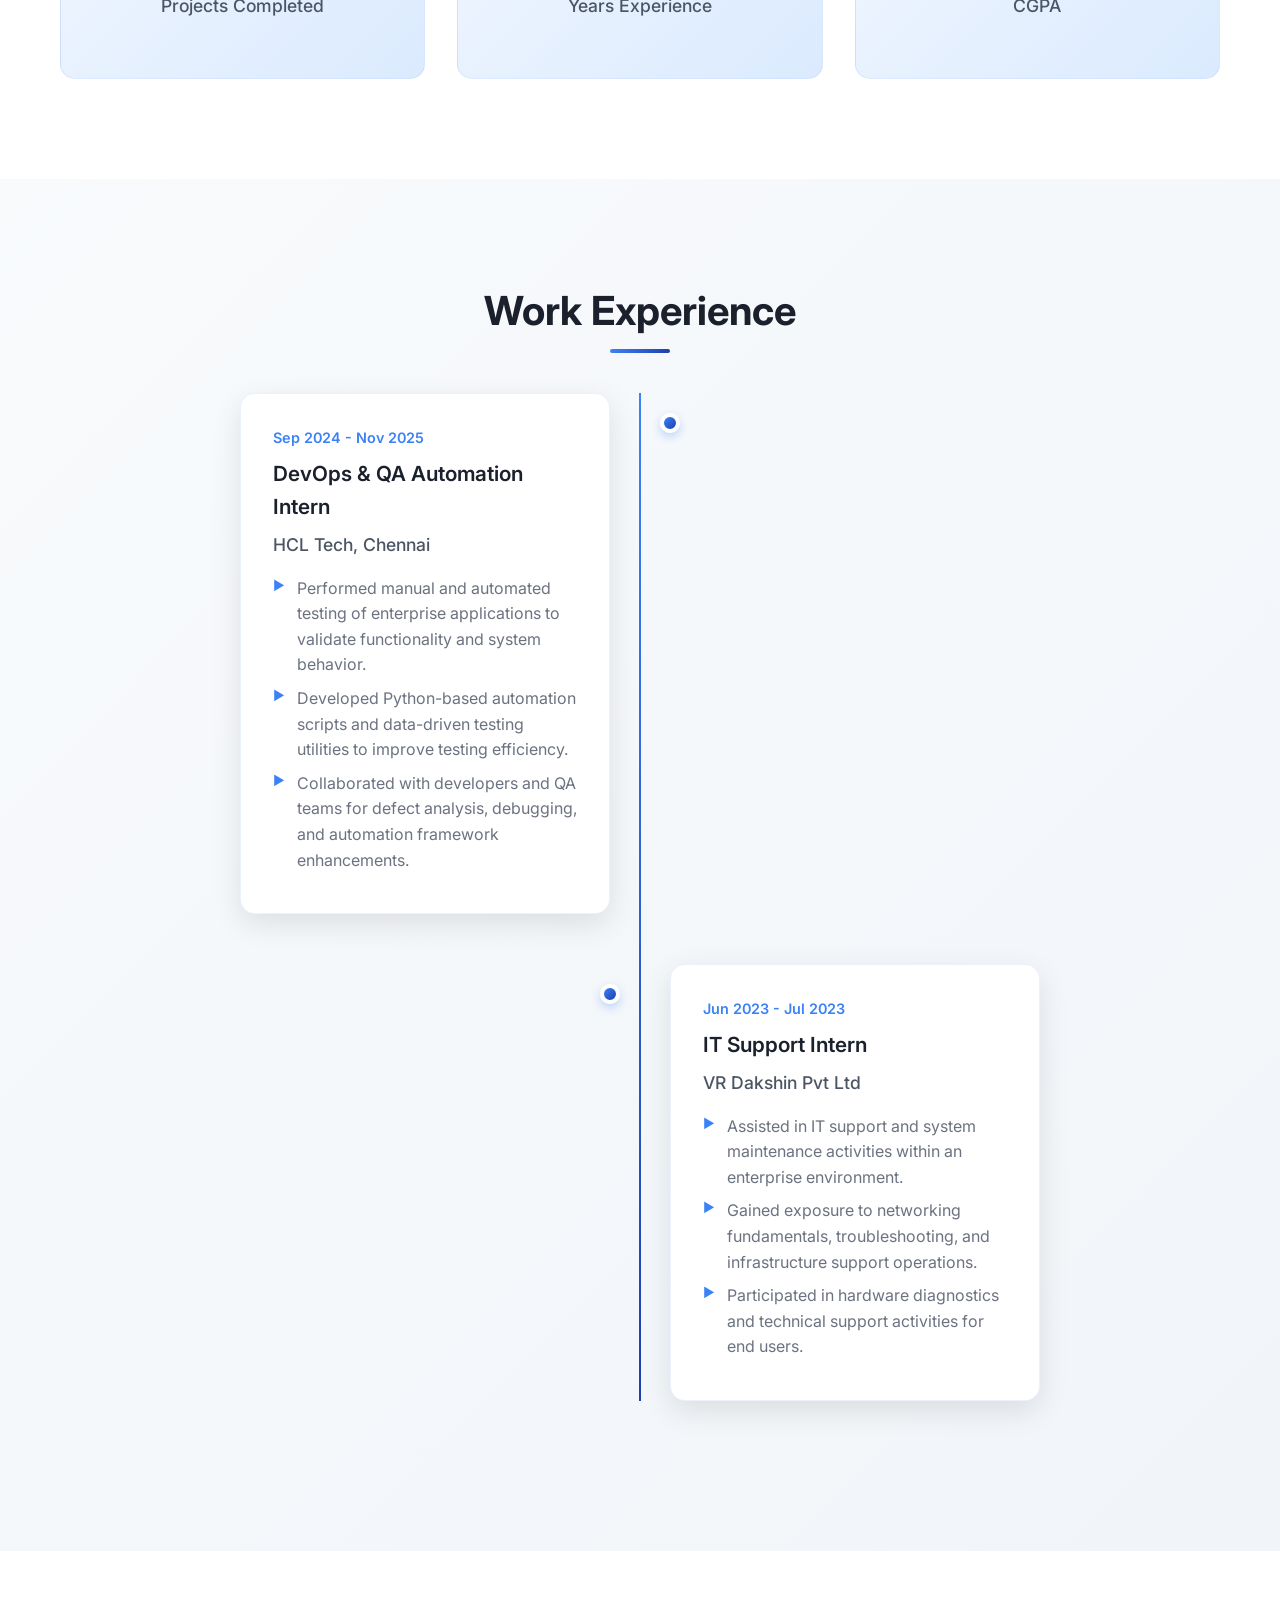
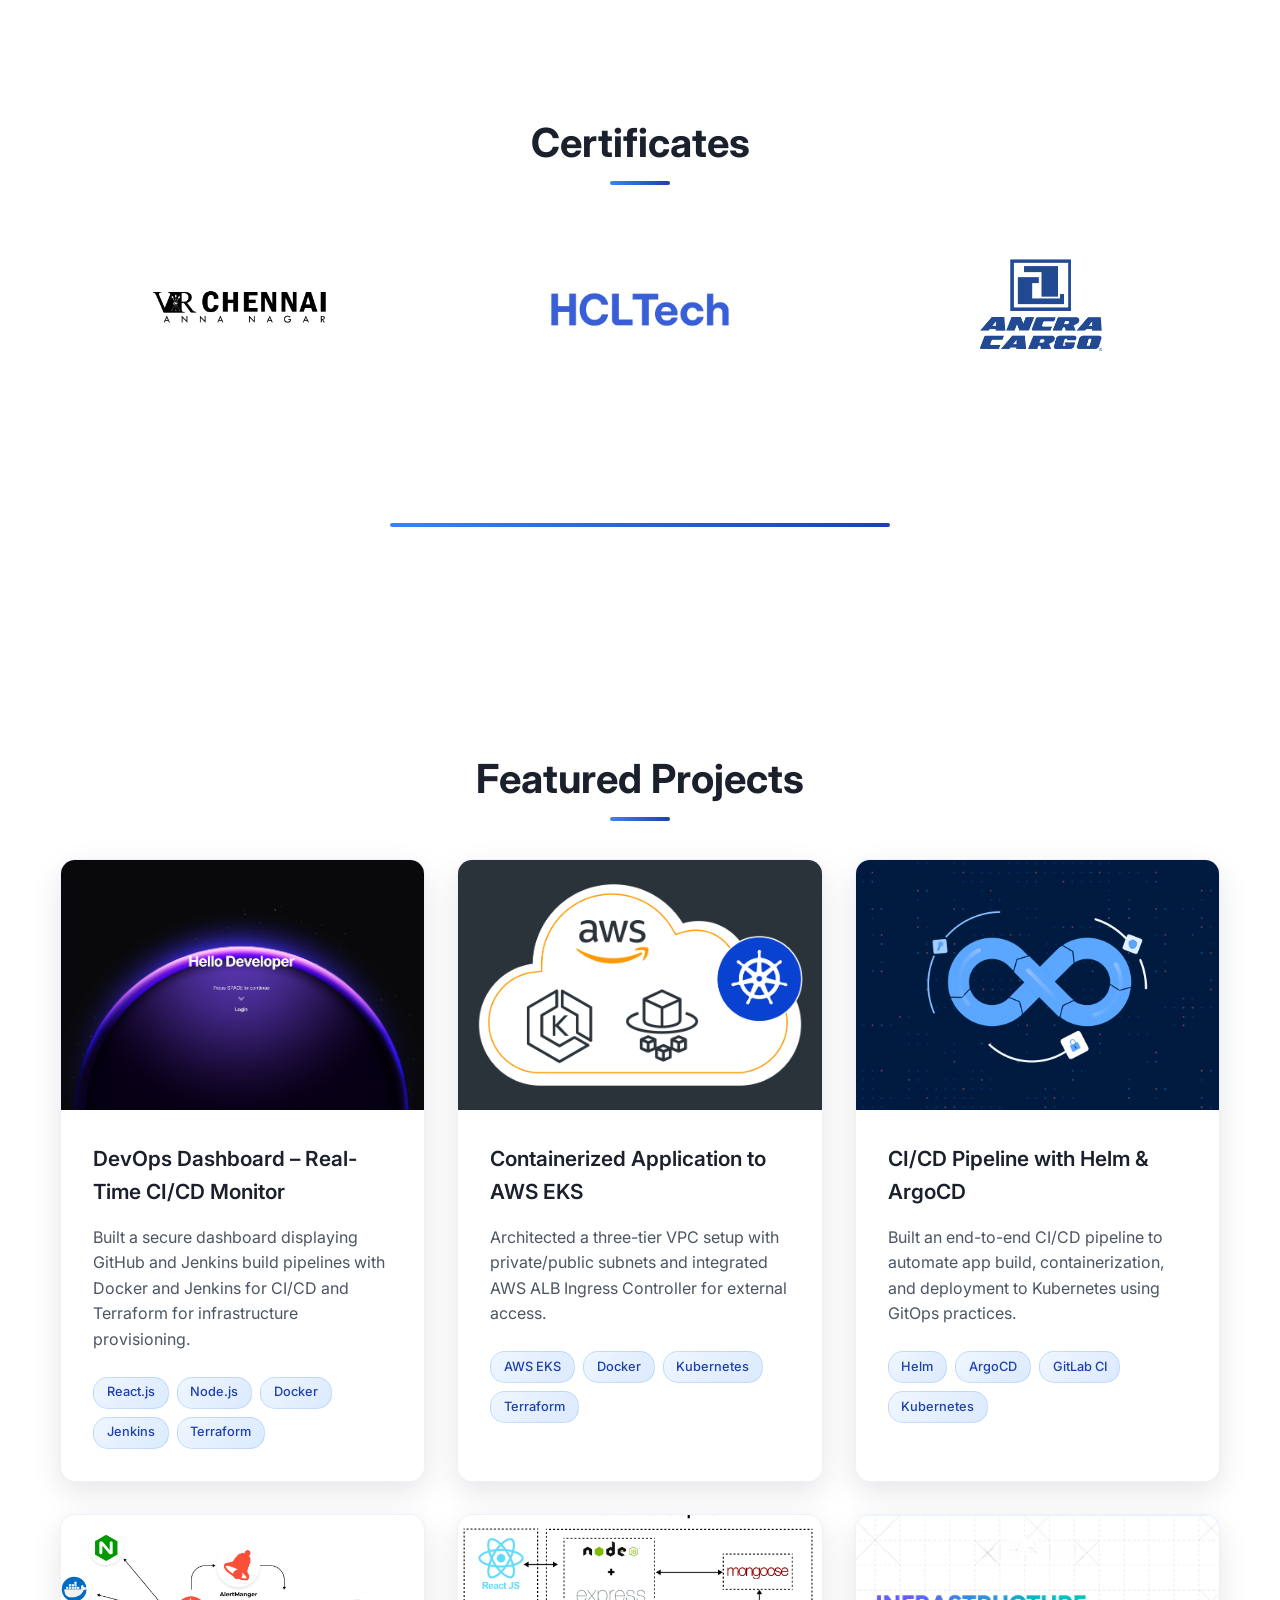
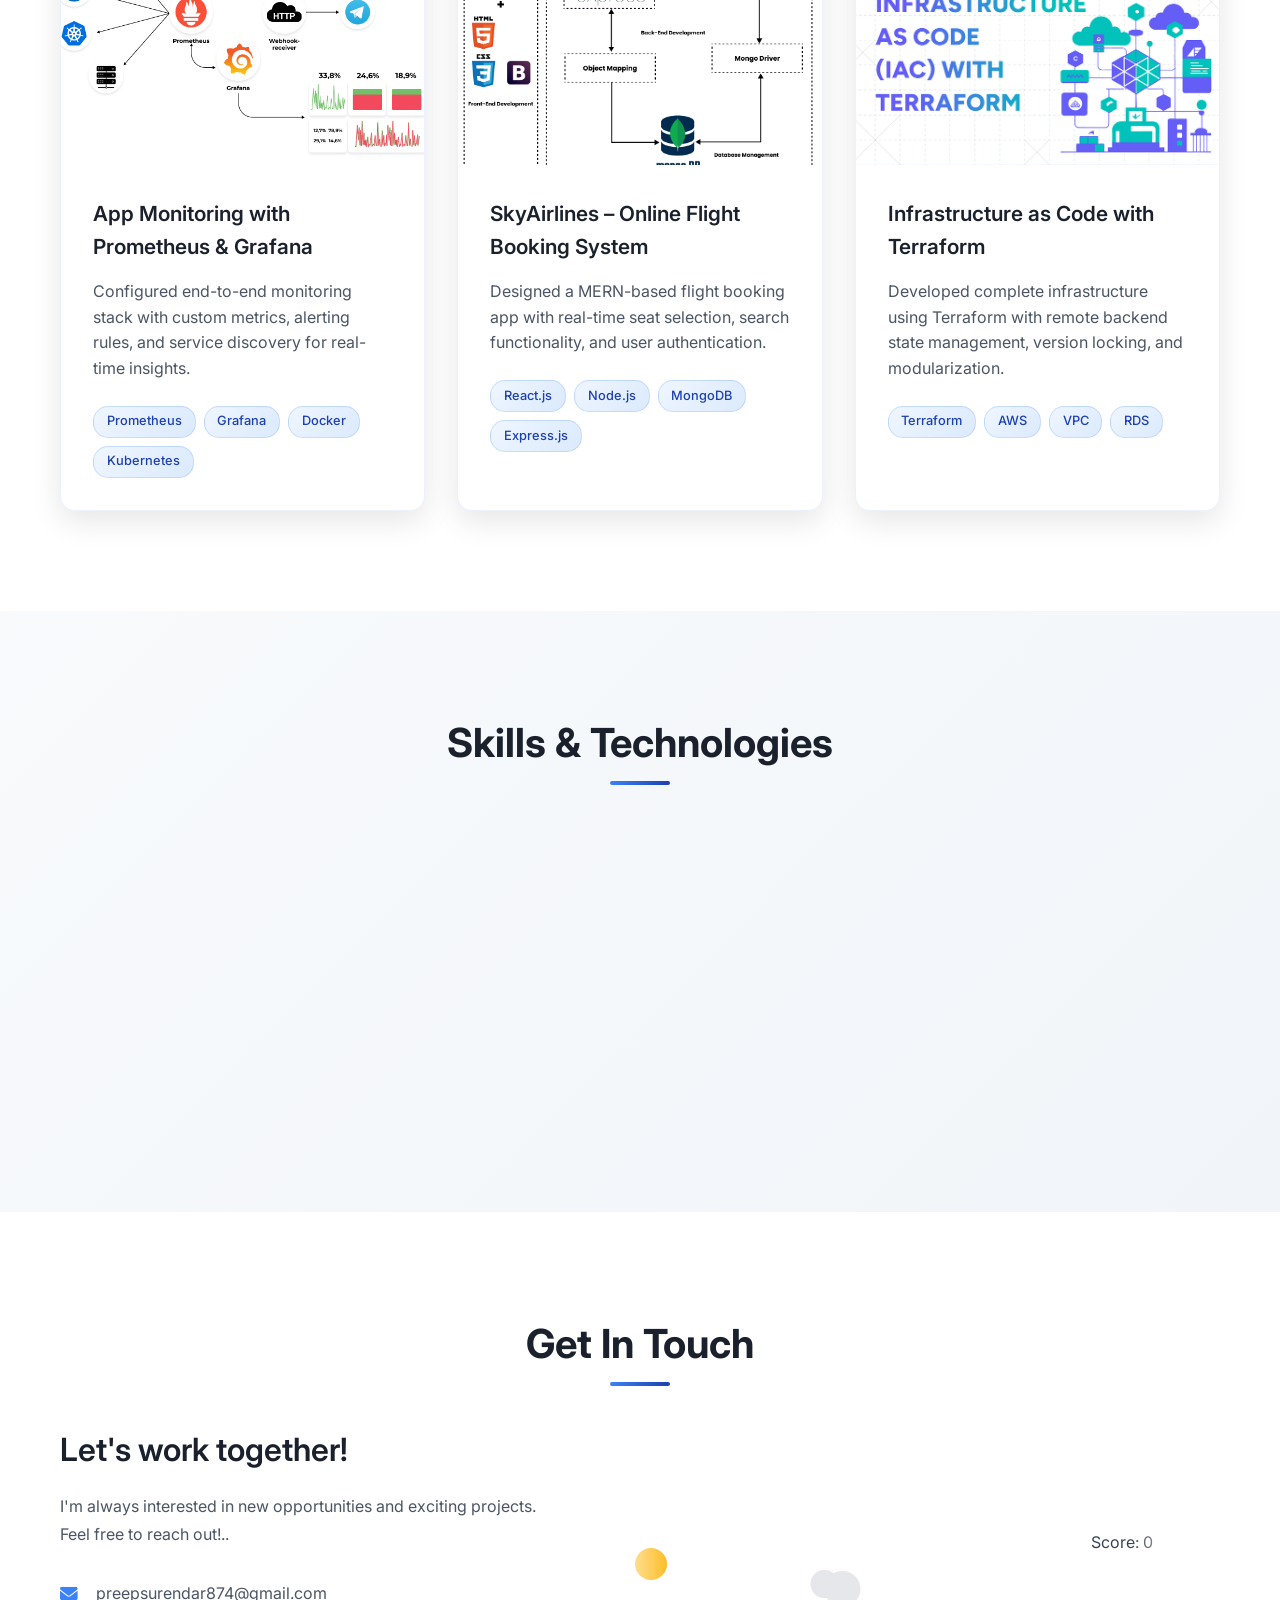
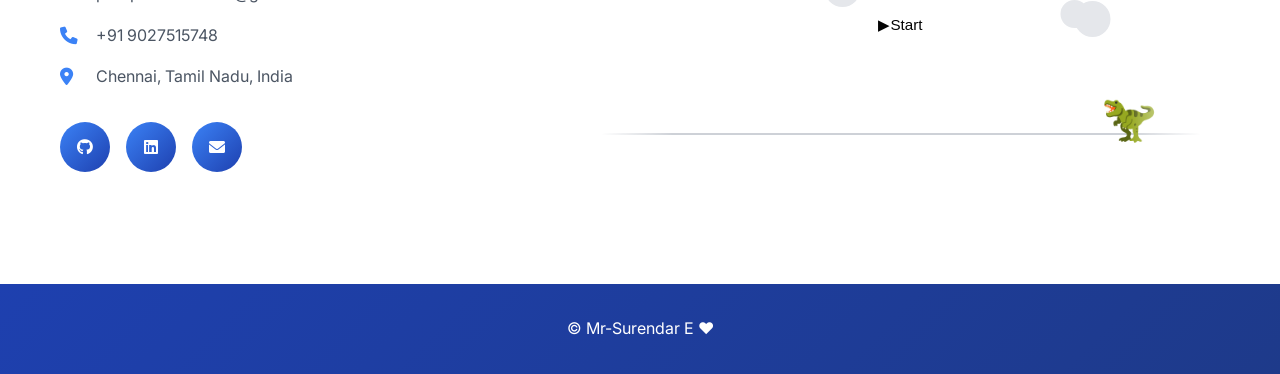
==== commit 321b7bdf: "Update footer copyright name to Mr-Surendar E" ====
--- a/index.html
+++ b/index.html
@@ -404,7 +404,7 @@
     <!-- Footer -->
     <footer class="footer">
         <div class="container">
-            <p>&copy; Surendar E ❤︎ </p>
+            <p>&copy; Mr-Surendar E ❤︎ </p>
         </div>
     </footer>
 
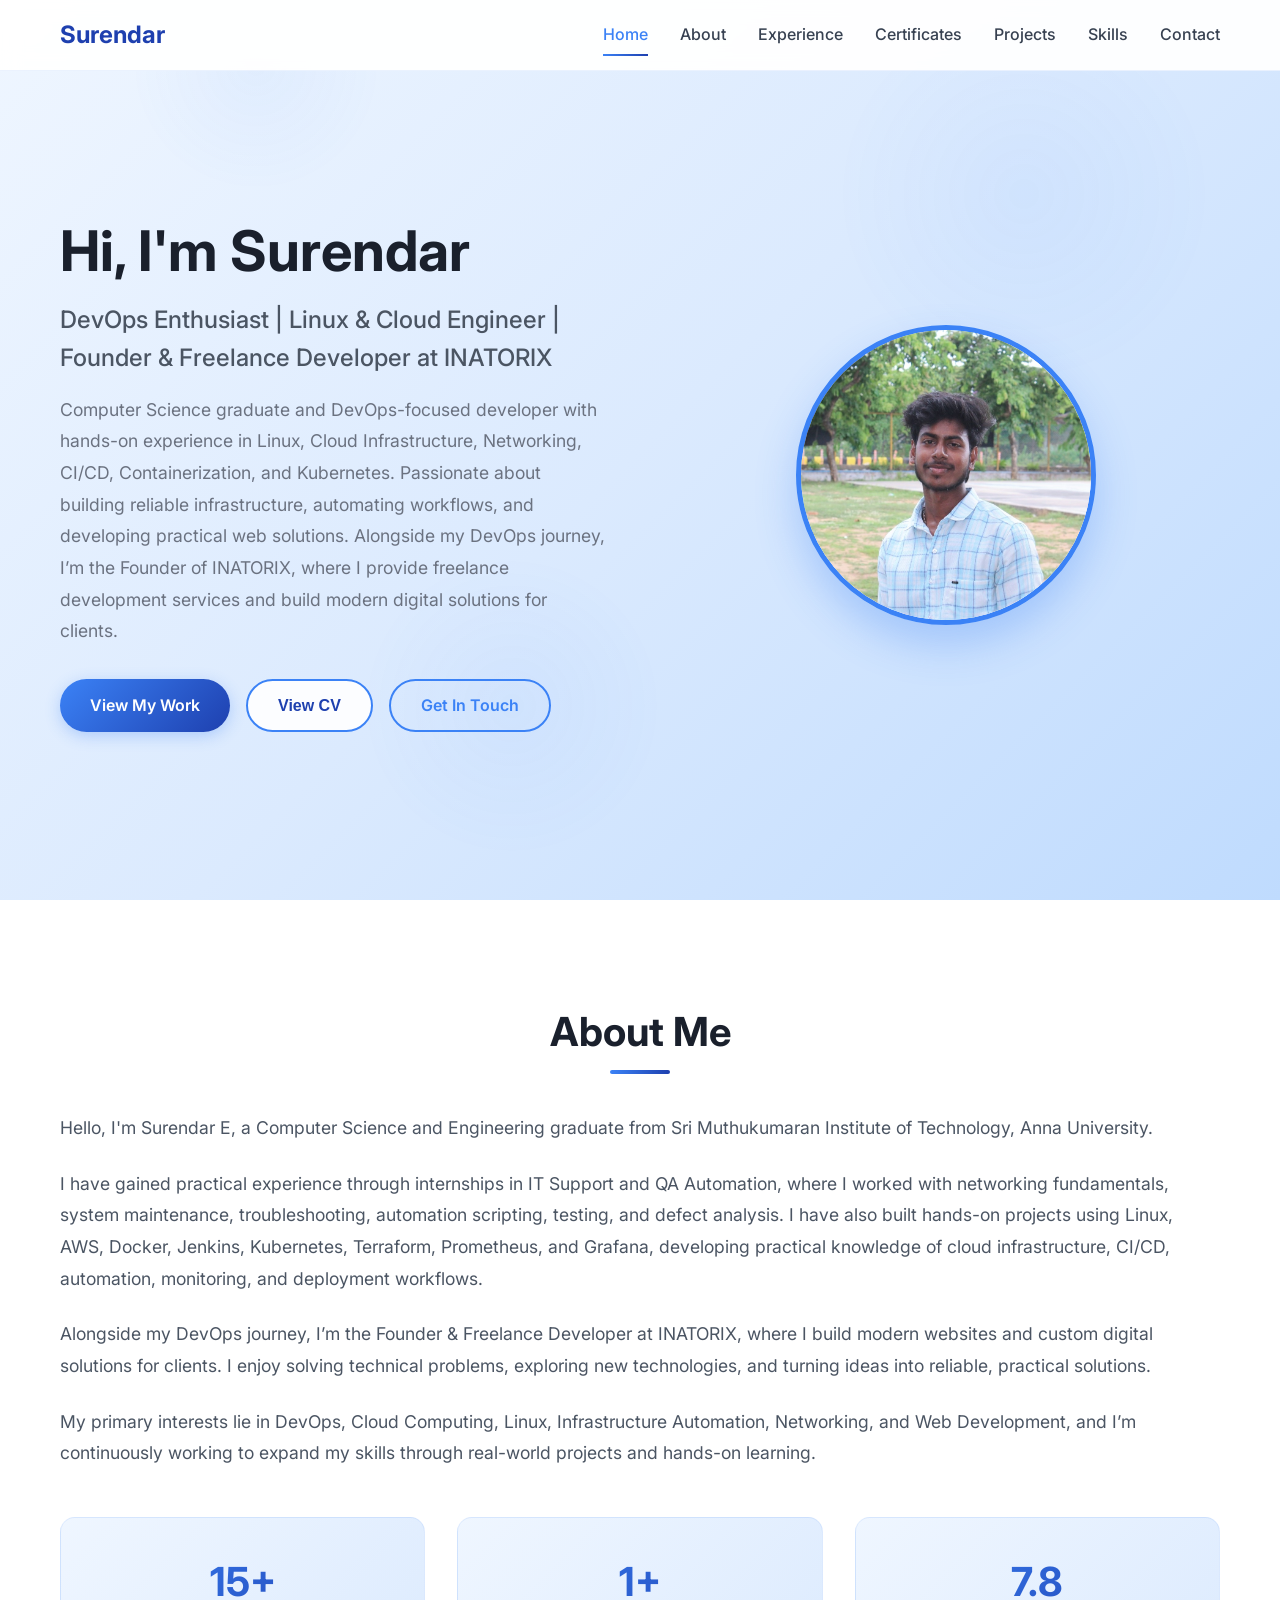
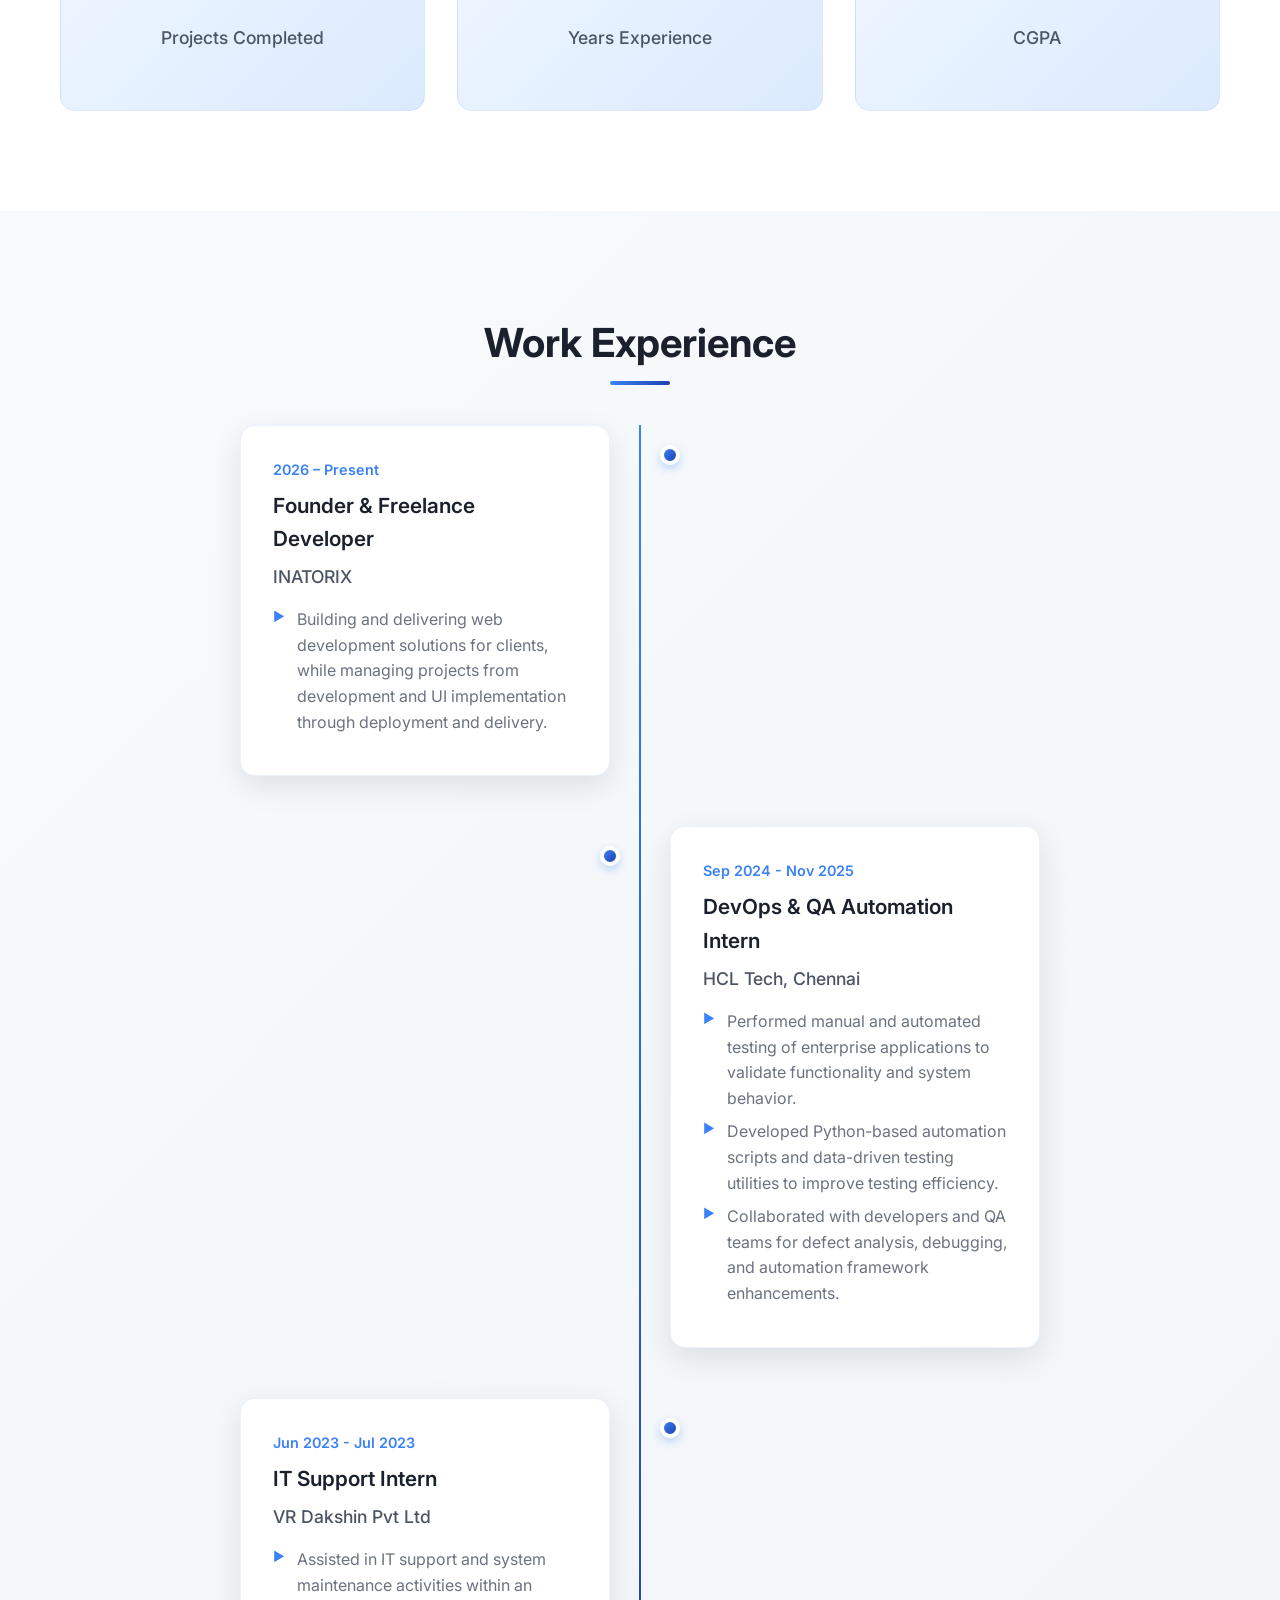
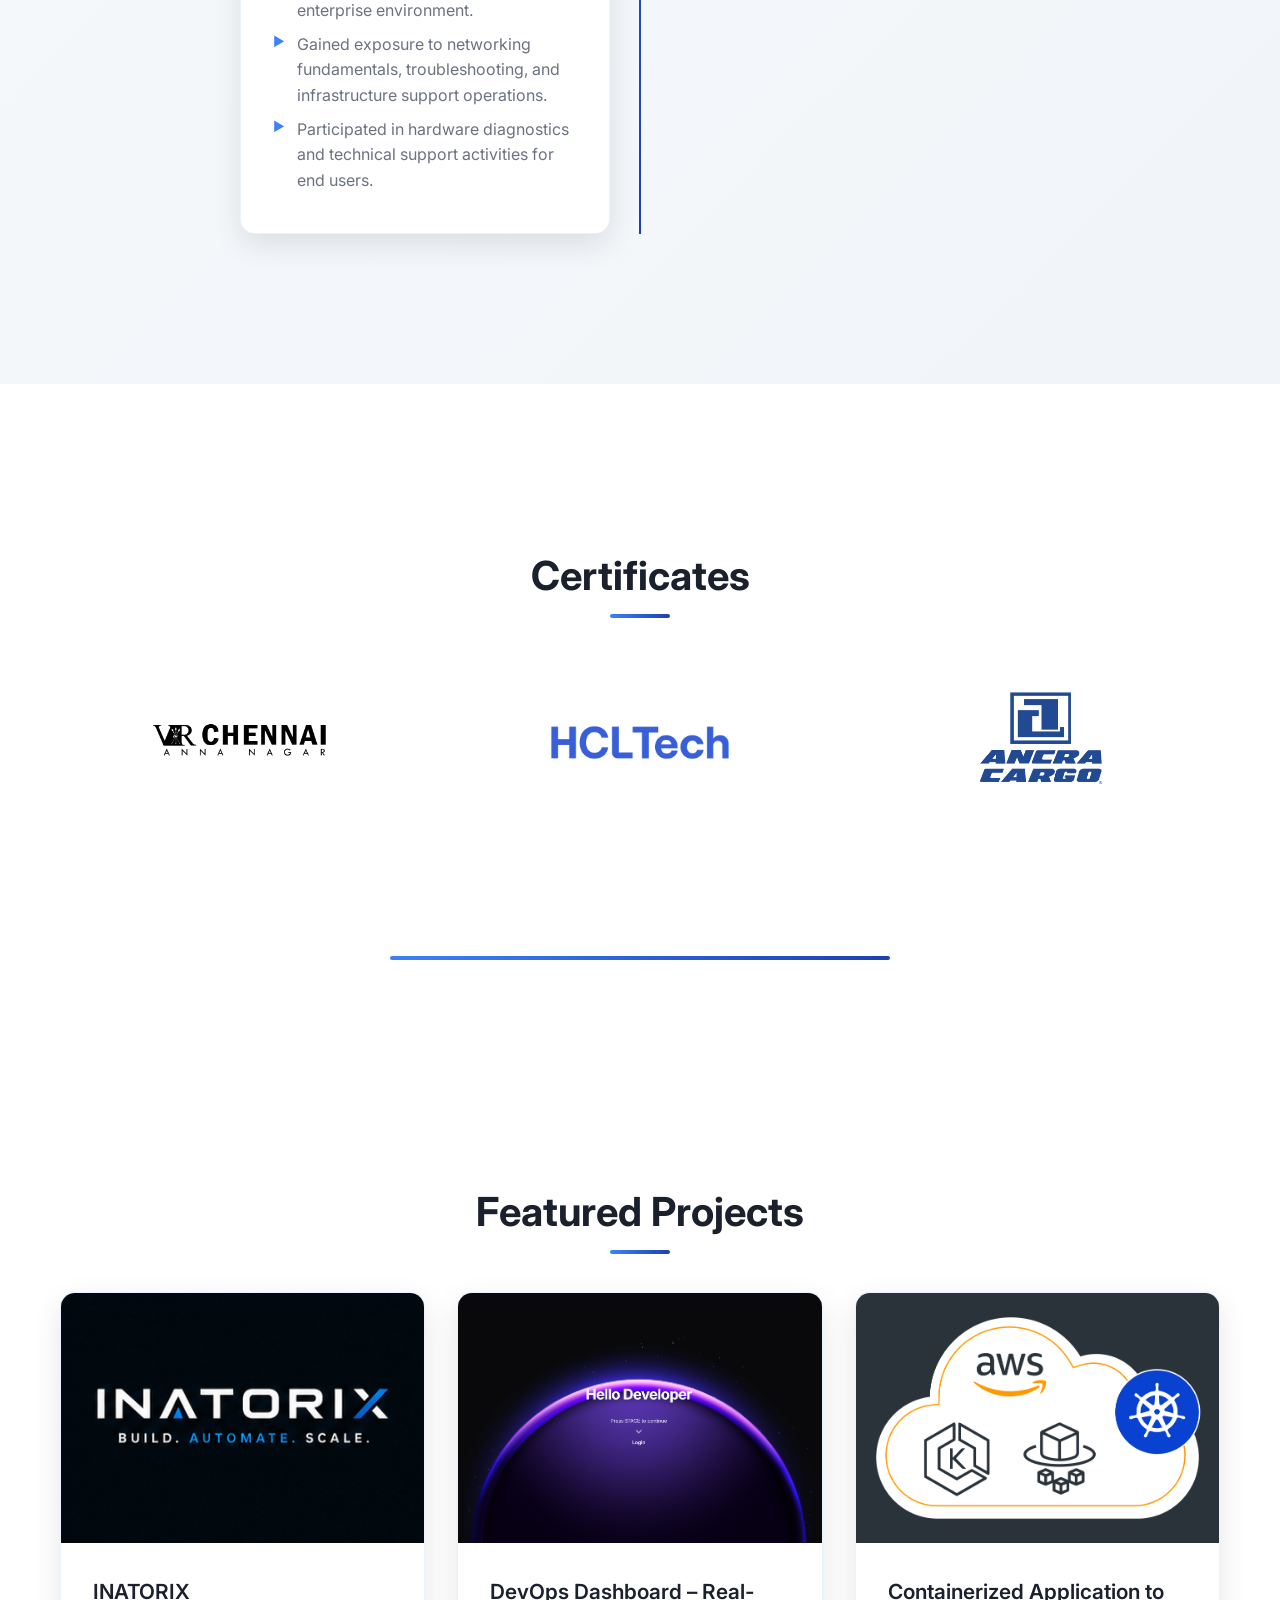
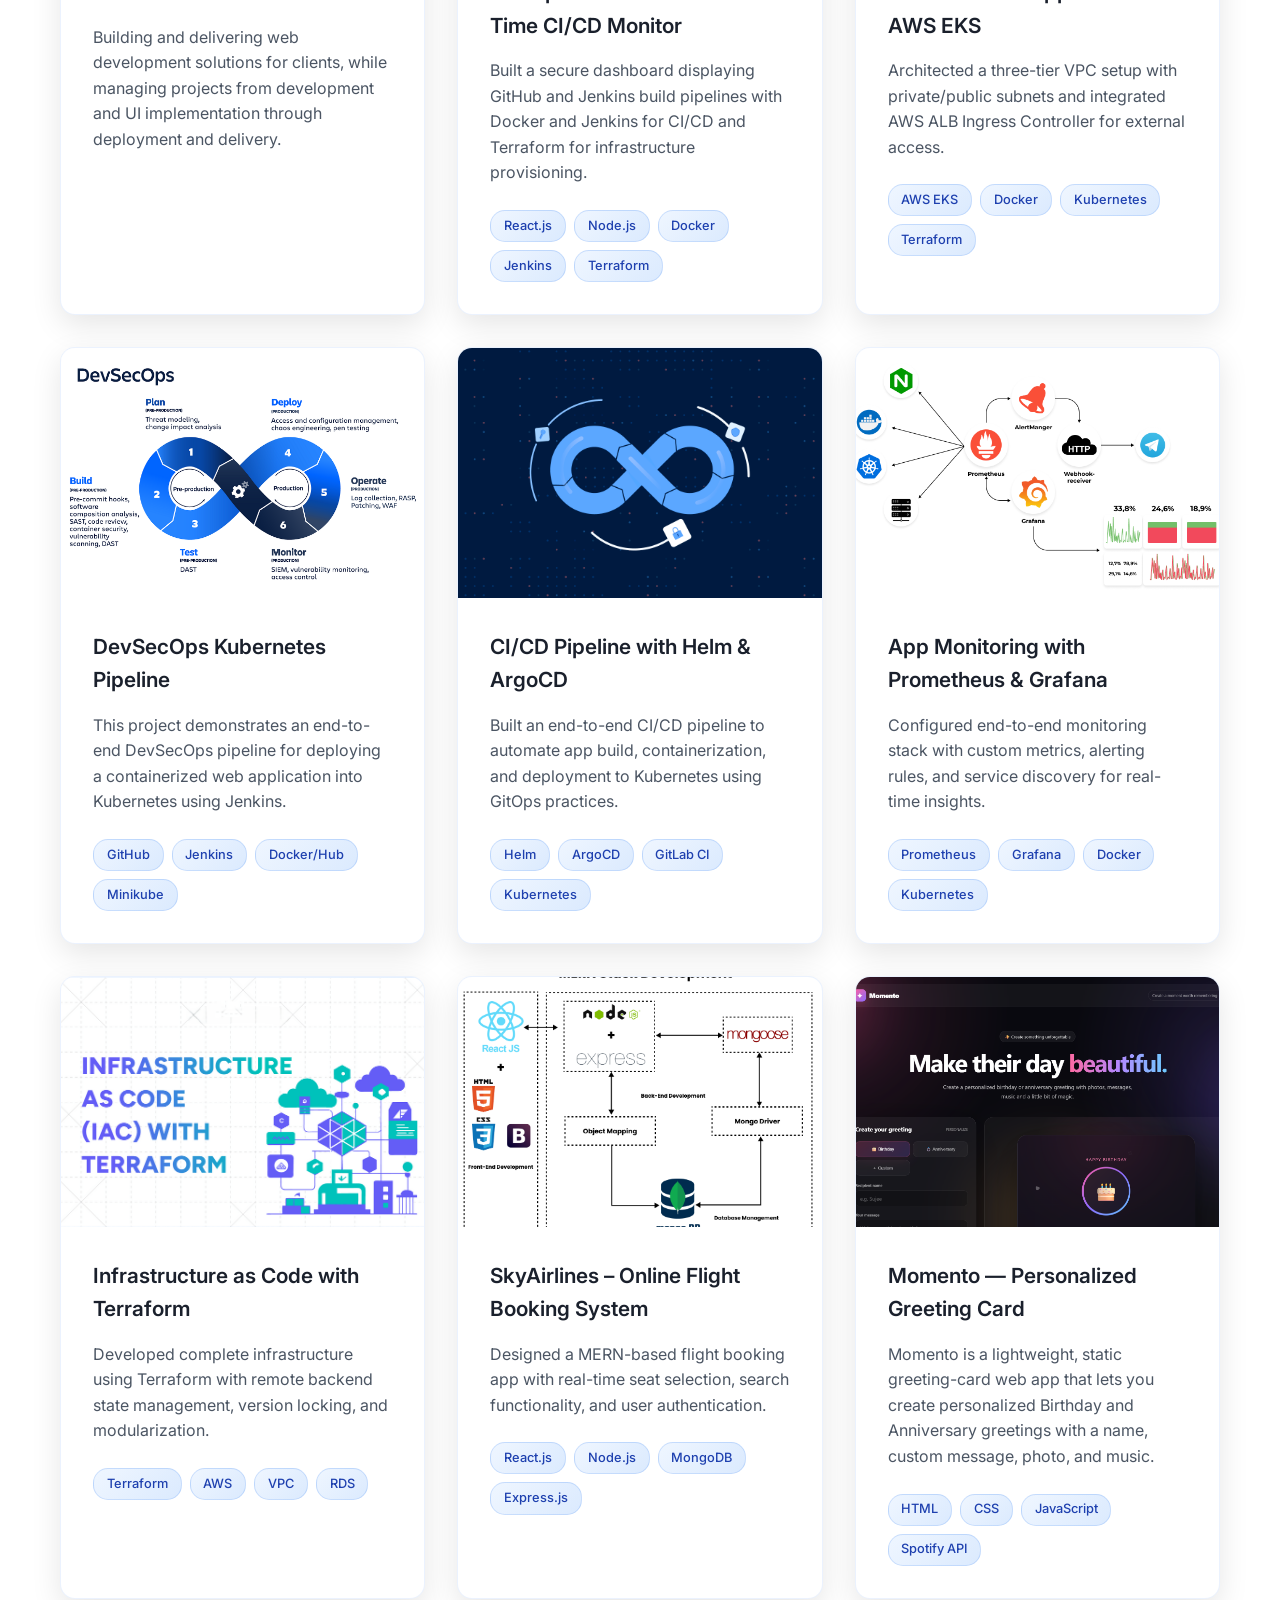
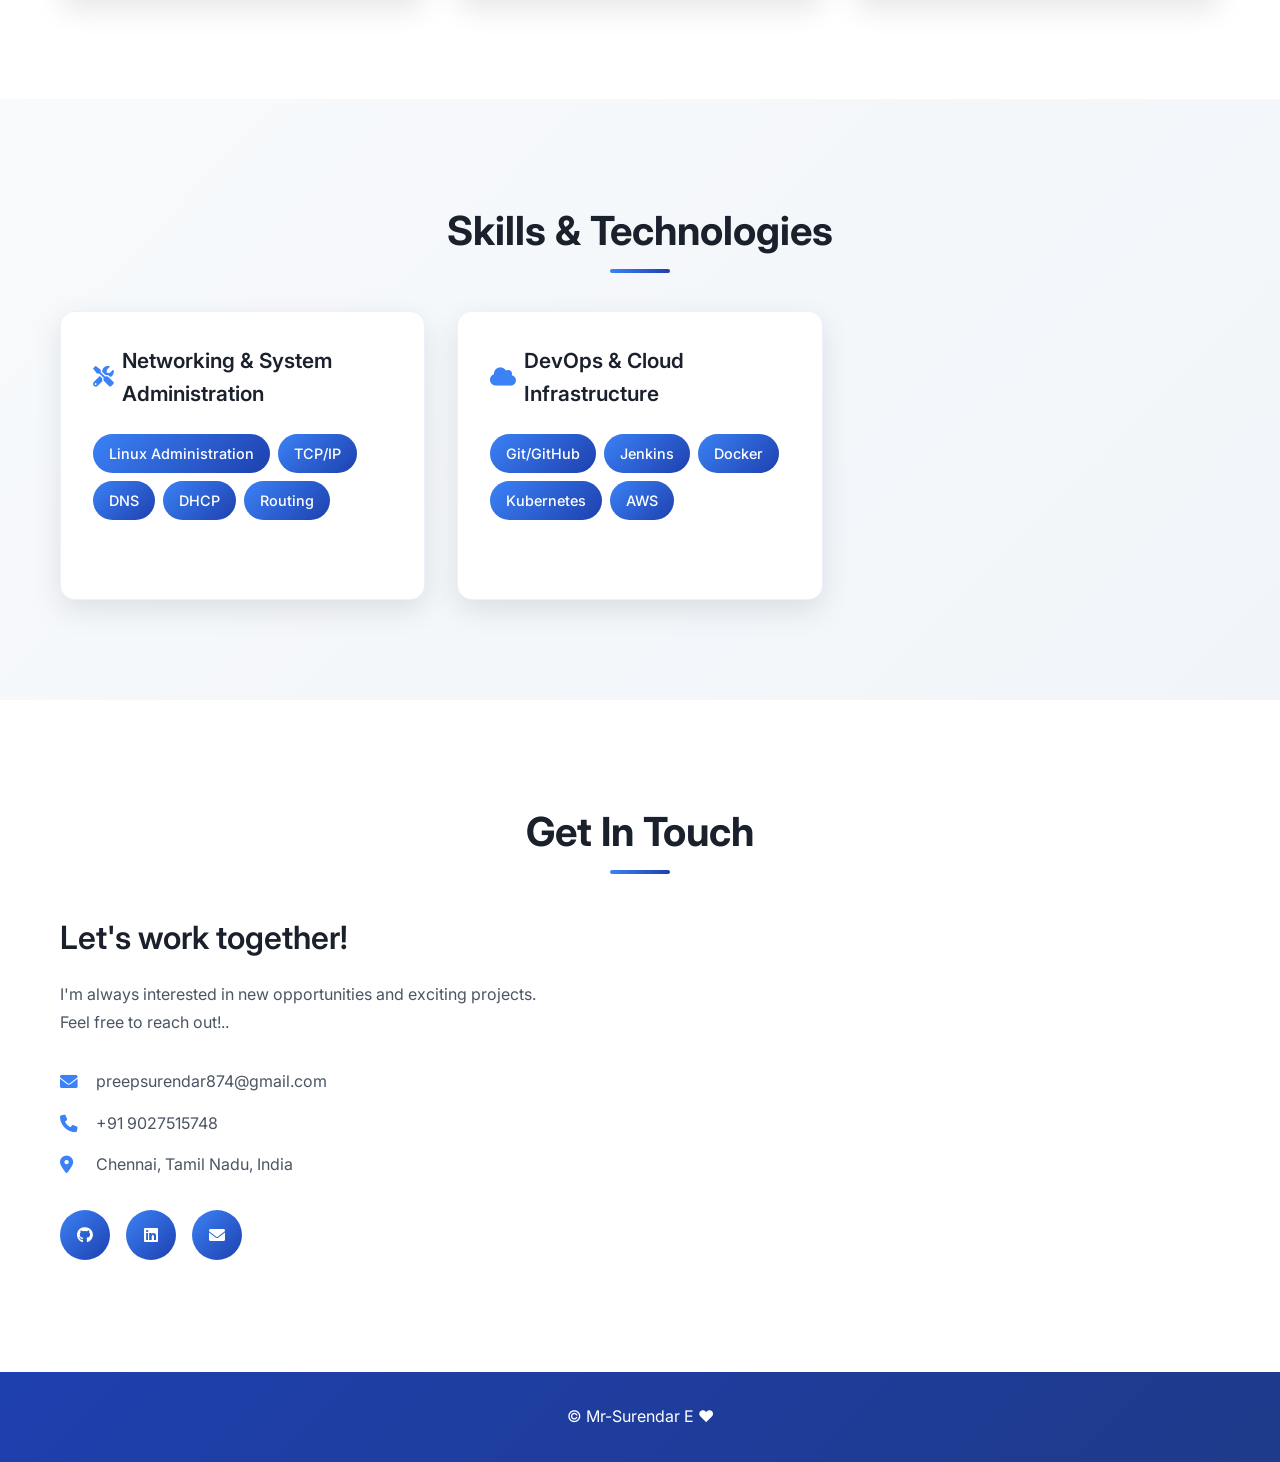
==== commit 17075c6b: "Inatorix Update" ====
--- a/index.html
+++ b/index.html
@@ -40,11 +40,11 @@
                 <h1 class="hero-title">
                     Hi, I'm <span class="highlight">Surendar </span>
                 </h1>
-                <p class="hero-subtitle">Linux & Cloud Engineer | Infrastructure Support | DevOps Enthusiast</p>
+                <p class="hero-subtitle">DevOps Enthusiast | Linux & Cloud Engineer | Founder & Freelance Developer at INATORIX</p>
                 <p class="hero-description">
-                    Computer Science graduate with hands-on experience in Linux, Cloud Infrastructure, 
-                    Networking, and DevOps technologies. Passionate about system administration, cloud operations, infrastructure automation, and technical support. 
-                    Seeking opportunities in Linux Administration, Cloud Support, Infrastructure Engineering, Technical Support, and Entry-Level DevOps roles. 
+                    Computer Science graduate and DevOps-focused developer with hands-on experience in Linux, Cloud Infrastructure, Networking, CI/CD, Containerization, and Kubernetes. 
+                    Passionate about building reliable infrastructure, automating workflows, and developing practical web solutions. Alongside my DevOps journey, 
+                    I’m the Founder of INATORIX, where I provide freelance development services and build modern digital solutions for clients. 
                     
                 </p>
                 <div class="hero-buttons">
@@ -73,18 +73,18 @@
                     Hello, I'm Surendar E, a Computer Science and Engineering graduate from Sri Muthukumaran Institute of Technology, Anna University.
                    </p>
                    <p>
-                   I have gained practical exposure through internships in IT Support and QA Automation, where I worked with networking fundamentals, system maintenance, troubleshooting, automation scripting, testing, and defect analysis.
+                   I have gained practical experience through internships in IT Support and QA Automation, where I worked with networking fundamentals, system maintenance, troubleshooting, automation scripting, testing, and defect analysis. I have also built hands-on projects using Linux, AWS, Docker, Jenkins, Kubernetes, Terraform, Prometheus, and Grafana, developing practical knowledge of cloud infrastructure, CI/CD, automation, monitoring, and deployment workflows.
                   </p>
                   <p>
-                  In addition to my internships, I have developed hands-on projects involving Linux, AWS, Docker, Jenkins, Kubernetes, Terraform, Prometheus, and Grafana. These experiences helped me build a strong understanding of cloud infrastructure, automation, monitoring, and deployment workflows.
+                  Alongside my DevOps journey, I’m the Founder & Freelance Developer at INATORIX, where I build modern websites and custom digital solutions for clients. I enjoy solving technical problems, exploring new technologies, and turning ideas into reliable, practical solutions.
                   </p>
                  <p>
-                 My primary interests include Linux Administration, Cloud Computing, Infrastructure Management, Technical Support, Networking, and DevOps practices. I enjoy solving technical problems, learning new technologies, and continuously improving my skills.
+                 My primary interests lie in DevOps, Cloud Computing, Linux, Infrastructure Automation, Networking, and Web Development, and I’m continuously working to expand my skills through real-world projects and hands-on learning.
                  </p>
 
                     <div class="about-stats">
                         <div class="stat">
-                            <h3>10+</h3>
+                            <h3>15+</h3>
                             <p>Projects Completed</p>
                         </div>
                         <div class="stat">
@@ -106,6 +106,18 @@
         <div class="container">
             <h2 class="section-title">Work Experience</h2>
             <div class="timeline">
+                <div class="timeline-item">
+                    <div class="timeline-dot"></div>
+                    <div class="timeline-content">
+                        <div class="timeline-date">2026 – Present</div>
+                        <h3>Founder & Freelance Developer</h3>
+                        <h4>INATORIX</h4>
+                        <ul>
+                            <li>Building and delivering web development solutions for clients, while managing projects from development and UI implementation through deployment and delivery.</li>
+                            
+                        </ul>
+                    </div>
+                </div>
                 <div class="timeline-item">
                     <div class="timeline-dot"></div>
                     <div class="timeline-content">
@@ -192,6 +204,23 @@
             <div class="projects-grid">
                 <div class="project-card">
                     <div class="project-image">
+                        <img src="files/inatorix.png" alt="INATORIX">
+                        <div class="project-overlay">
+                            <div class="project-links">
+                                <a href="https://github.com/Mr-Surendar" class="project-link" target="_blank"><i class="fab fa-github"></i></a>
+                                <a href="#" class="project-link"><i class="fas fa-external-link-alt"></i></a>
+                            </div>
+                        </div>
+                    </div>
+                    <div class="project-content">
+                        <h3>INATORIX</h3>
+                        <p>Building and delivering web development solutions for clients, while managing projects from development and UI implementation through deployment and delivery.</p>
+                        <div class="project-tech">
+                        </div>
+                    </div>
+                </div>
+                <div class="project-card">
+                    <div class="project-image">
                         <img src="files/devops-dashboard.png" alt="DevOps Dashboard">
                         <div class="project-overlay">
                             <div class="project-links">
@@ -237,6 +266,28 @@
 
                 <div class="project-card">
                     <div class="project-image">
+                        <img src="files/kubecalc.png" alt="Kubecalc Project">
+                        <div class="project-overlay">
+                            <div class="project-links">
+                                <a href="https://github.com/Mr-Surendar/kubecalc.git" class="project-link" target="_blank"><i class="fab fa-github"></i></a>
+                                <a href="#" class="project-link"><i class="fas fa-external-link-alt"></i></a>
+                            </div>
+                        </div>
+                    </div>
+                    <div class="project-content">
+                        <h3>DevSecOps Kubernetes Pipeline</h3>
+                        <p>This project demonstrates an end-to-end DevSecOps pipeline for deploying a containerized web application into Kubernetes using Jenkins.</p>
+                        <div class="project-tech">
+                            <span>GitHub</span>
+                            <span>Jenkins</span>
+                            <span>Docker/Hub</span>
+                            <span>Minikube</span>
+                        </div>
+                    </div>
+                </div>
+
+                <div class="project-card">
+                    <div class="project-image">
                         <img src="files/cicd-pipeline.png" alt="CI/CD Pipeline">
                         <div class="project-overlay">
                             <div class="project-links">
@@ -281,6 +332,27 @@
 
                 <div class="project-card">
                     <div class="project-image">
+                        <img src="files/infrastructure.png" alt="Infrastructure as Code">
+                        <div class="project-overlay">
+                            <div class="project-links">
+                                <a href="https://github.com/Mr-Surendar/Infrastructure-as-Code-with-Terraform.git" class="project-link" target="_blank"><i class="fab fa-github"></i></a>
+                                <a href="#" class="project-link"><i class="fas fa-external-link-alt"></i></a>
+                            </div>
+                        </div>
+                    </div>
+                    <div class="project-content">
+                        <h3>Infrastructure as Code with Terraform</h3>
+                        <p>Developed complete infrastructure using Terraform with remote backend state management, version locking, and modularization.</p>
+                        <div class="project-tech">
+                            <span>Terraform</span>
+                            <span>AWS</span>
+                            <span>VPC</span>
+                            <span>RDS</span>
+                        </div>
+                    </div>
+                </div>
+                                <div class="project-card">
+                    <div class="project-image">
                         <img src="files/skyairlines.png" alt="SkyAirlines">
                         <div class="project-overlay">
                             <div class="project-links">
@@ -300,25 +372,24 @@
                         </div>
                     </div>
                 </div>
-
-                <div class="project-card">
-                    <div class="project-image">
-                        <img src="files/infrastructure.png" alt="Infrastructure as Code">
-                        <div class="project-overlay">
-                            <div class="project-links">
-                                <a href="https://github.com/Mr-Surendar/Infrastructure-as-Code-with-Terraform.git" class="project-link" target="_blank"><i class="fab fa-github"></i></a>
-                                <a href="#" class="project-link"><i class="fas fa-external-link-alt"></i></a>
-                            </div>
-                        </div>
-                    </div>
-                    <div class="project-content">
-                        <h3>Infrastructure as Code with Terraform</h3>
-                        <p>Developed complete infrastructure using Terraform with remote backend state management, version locking, and modularization.</p>
-                        <div class="project-tech">
-                            <span>Terraform</span>
-                            <span>AWS</span>
-                            <span>VPC</span>
-                            <span>RDS</span>
+                                <div class="project-card">
+                    <div class="project-image">
+                        <img src="files/momento.png" alt="Momento">
+                        <div class="project-overlay">
+                            <div class="project-links">
+                                <a href="https://github.com/Mr-Surendar/Momento.github.io" class="project-link" target="_blank"><i class="fab fa-github"></i></a>
+                                <a href="#" class="project-link"><i class="fas fa-external-link-alt"></i></a>
+                            </div>
+                        </div>
+                    </div>
+                    <div class="project-content">
+                        <h3>Momento — Personalized Greeting Card</h3>
+                        <p>Momento is a lightweight, static greeting-card web app that lets you create personalized Birthday and Anniversary greetings with a name, custom message, photo, and music.</p>
+                        <div class="project-tech">
+                            <span>HTML</span>
+                            <span>CSS</span>
+                            <span>JavaScript</span>
+                            <span>Spotify API</span>
                         </div>
                     </div>
                 </div>
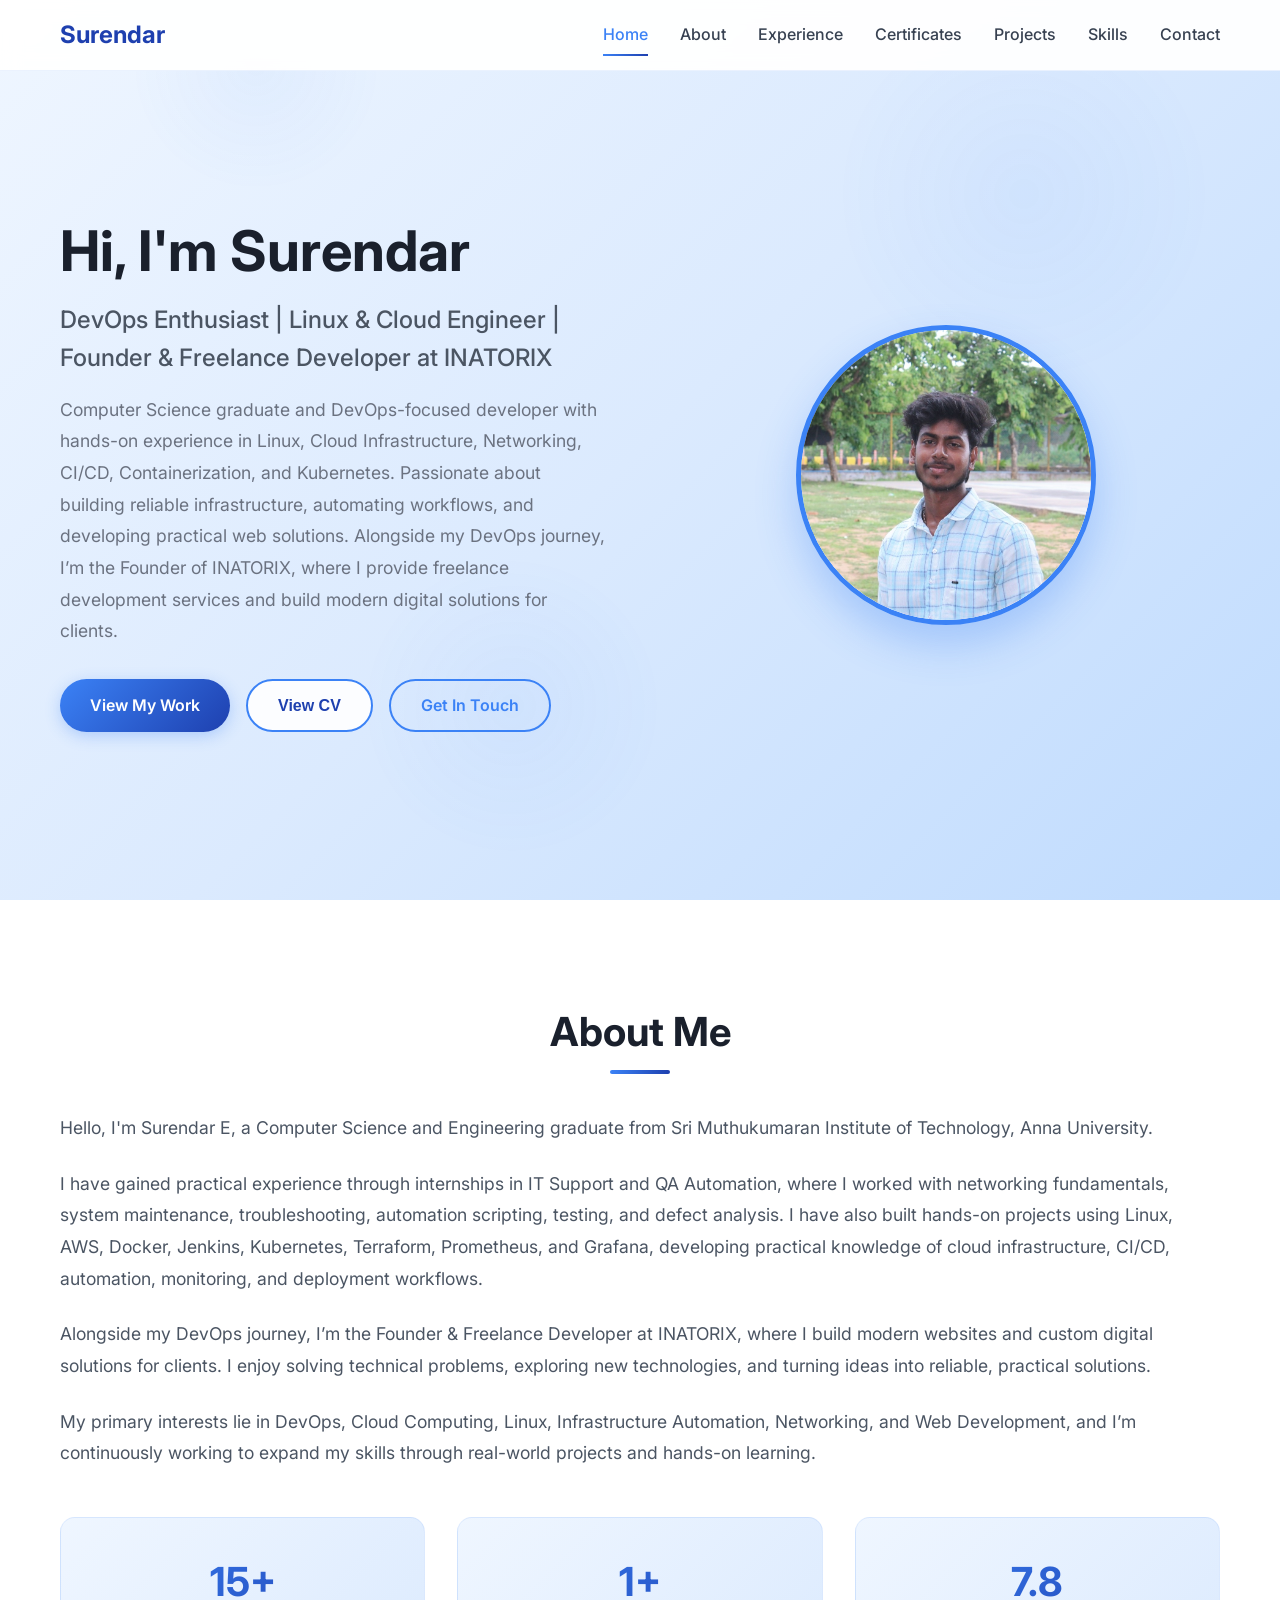
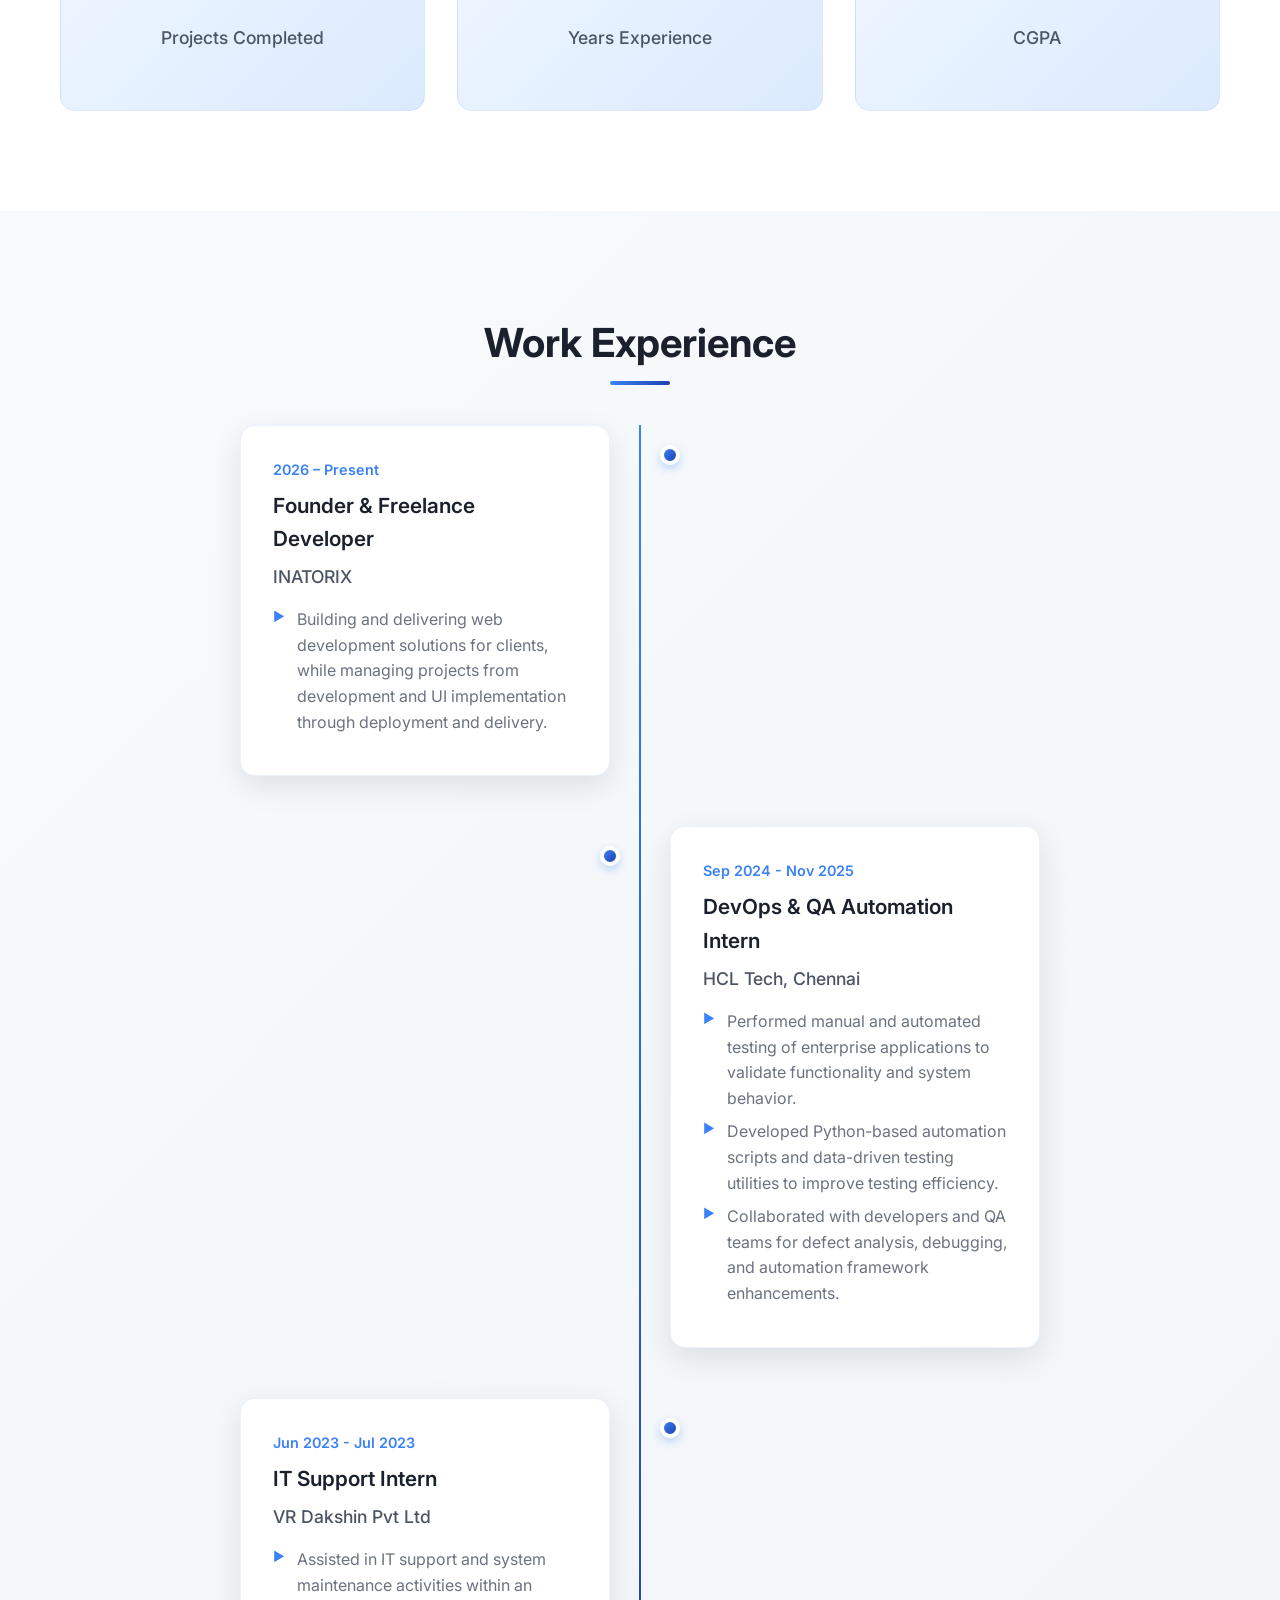
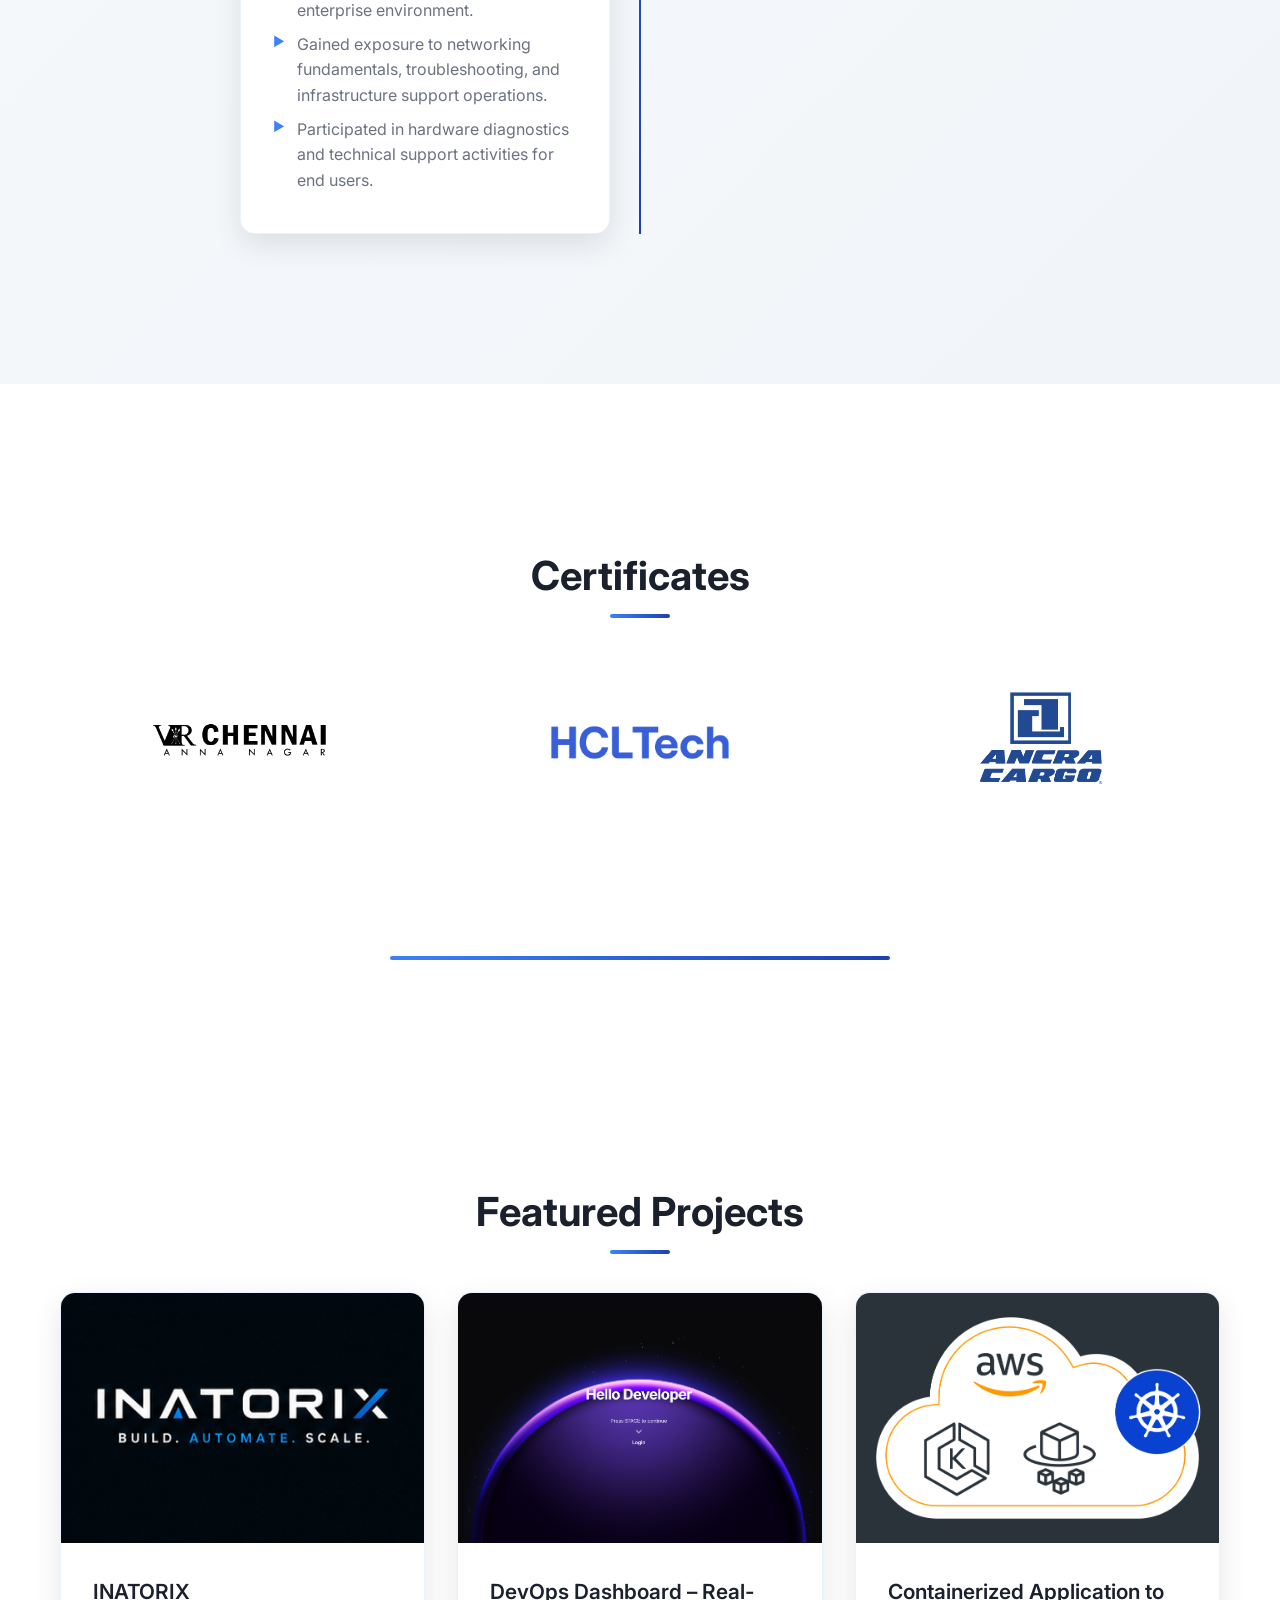
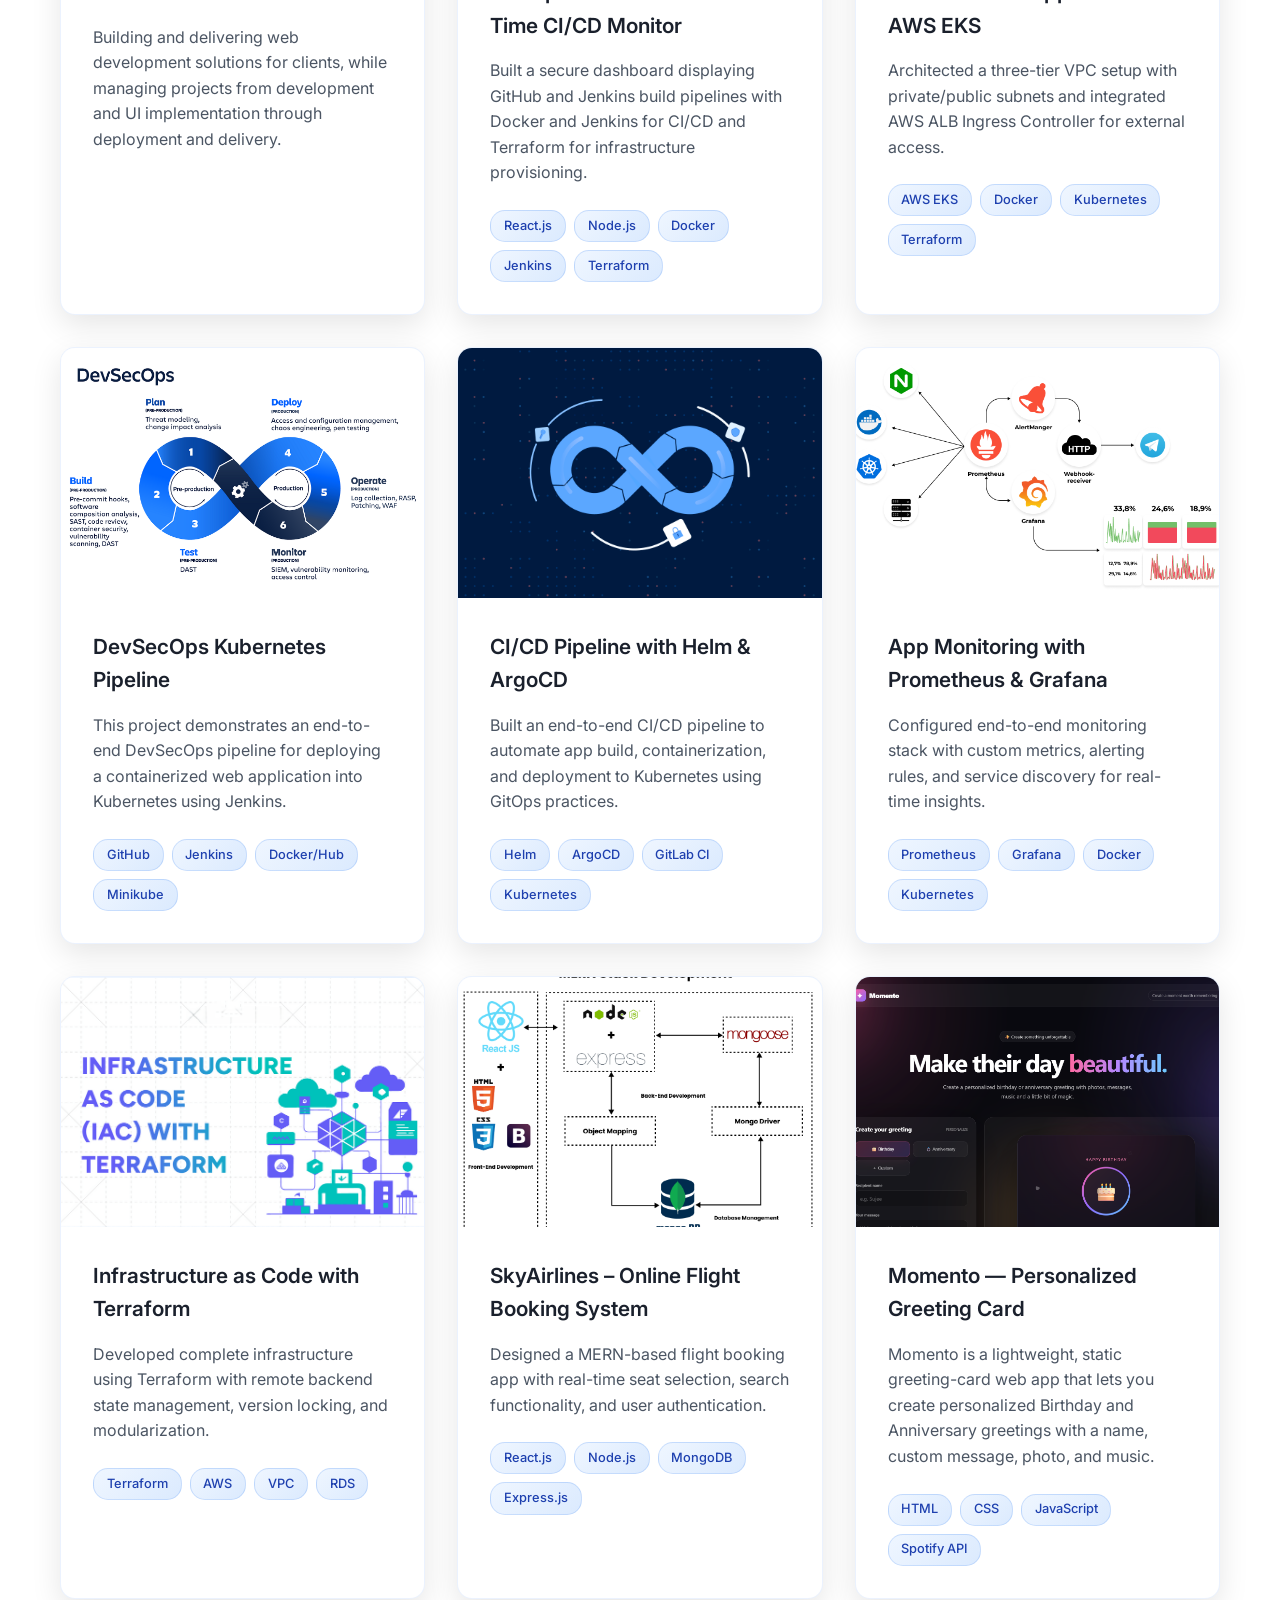
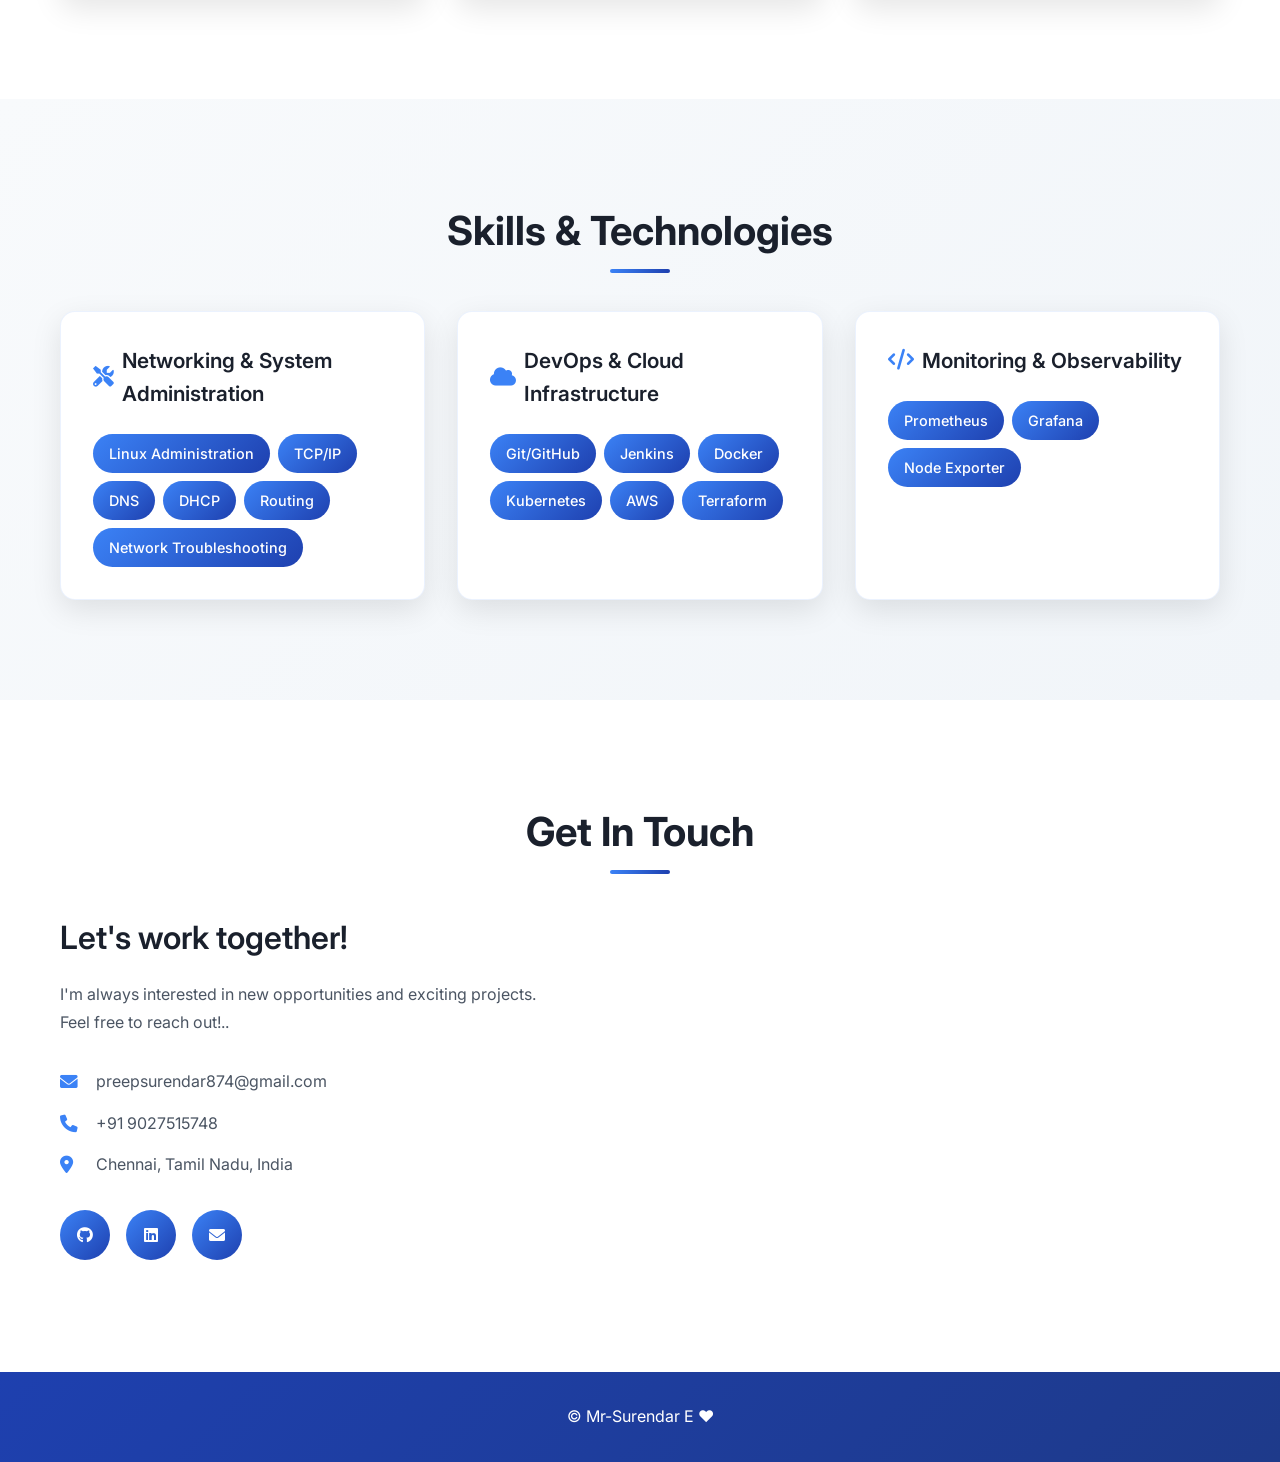
==== commit f4135289: "v.1.0" ====
--- a/index.html
+++ b/index.html
@@ -208,7 +208,7 @@
                         <div class="project-overlay">
                             <div class="project-links">
                                 <a href="https://github.com/Mr-Surendar" class="project-link" target="_blank"><i class="fab fa-github"></i></a>
-                                <a href="#" class="project-link"><i class="fas fa-external-link-alt"></i></a>
+                                <a href="https://mr-surendar.github.io/Momento.github.io/" class="project-link" target="_blank" rel="noopener noreferrer" aria-label="Open INATORIX project"><i class="fas fa-external-link-alt"></i></a>
                             </div>
                         </div>
                     </div>
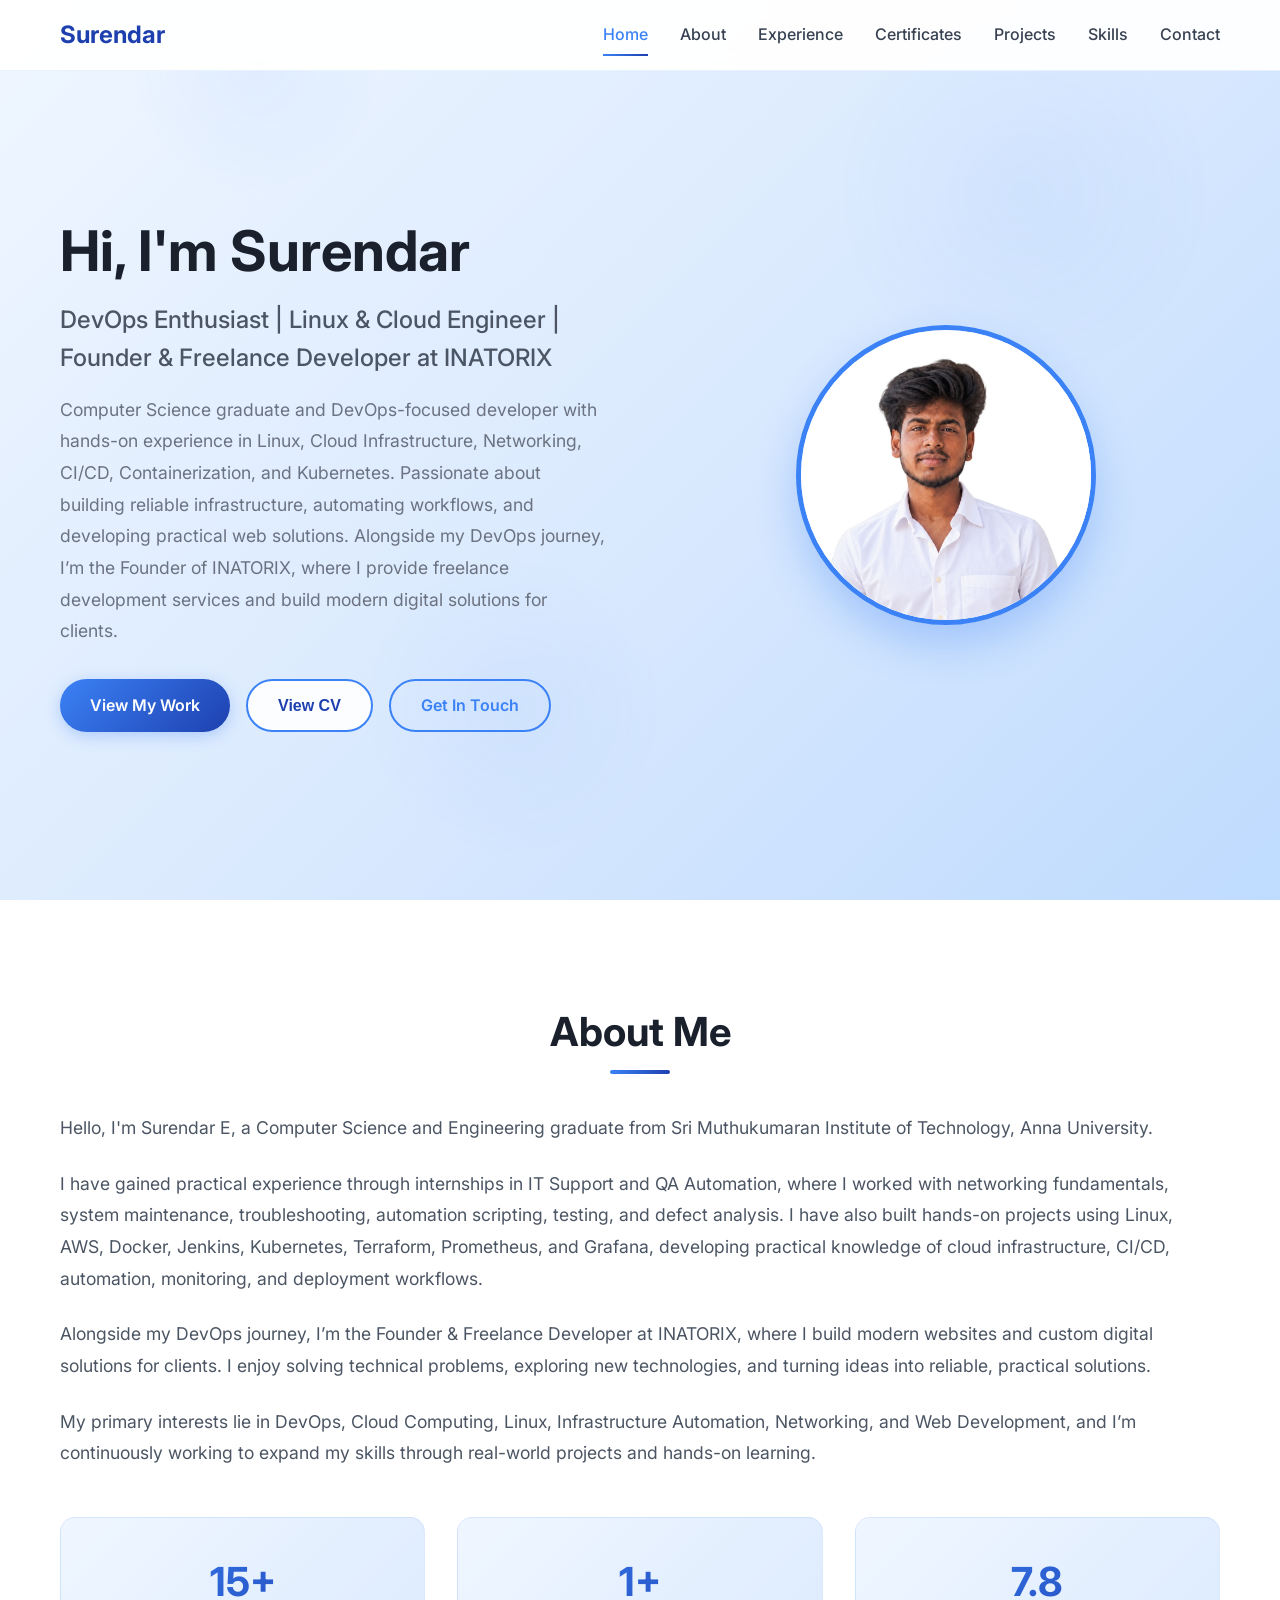
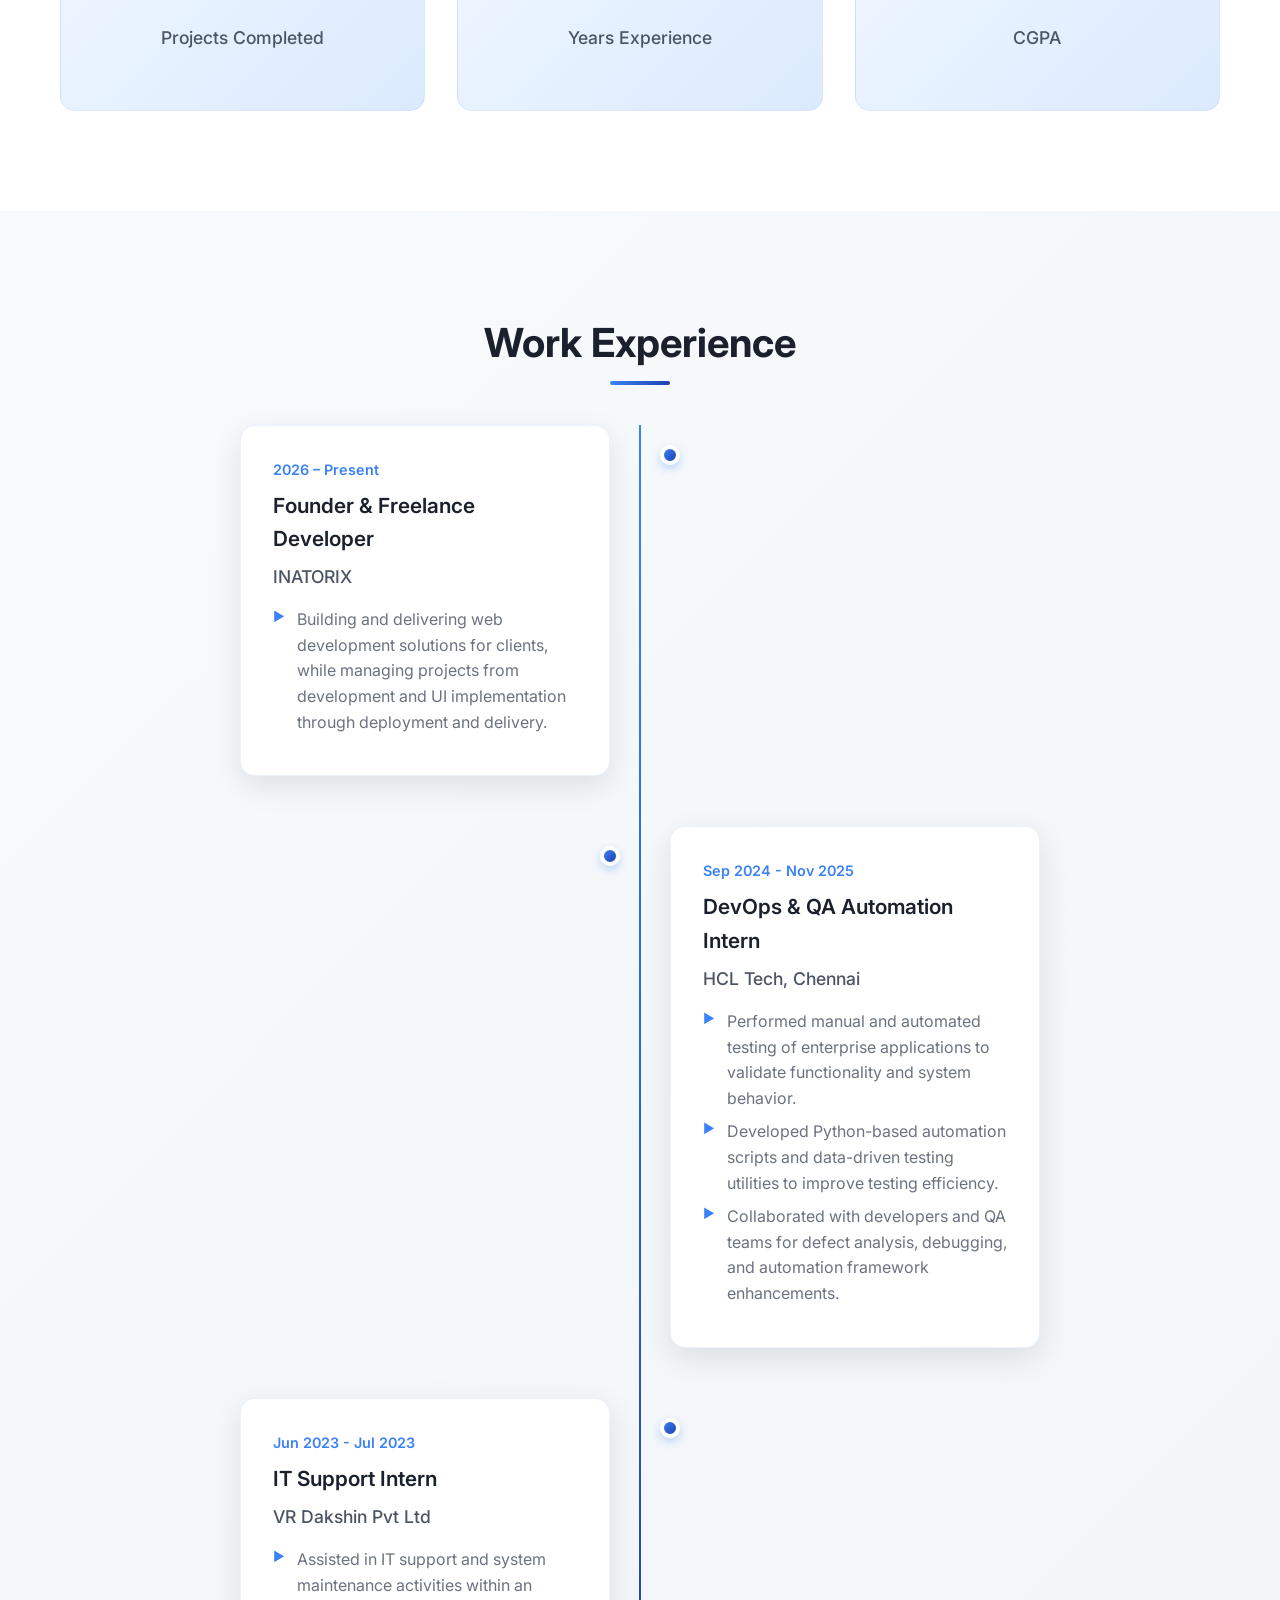
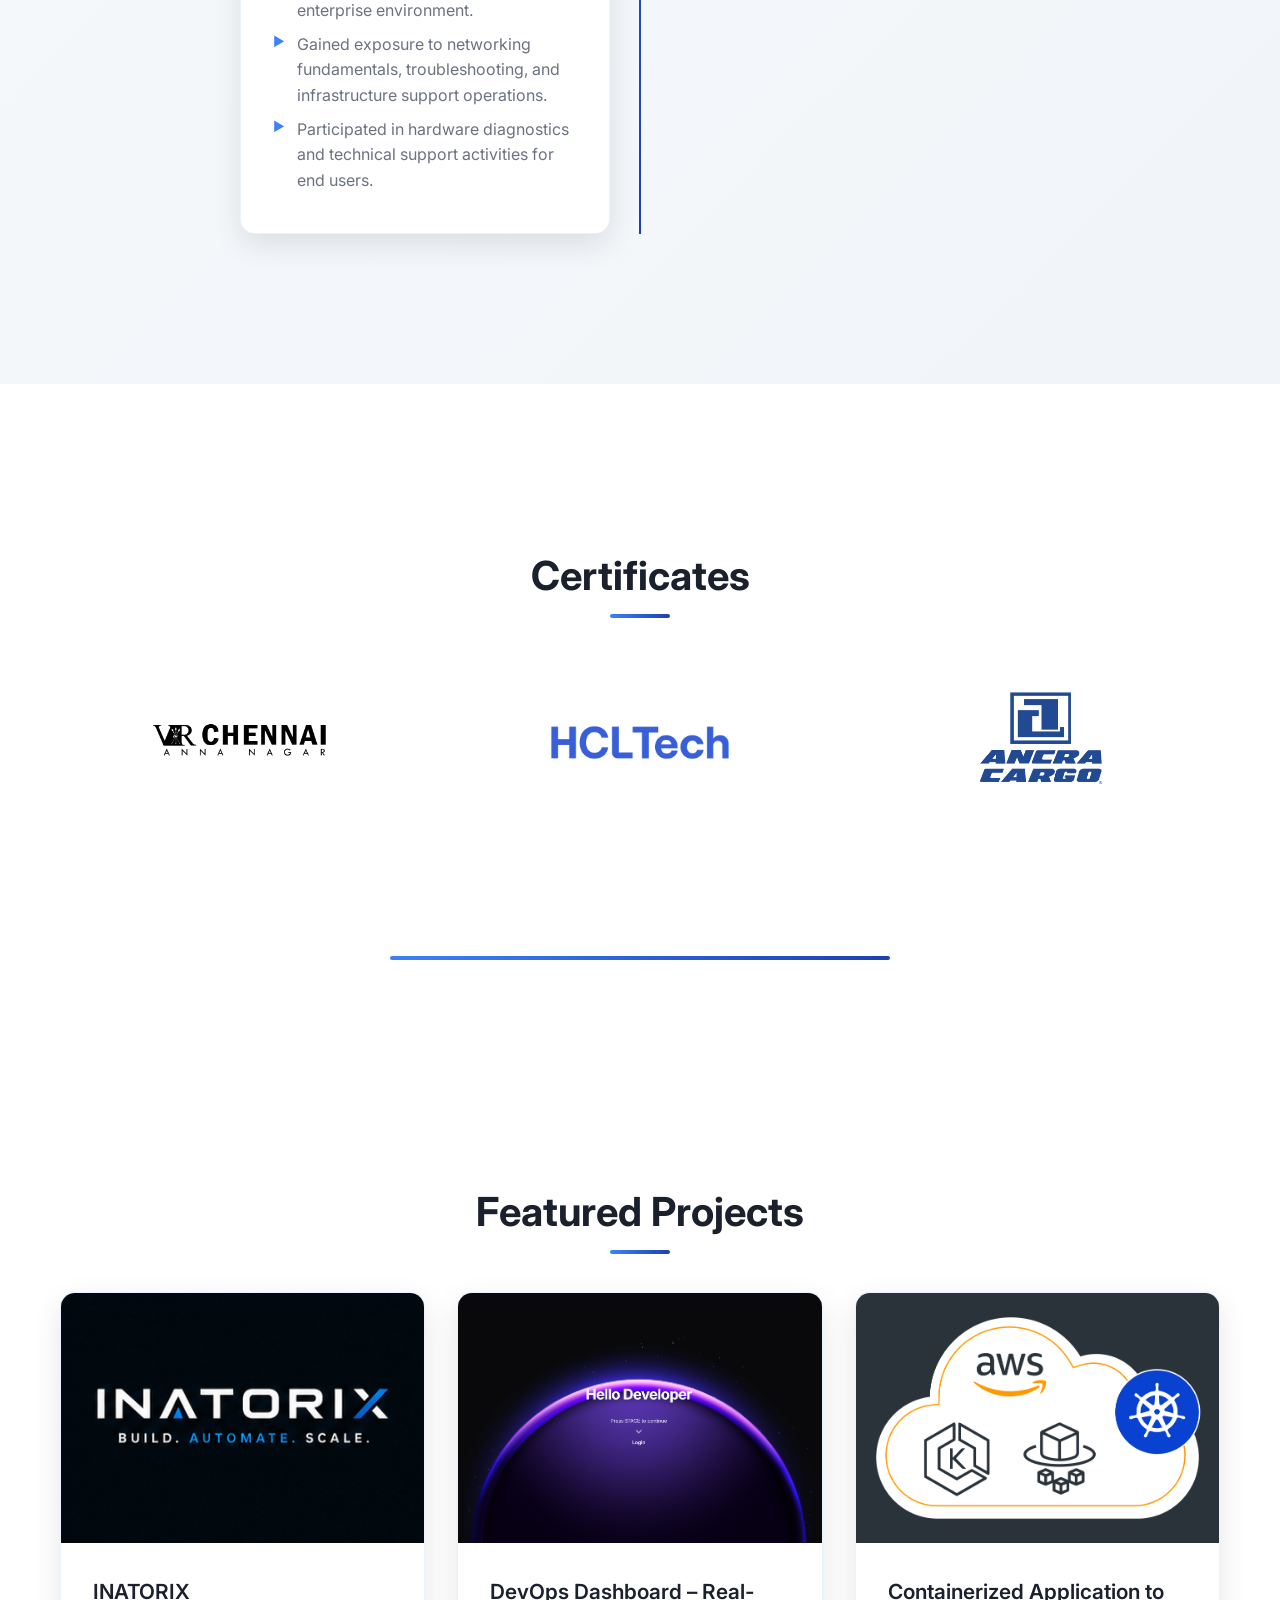
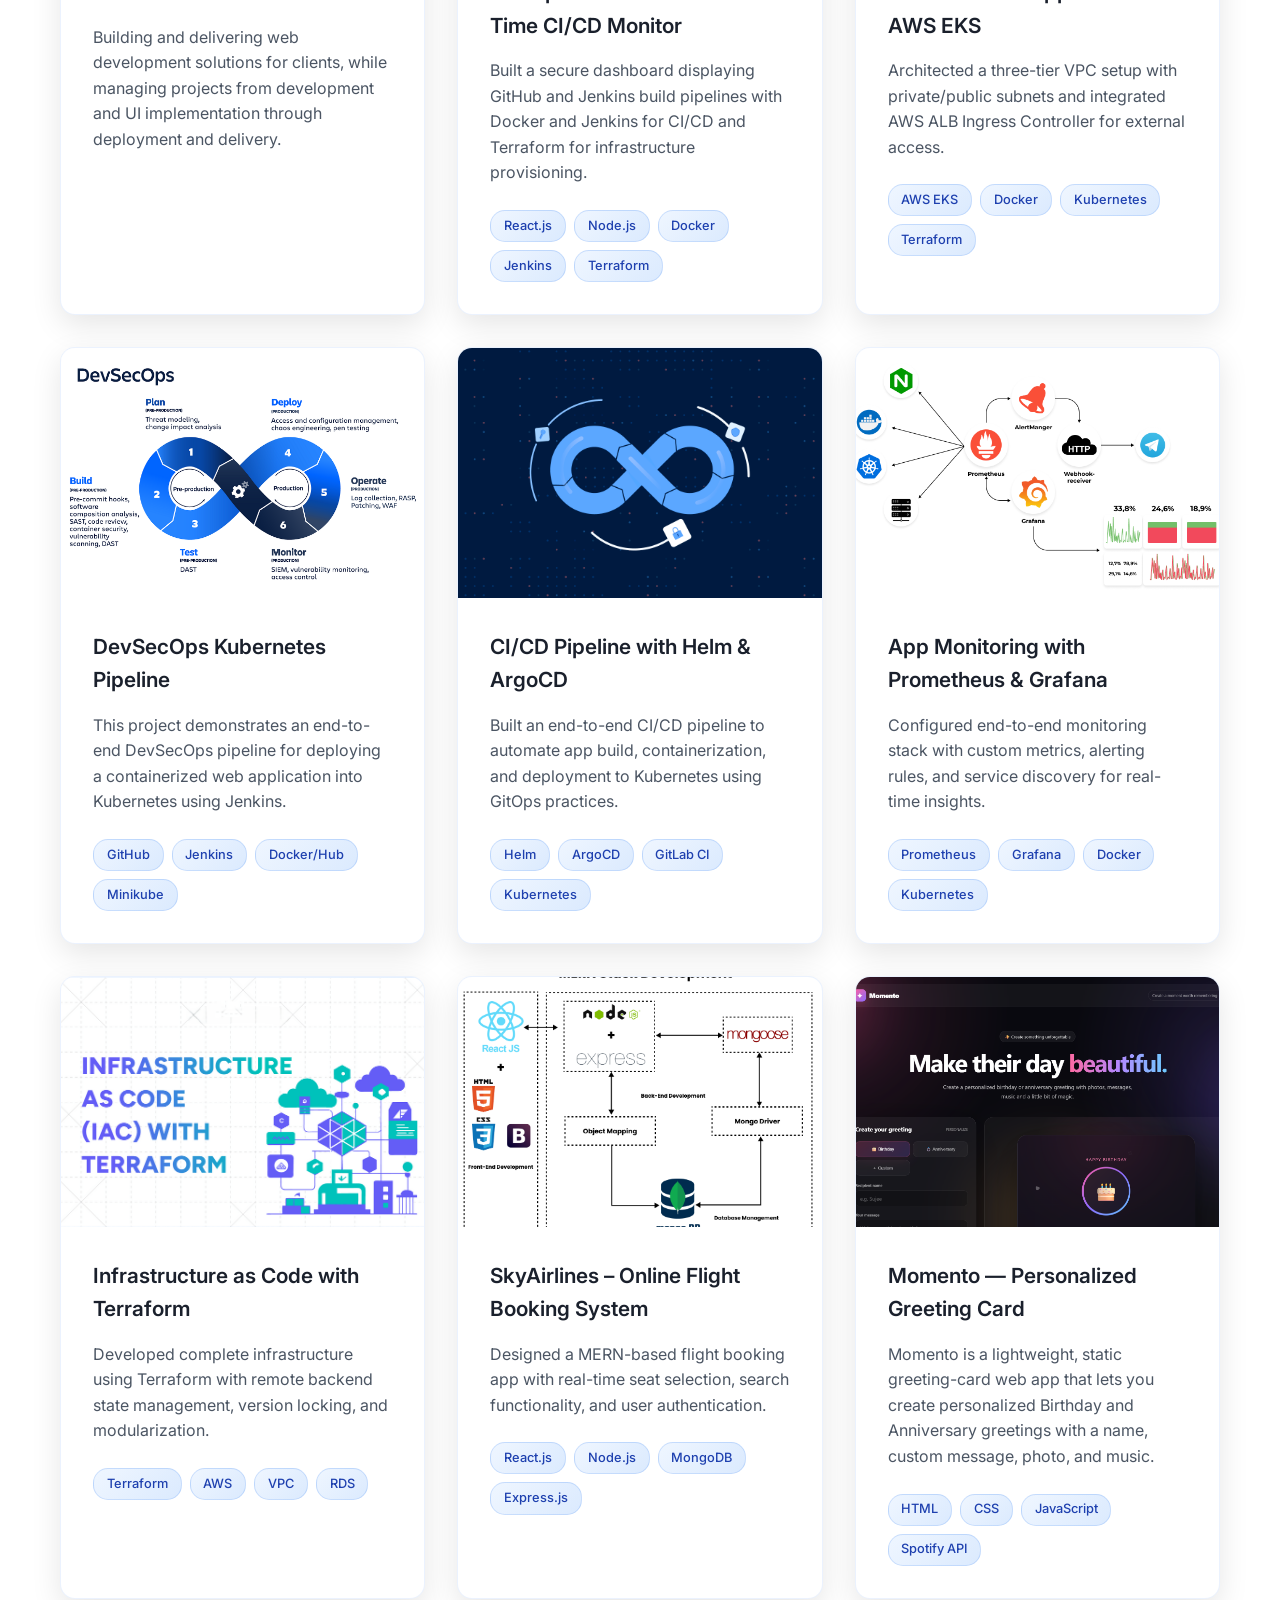
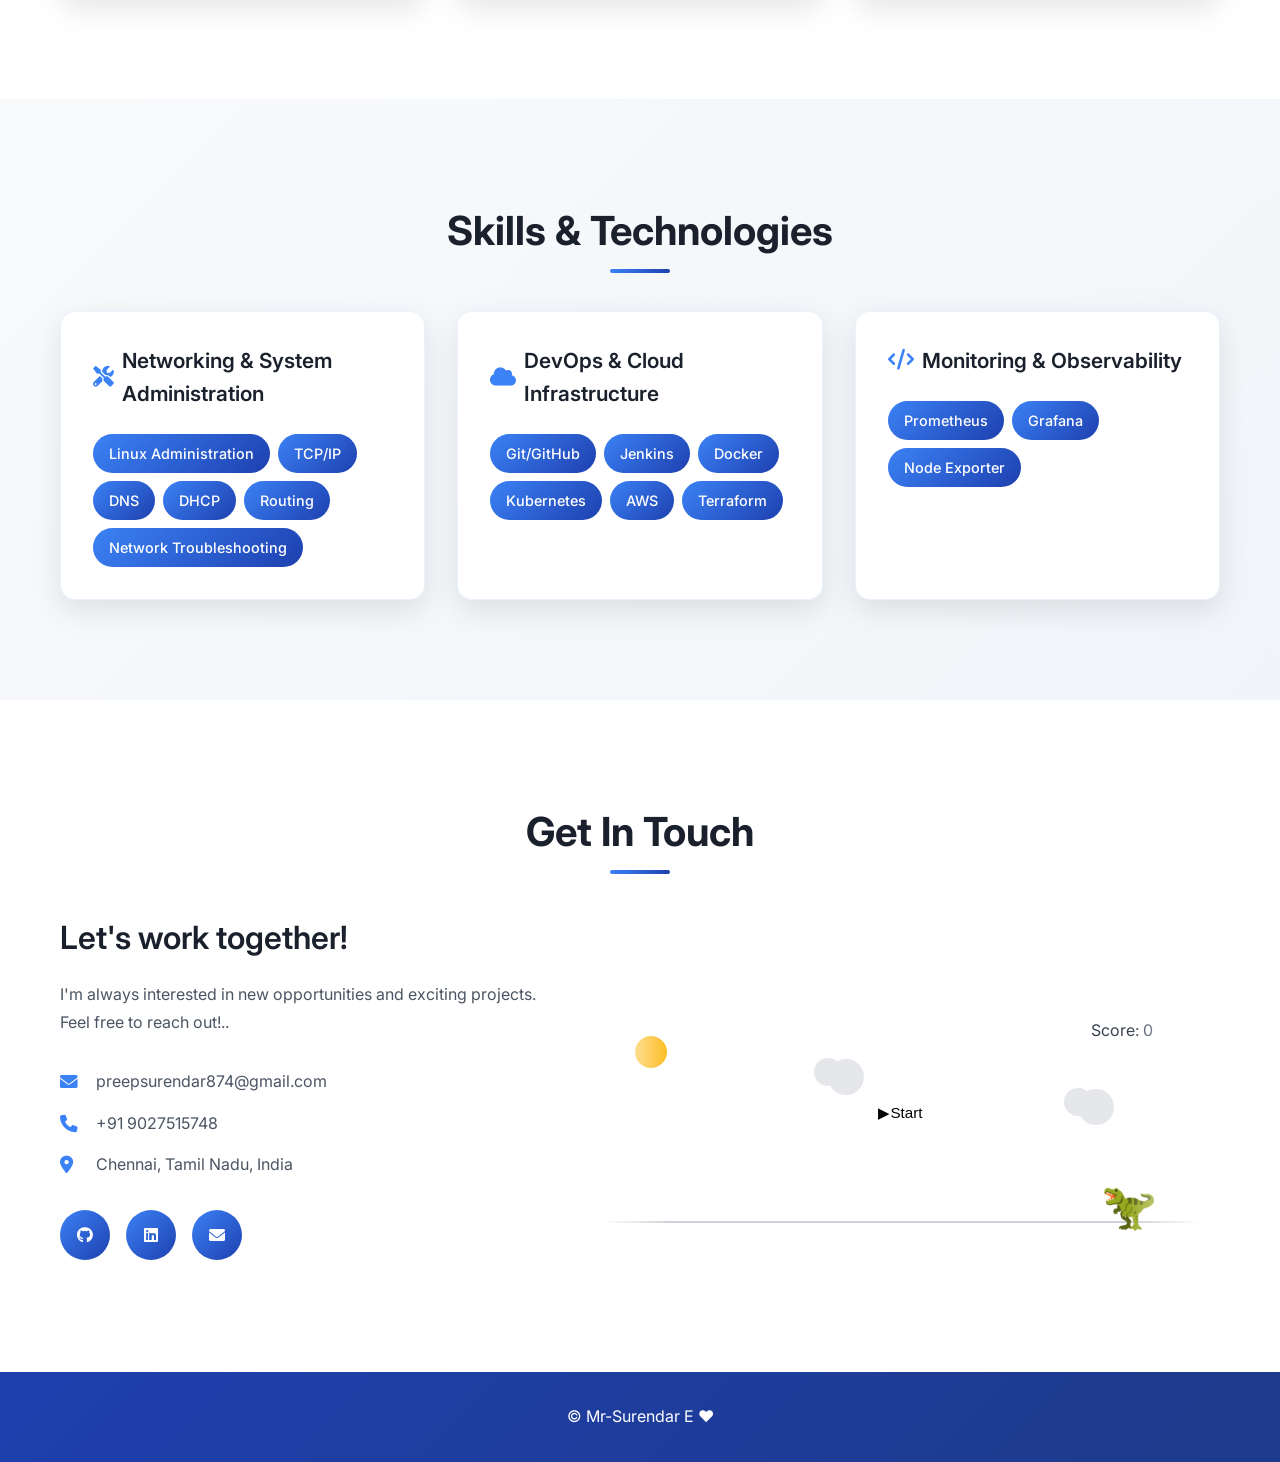
==== commit 0a3488e2: "Update profile image source in index.html" ====
--- a/index.html
+++ b/index.html
@@ -56,7 +56,7 @@
             <div class="hero-image">
                 <div class="profile-card">
                     <div class="profile-img">
-                        <img src="files/IMG_20250603_183541.jpg" alt="Surendar E Profile Picture">
+                        <img src="files/1792130693070.jpg" alt="Surendar E Profile Picture">
                     </div>
                 </div>
             </div>
